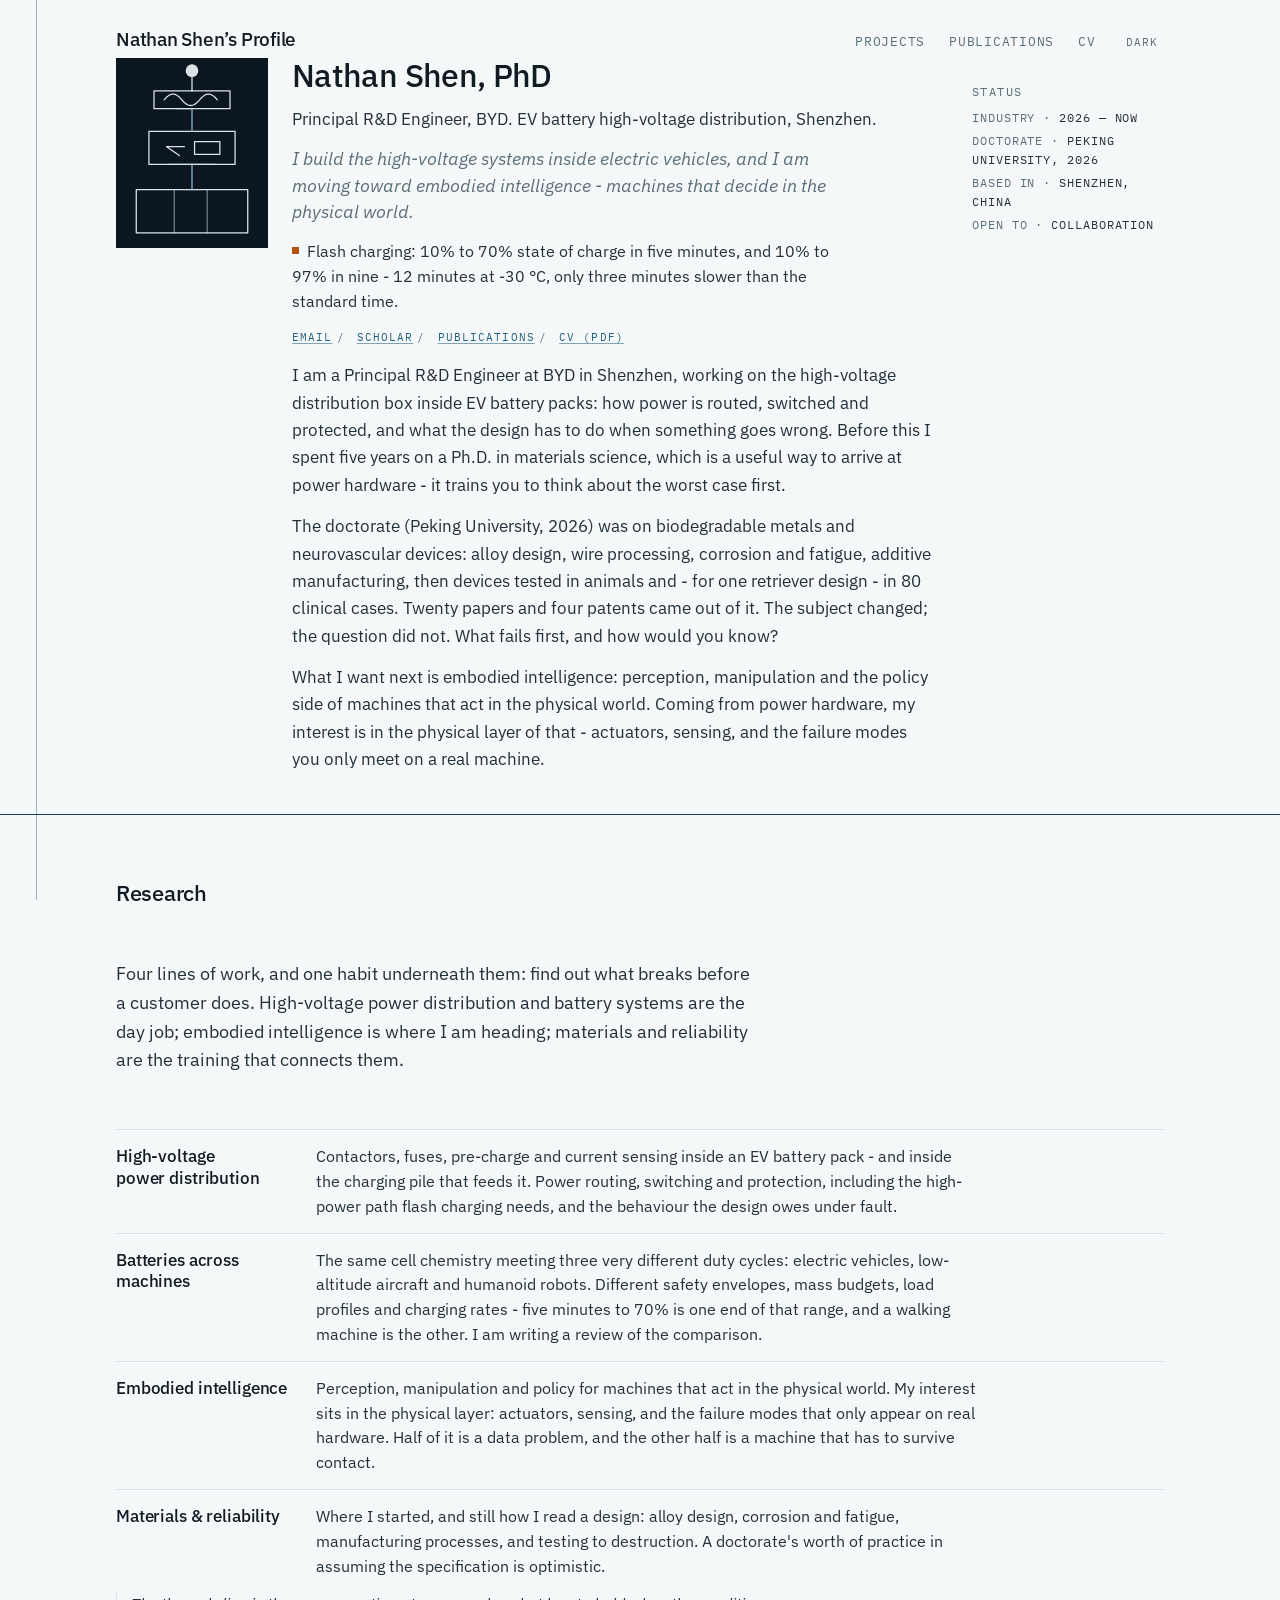
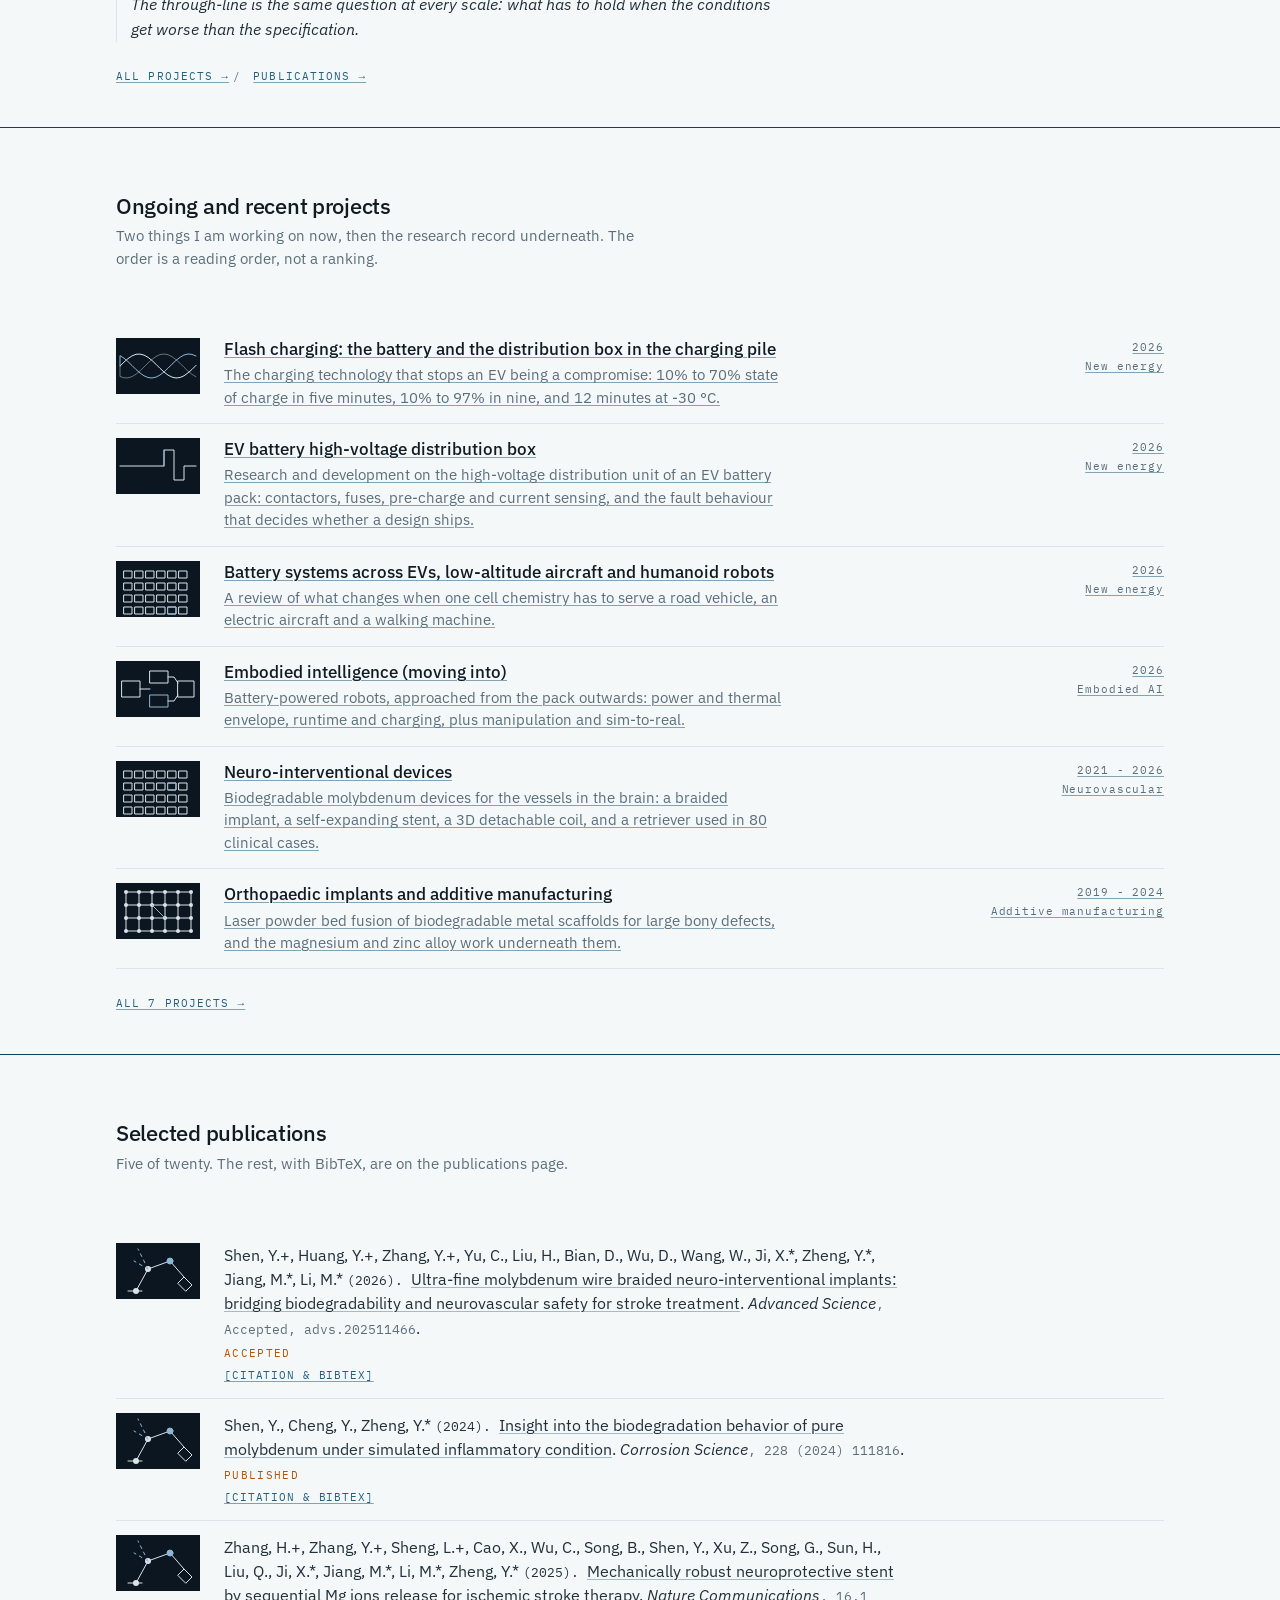
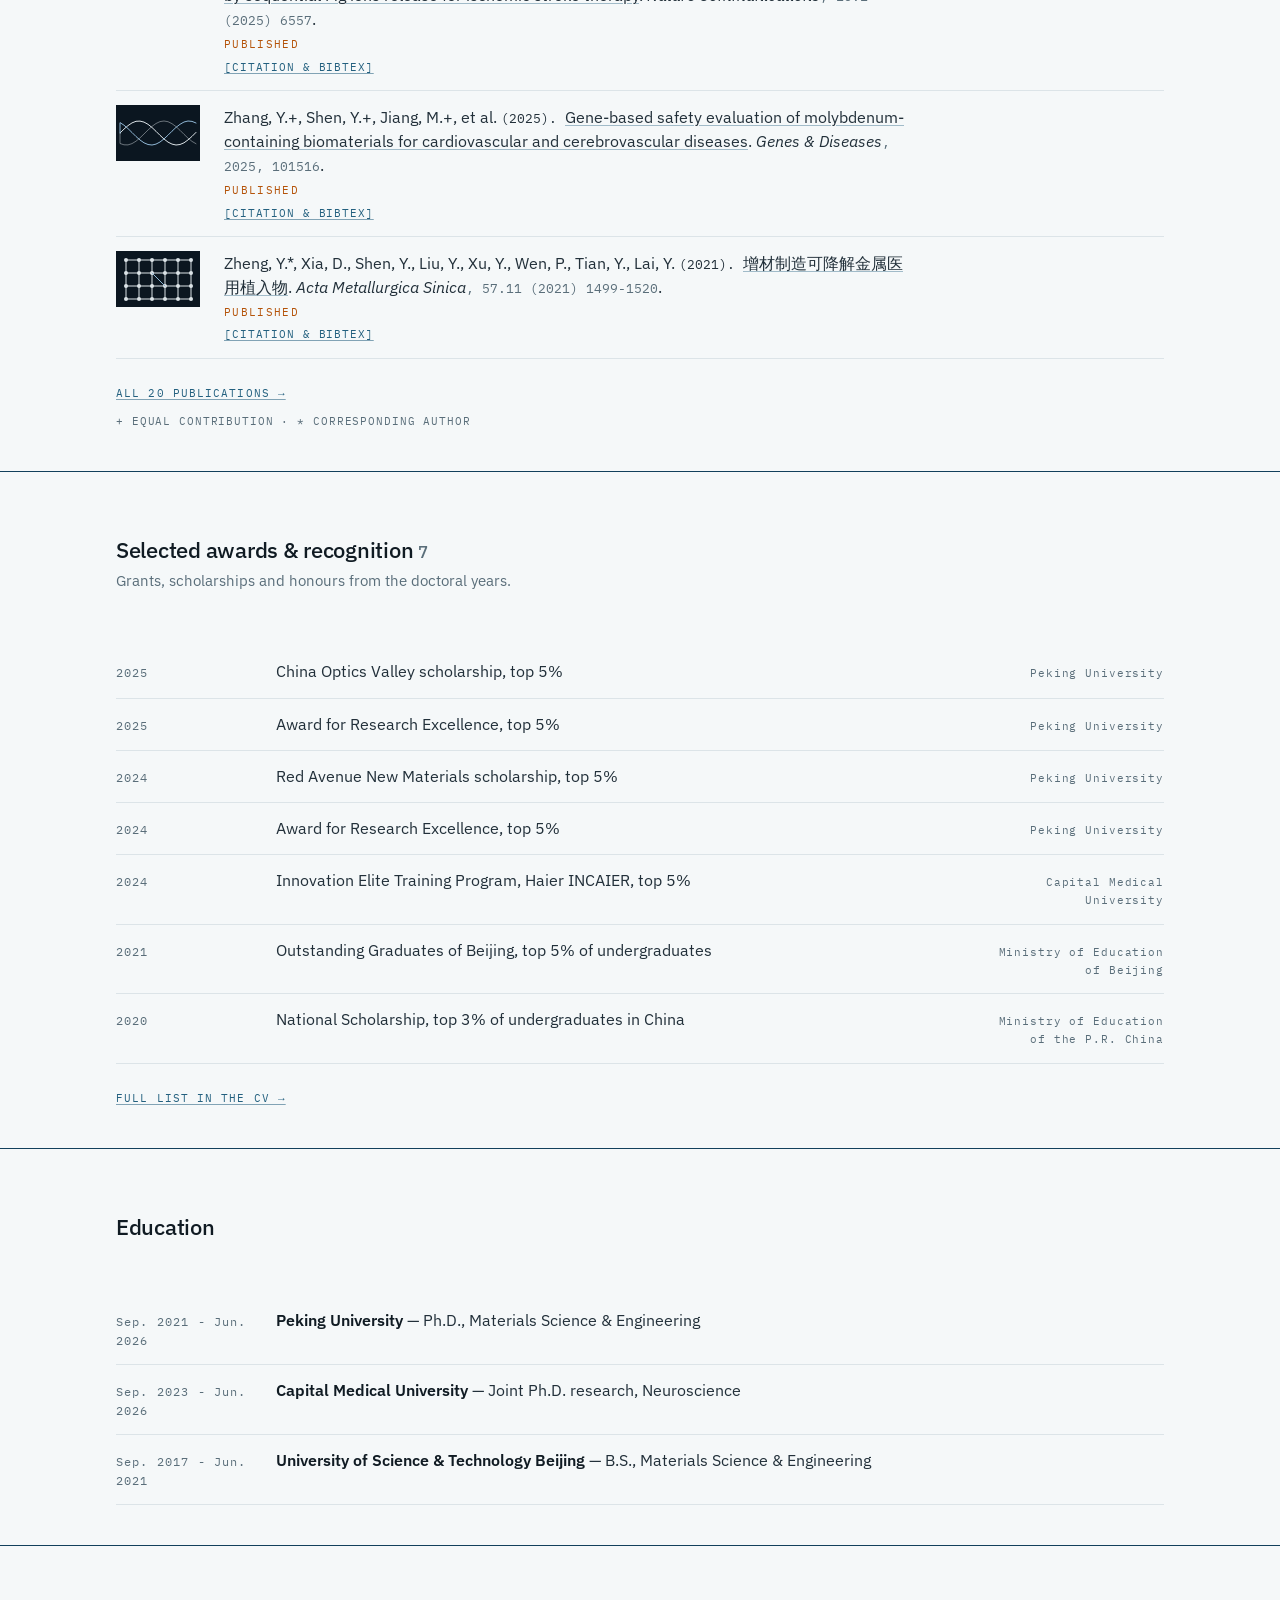
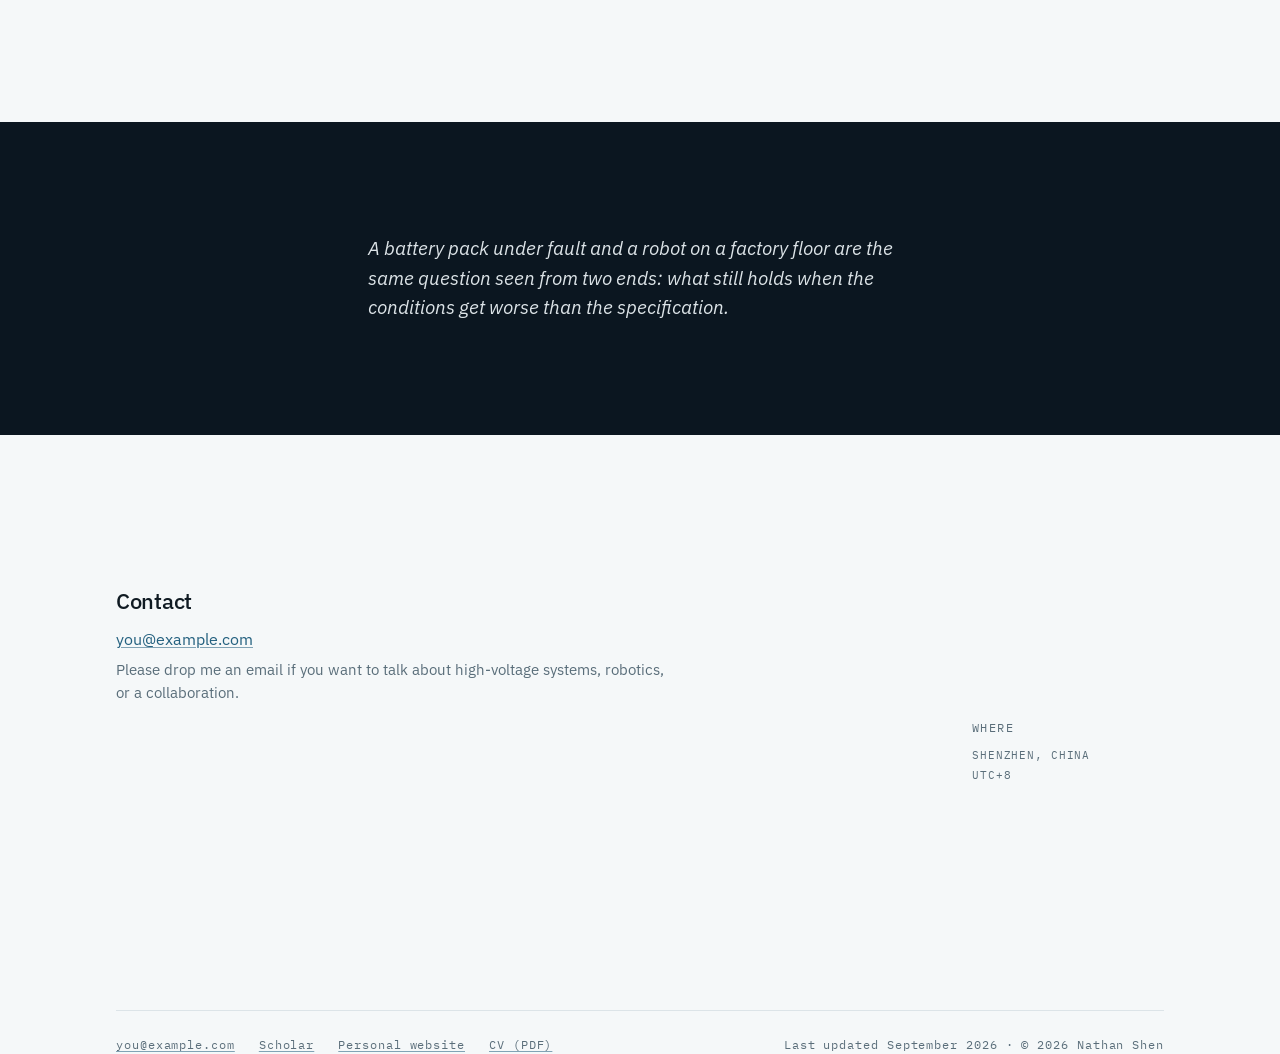
==== index.html @ 8306ab83 "Personal site: home, projects, publications, CV" ====
<!doctype html>
<html lang="en" data-theme="light">
<head>
<meta charset="utf-8">
<meta name="viewport" content="width=device-width, initial-scale=1">
<title>Nathan Shen - EV battery high-voltage systems &amp; embodied intelligence</title>
<meta name="description" content="Nathan Shen is a Principal R&amp;D Engineer at BYD working on EV battery high-voltage distribution, with a Ph.D. in materials science and a move toward embodied intelligence.">
<meta name="color-scheme" content="light dark">
<meta name="theme-color" content="#F5F8F9">
<link rel="icon" href="assets/img/favicon.svg" type="image/svg+xml">
<meta property="og:type" content="website">
<meta property="og:title" content="Nathan Shen - EV battery high-voltage systems &amp; embodied intelligence">
<meta property="og:description" content="Nathan Shen is a Principal R&amp;D Engineer at BYD working on EV battery high-voltage distribution, with a Ph.D. in materials science and a move toward embodied intelligence.">
<link rel="stylesheet" href="assets/css/style.css">
<script src="assets/js/boot.js"></script>
</head>
<body>
<a class="skip" href="#content">Skip to content</a>
<div class="spine" aria-hidden="true"></div>

<header class="bay">
  <nav class="nav wide" id="nav" aria-label="Primary">
    <a class="mark" href="index.html">Nathan Shen&rsquo;s Profile</a>
    <a href="projects.html">Projects</a>
    <a href="publications.html">Publications</a>
    <a href="cv.html">CV</a>
    <span class="tools">
      <button class="fchip" id="themeToggle" type="button" aria-label="Switch theme" aria-pressed="false"><span class="t-light">Dark</span><span class="t-dark">Light</span></button>
    </span>
  </nav>
</header>

<main id="content">
  <section class="bay id-block">
    <div class="rail"><span class="plate plate-portrait" aria-hidden="true">
    <svg viewBox="0 0 120 150">
      <rect x="16" y="104" width="88" height="34"/>
      <path d="M46 104v34M72 104v34" stroke-opacity=".5"/>
      <path class="em" d="M60 104V84h-18M60 84h18" />
      <rect x="26" y="58" width="68" height="26"/>
      <path d="M40 70h14M40 70l10 7"/>
      <rect x="62" y="66" width="20" height="10"/>
      <path class="em" d="M60 58V40h-12"/>
      <rect x="30" y="26" width="60" height="14"/>
      <path d="M38 33c5-6 9-6 14 0s9 6 14 0 9-6 14 0"/>
      <path d="M60 26V14"/>
      <circle cx="60" cy="10" r="5"/>
    </svg>
  </span></div>
    <div class="main">
      <h1 class="wordmark">Nathan Shen, PhD</h1>
      <p class="position">Principal R&amp;D Engineer, BYD. EV battery high-voltage distribution, Shenzhen.</p>
      <p class="identity">I build the high-voltage systems inside electric vehicles, and I am moving toward embodied intelligence - machines that decide in the physical world.</p>
      <p class="highlight"><span class="seal-inline" aria-hidden="true"></span>Flash charging: 10% to 70% state of charge in five minutes, and 10% to 97% in nine - 12 minutes at -30 °C, only three minutes slower than the standard time.</p>
      <p class="linkrow">
        <a href="mailto:you@example.com">Email</a><span class="sl" aria-hidden="true">/</span>
        <a href="https://scholar.google.com/citations?user=g3-b-3UAAAAJ&hl=zh-CN" target="_blank" rel="noopener">Scholar</a><span class="sl" aria-hidden="true">/</span>
        <a href="publications.html">Publications</a><span class="sl" aria-hidden="true">/</span>
        <a href="assets/cv.pdf">CV (PDF)</a>
      </p>
      <div class="prose bio">
        <p>I am a Principal R&amp;D Engineer at BYD in Shenzhen, working on the high-voltage distribution box inside EV battery packs: how power is routed, switched and protected, and what the design has to do when something goes wrong. Before this I spent five years on a Ph.D. in materials science, which is a useful way to arrive at power hardware - it trains you to think about the worst case first.</p>
        <p>The doctorate (Peking University, 2026) was on biodegradable metals and neurovascular devices: alloy design, wire processing, corrosion and fatigue, additive manufacturing, then devices tested in animals and - for one retriever design - in 80 clinical cases. Twenty papers and four patents came out of it. The subject changed; the question did not. What fails first, and how would you know?</p>
        <p>What I want next is embodied intelligence: perception, manipulation and the policy side of machines that act in the physical world. Coming from power hardware, my interest is in the physical layer of that - actuators, sensing, and the failure modes you only meet on a real machine.</p>
      </div>
    </div>
    <div class="note">
      <p class="lbl" style="margin-bottom:var(--ma-2)">Status</p>
      <ul class="statuslist">
        <li>Industry &middot; <b>2026 — now</b></li>
        <li>Doctorate &middot; <b>Peking University, 2026</b></li>
        <li>Based in &middot; <b>Shenzhen, China</b></li>
        <li>Open to &middot; <b>collaboration</b></li>
      </ul>
    </div>
    <div class="horizon" aria-hidden="true"></div>
  </section>

  <section class="bay">
    <div class="wide">
      <h2 class="lbl">Research</h2>
    </div>
  </section>

  <section class="bay">
    <div class="wide prose lead">
      <p>Four lines of work, and one habit underneath them: find out what breaks before a customer does. High-voltage power distribution and battery systems are the day job; embodied intelligence is where I am heading; materials and reliability are the training that connects them.</p>
    </div>
  </section>

  <section class="bay">
    <div class="wide triad">
      <div>
        <h3>High-voltage power distribution</h3>
        <p>Contactors, fuses, pre-charge and current sensing inside an EV battery pack - and inside the charging pile that feeds it. Power routing, switching and protection, including the high-power path flash charging needs, and the behaviour the design owes under fault.</p>
      </div>
      <div>
        <h3>Batteries across machines</h3>
        <p>The same cell chemistry meeting three very different duty cycles: electric vehicles, low-altitude aircraft and humanoid robots. Different safety envelopes, mass budgets, load profiles and charging rates - five minutes to 70% is one end of that range, and a walking machine is the other. I am writing a review of the comparison.</p>
      </div>
      <div>
        <h3>Embodied intelligence</h3>
        <p>Perception, manipulation and policy for machines that act in the physical world. My interest sits in the physical layer: actuators, sensing, and the failure modes that only appear on real hardware. Half of it is a data problem, and the other half is a machine that has to survive contact.</p>
      </div>
      <div>
        <h3>Materials &amp; reliability</h3>
        <p>Where I started, and still how I read a design: alloy design, corrosion and fatigue, manufacturing processes, and testing to destruction. A doctorate's worth of practice in assuming the specification is optimistic.</p>
      </div>
      <p class="undernote">The through-line is the same question at every scale: what has to hold when the conditions get worse than the specification.</p>
    </div>
    <div class="wide">
      <p class="linkrow" style="margin-top:var(--ma-4)">
        <a href="projects.html">All projects &rarr;</a><span class="sl" aria-hidden="true">/</span>
        <a href="publications.html">Publications &rarr;</a>
      </p>
    </div>
    <div class="horizon" aria-hidden="true"></div>
  </section>

  <section class="bay">
    <div class="wide">
      <h2 class="lbl">Ongoing and recent projects</h2>
      <p class="subhead">Two things I am working on now, then the research record underneath. The order is a reading order, not a ranking.</p>
    </div>
  </section>

  <section class="bay">
    <div class="wide">
      <a class="row" href="projects.html#flash-charging">
        <span class="plate" aria-hidden="true"><svg viewBox="0 0 84 56"><path d="M4 28 L4 28.0 L8 24.1 L12 20.6 L16 17.9 L20 16.3 L24 16.1 L28 17.1 L32 19.3 L36 22.5 L40 26.3 L44 30.3 L48 34.0 L52 37.1 L56 39.1 L60 40.0 L64 39.5 L68 37.8 L72 34.9 L76 31.4 L80 27.4"/><path class="em" d="M4 28 L4 17.6 L8 20.2 L12 23.6 L16 27.5 L20 31.5 L24 35.0 L28 37.8 L32 39.5 L36 40.0 L40 39.1 L44 37.0 L48 33.9 L52 30.2 L56 26.2 L60 22.4 L64 19.3 L68 17.0 L72 16.0 L76 16.4 L80 18.0"/><path d="M4 28 L4 38.5 L8 39.8 L12 39.9 L16 38.6 L20 36.2 L24 32.9 L28 29.0 L32 25.0 L36 21.4 L40 18.5 L44 16.6 L48 16.0 L52 16.7 L56 18.7 L60 21.6 L64 25.3 L68 29.3 L72 33.1 L76 36.4 L80 38.7" stroke-opacity=".45"/></svg></span>
        <div>
          <p class="row-t">Flash charging: the battery and the distribution box in the charging pile</p>
          <p class="row-a">The charging technology that stops an EV being a compromise: 10% to 70% state of charge in five minutes, 10% to 97% in nine, and 12 minutes at -30 °C.</p>
        </div>
        <p class="row-m">2026<br>New energy</p>
      </a>
      <a class="row" href="projects.html#hvbox">
        <span class="plate" aria-hidden="true"><svg viewBox="0 0 84 56"><path d="M4 28 H48 V12 H58 V42 H68 V28 H80"/><path class="em" d="M48 28 V12"/></svg></span>
        <div>
          <p class="row-t">EV battery high-voltage distribution box</p>
          <p class="row-a">Research and development on the high-voltage distribution unit of an EV battery pack: contactors, fuses, pre-charge and current sensing, and the fault behaviour that decides whether a design ships.</p>
        </div>
        <p class="row-m">2026<br>New energy</p>
      </a>
      <a class="row" href="projects.html#battery-review">
        <span class="plate" aria-hidden="true"><svg viewBox="0 0 84 56"><rect x="8" y="10" width="8" height="7"/><rect x="19" y="10" width="8" height="7"/><rect x="30" y="10" width="8" height="7"/><rect x="41" y="10" width="8" height="7"/><rect x="52" y="10" width="8" height="7"/><rect x="63" y="10" width="8" height="7"/><rect x="8" y="22" width="8" height="7"/><rect x="19" y="22" width="8" height="7"/><rect x="30" y="22" width="8" height="7"/><rect x="41" y="22" width="8" height="7"/><rect x="52" y="22" width="8" height="7"/><rect x="63" y="22" width="8" height="7"/><rect x="8" y="34" width="8" height="7"/><rect x="19" y="34" width="8" height="7"/><rect x="30" y="34" width="8" height="7"/><rect x="41" y="34" width="8" height="7"/><rect x="52" y="34" width="8" height="7"/><rect x="63" y="34" width="8" height="7"/><rect x="8" y="46" width="8" height="7"/><rect x="19" y="46" width="8" height="7"/><rect x="30" y="46" width="8" height="7"/><rect x="41" y="46" width="8" height="7"/><rect x="52" y="46" width="8" height="7"/><rect x="63" y="46" width="8" height="7"/><rect class="em" x="52" y="46" width="8" height="7"/></svg></span>
        <div>
          <p class="row-t">Battery systems across EVs, low-altitude aircraft and humanoid robots</p>
          <p class="row-a">A review of what changes when one cell chemistry has to serve a road vehicle, an electric aircraft and a walking machine.</p>
        </div>
        <p class="row-m">2026<br>New energy</p>
      </a>
      <a class="row" href="projects.html#embodied">
        <span class="plate" aria-hidden="true"><svg viewBox="0 0 84 56"><rect x="6" y="20" width="18" height="16"/>
            <rect x="34" y="10" width="18" height="12"/>
            <rect class="em" x="34" y="34" width="18" height="12"/>
            <rect x="62" y="20" width="16" height="16"/>
            <path d="M24 28h10M52 16h6l4 6M52 40h6l4-6"/></svg></span>
        <div>
          <p class="row-t">Embodied intelligence (moving into)</p>
          <p class="row-a">Battery-powered robots, approached from the pack outwards: power and thermal envelope, runtime and charging, plus manipulation and sim-to-real.</p>
        </div>
        <p class="row-m">2026<br>Embodied AI</p>
      </a>
      <a class="row" href="projects.html#neuro-devices">
        <span class="plate" aria-hidden="true"><svg viewBox="0 0 84 56"><rect x="8" y="10" width="8" height="7"/><rect x="19" y="10" width="8" height="7"/><rect x="30" y="10" width="8" height="7"/><rect x="41" y="10" width="8" height="7"/><rect x="52" y="10" width="8" height="7"/><rect x="63" y="10" width="8" height="7"/><rect x="8" y="22" width="8" height="7"/><rect x="19" y="22" width="8" height="7"/><rect x="30" y="22" width="8" height="7"/><rect x="41" y="22" width="8" height="7"/><rect x="52" y="22" width="8" height="7"/><rect x="63" y="22" width="8" height="7"/><rect x="8" y="34" width="8" height="7"/><rect x="19" y="34" width="8" height="7"/><rect x="30" y="34" width="8" height="7"/><rect x="41" y="34" width="8" height="7"/><rect x="52" y="34" width="8" height="7"/><rect x="63" y="34" width="8" height="7"/><rect x="8" y="46" width="8" height="7"/><rect x="19" y="46" width="8" height="7"/><rect x="30" y="46" width="8" height="7"/><rect x="41" y="46" width="8" height="7"/><rect x="52" y="46" width="8" height="7"/><rect x="63" y="46" width="8" height="7"/><rect class="em" x="52" y="22" width="8" height="7"/></svg></span>
        <div>
          <p class="row-t">Neuro-interventional devices</p>
          <p class="row-a">Biodegradable molybdenum devices for the vessels in the brain: a braided implant, a self-expanding stent, a 3D detachable coil, and a retriever used in 80 clinical cases.</p>
        </div>
        <p class="row-m">2021 - 2026<br>Neurovascular</p>
      </a>
      <a class="row" href="projects.html#ortho-am">
        <span class="plate" aria-hidden="true"><svg viewBox="0 0 84 56"><circle cx="10" cy="9" r="2"/><path d="M10 9h13"/><path d="M10 9v13"/><circle cx="23" cy="9" r="2"/><path d="M23 9h13"/><path d="M23 9v13"/><circle cx="36" cy="9" r="2"/><path d="M36 9h13"/><path d="M36 9v13"/><circle cx="49" cy="9" r="2"/><path d="M49 9h13"/><path d="M49 9v13"/><circle cx="62" cy="9" r="2"/><path d="M62 9h13"/><path d="M62 9v13"/><circle cx="75" cy="9" r="2"/><path d="M75 9v13"/><circle cx="10" cy="22" r="2"/><path d="M10 22h13"/><path d="M10 22v13"/><circle cx="23" cy="22" r="2"/><path d="M23 22h13"/><path d="M23 22v13"/><circle cx="36" cy="22" r="2"/><path d="M36 22h13"/><path d="M36 22v13"/><circle cx="49" cy="22" r="2"/><path d="M49 22h13"/><path d="M49 22v13"/><circle cx="62" cy="22" r="2"/><path d="M62 22h13"/><path d="M62 22v13"/><circle cx="75" cy="22" r="2"/><path d="M75 22v13"/><circle cx="10" cy="35" r="2"/><path d="M10 35h13"/><path d="M10 35v13"/><circle cx="23" cy="35" r="2"/><path d="M23 35h13"/><path d="M23 35v13"/><circle cx="36" cy="35" r="2"/><path d="M36 35h13"/><path d="M36 35v13"/><circle cx="49" cy="35" r="2"/><path d="M49 35h13"/><path d="M49 35v13"/><circle cx="62" cy="35" r="2"/><path d="M62 35h13"/><path d="M62 35v13"/><circle cx="75" cy="35" r="2"/><path d="M75 35v13"/><circle cx="10" cy="48" r="2"/><path d="M10 48h13"/><circle cx="23" cy="48" r="2"/><path d="M23 48h13"/><circle cx="36" cy="48" r="2"/><path d="M36 48h13"/><circle cx="49" cy="48" r="2"/><path d="M49 48h13"/><circle cx="62" cy="48" r="2"/><path d="M62 48h13"/><circle cx="75" cy="48" r="2"/><path class="em" d="M36 22l13 13"/></svg></span>
        <div>
          <p class="row-t">Orthopaedic implants and additive manufacturing</p>
          <p class="row-a">Laser powder bed fusion of biodegradable metal scaffolds for large bony defects, and the magnesium and zinc alloy work underneath them.</p>
        </div>
        <p class="row-m">2019 - 2024<br>Additive manufacturing</p>
      </a>
      <p class="linkrow" style="margin-top:var(--ma-4)"><a href="projects.html">All 7 projects &rarr;</a></p>
    </div>
    <div class="horizon" aria-hidden="true"></div>
  </section>

  <section class="bay">
    <div class="wide">
      <h2 class="lbl">Selected publications</h2>
      <p class="subhead">Five of twenty. The rest, with BibTeX, are on the publications page.</p>
    </div>
  </section>

  <section class="bay">
    <div class="wide">
      <article class="pub">
        <span class="plate" aria-hidden="true"><svg viewBox="0 0 84 56"><path d="M12 48h14"/><path d="M20 48 32 26 54 18 68 34"/>
            <circle cx="20" cy="48" r="3"/><circle cx="32" cy="26" r="3"/>
            <circle class="em" cx="54" cy="18" r="3"/>
            <path d="M62 40l6-6 8 8-6 6z"/>
            <path d="M32 26 22 6M32 26l-14-8" class="em" stroke-dasharray="3 4"/></svg></span>
        <div>
          <p class="cite-line"><span class="pub__me">Shen, Y.</span>+, Huang, Y.+, Zhang, Y.+, Yu, C., Liu, H., Bian, D., Wu, D., Wang, W., Ji, X.*, Zheng, Y.*, Jiang, M.*, Li, M.* <span class="yr">(2026). </span><a class="ttl" href="publications.html#p1">Ultra-fine molybdenum wire braided neuro-interventional implants: bridging biodegradability and neurovascular safety for stroke treatment</a>. <em class="ven">Advanced Science</em><span class="vol">, Accepted, advs.202511466</span>.</p>
          <p class="desig">Accepted</p>
          <p class="lnks"><a href="publications.html#p1">[Citation &amp; BibTeX]</a></p>
        </div>
      </article>
      <article class="pub">
        <span class="plate" aria-hidden="true"><svg viewBox="0 0 84 56"><path d="M12 48h14"/><path d="M20 48 32 26 54 18 68 34"/>
            <circle cx="20" cy="48" r="3"/><circle cx="32" cy="26" r="3"/>
            <circle class="em" cx="54" cy="18" r="3"/>
            <path d="M62 40l6-6 8 8-6 6z"/>
            <path d="M32 26 22 6M32 26l-14-8" class="em" stroke-dasharray="3 4"/></svg></span>
        <div>
          <p class="cite-line"><span class="pub__me">Shen, Y.</span>, Cheng, Y., Zheng, Y.* <span class="yr">(2024). </span><a class="ttl" href="publications.html#p4">Insight into the biodegradation behavior of pure molybdenum under simulated inflammatory condition</a>. <em class="ven">Corrosion Science</em><span class="vol">, 228 (2024) 111816</span>.</p>
          <p class="desig">Published</p>
          <p class="lnks"><a href="publications.html#p4">[Citation &amp; BibTeX]</a></p>
        </div>
      </article>
      <article class="pub">
        <span class="plate" aria-hidden="true"><svg viewBox="0 0 84 56"><path d="M12 48h14"/><path d="M20 48 32 26 54 18 68 34"/>
            <circle cx="20" cy="48" r="3"/><circle cx="32" cy="26" r="3"/>
            <circle class="em" cx="54" cy="18" r="3"/>
            <path d="M62 40l6-6 8 8-6 6z"/>
            <path d="M32 26 22 6M32 26l-14-8" class="em" stroke-dasharray="3 4"/></svg></span>
        <div>
          <p class="cite-line">Zhang, H.+, Zhang, Y.+, Sheng, L.+, Cao, X., Wu, C., Song, B., <span class="pub__me">Shen, Y.</span>, Xu, Z., Song, G., Sun, H., Liu, Q., Ji, X.*, Jiang, M.*, Li, M.*, Zheng, Y.* <span class="yr">(2025). </span><a class="ttl" href="publications.html#p10">Mechanically robust neuroprotective stent by sequential Mg ions release for ischemic stroke therapy</a>. <em class="ven">Nature Communications</em><span class="vol">, 16.1 (2025) 6557</span>.</p>
          <p class="desig">Published</p>
          <p class="lnks"><a href="publications.html#p10">[Citation &amp; BibTeX]</a></p>
        </div>
      </article>
      <article class="pub">
        <span class="plate" aria-hidden="true"><svg viewBox="0 0 84 56"><path d="M4 28 L4 28.0 L8 24.1 L12 20.6 L16 17.9 L20 16.3 L24 16.1 L28 17.1 L32 19.3 L36 22.5 L40 26.3 L44 30.3 L48 34.0 L52 37.1 L56 39.1 L60 40.0 L64 39.5 L68 37.8 L72 34.9 L76 31.4 L80 27.4"/><path class="em" d="M4 28 L4 17.6 L8 20.2 L12 23.6 L16 27.5 L20 31.5 L24 35.0 L28 37.8 L32 39.5 L36 40.0 L40 39.1 L44 37.0 L48 33.9 L52 30.2 L56 26.2 L60 22.4 L64 19.3 L68 17.0 L72 16.0 L76 16.4 L80 18.0"/><path d="M4 28 L4 38.5 L8 39.8 L12 39.9 L16 38.6 L20 36.2 L24 32.9 L28 29.0 L32 25.0 L36 21.4 L40 18.5 L44 16.6 L48 16.0 L52 16.7 L56 18.7 L60 21.6 L64 25.3 L68 29.3 L72 33.1 L76 36.4 L80 38.7" stroke-opacity=".45"/></svg></span>
        <div>
          <p class="cite-line">Zhang, Y.+, <span class="pub__me">Shen, Y.</span>+, Jiang, M.+, et al. <span class="yr">(2025). </span><a class="ttl" href="publications.html#p2">Gene-based safety evaluation of molybdenum-containing biomaterials for cardiovascular and cerebrovascular diseases</a>. <em class="ven">Genes &amp; Diseases</em><span class="vol">, 2025, 101516</span>.</p>
          <p class="desig">Published</p>
          <p class="lnks"><a href="publications.html#p2">[Citation &amp; BibTeX]</a></p>
        </div>
      </article>
      <article class="pub">
        <span class="plate" aria-hidden="true"><svg viewBox="0 0 84 56"><circle cx="10" cy="9" r="2"/><path d="M10 9h13"/><path d="M10 9v13"/><circle cx="23" cy="9" r="2"/><path d="M23 9h13"/><path d="M23 9v13"/><circle cx="36" cy="9" r="2"/><path d="M36 9h13"/><path d="M36 9v13"/><circle cx="49" cy="9" r="2"/><path d="M49 9h13"/><path d="M49 9v13"/><circle cx="62" cy="9" r="2"/><path d="M62 9h13"/><path d="M62 9v13"/><circle cx="75" cy="9" r="2"/><path d="M75 9v13"/><circle cx="10" cy="22" r="2"/><path d="M10 22h13"/><path d="M10 22v13"/><circle cx="23" cy="22" r="2"/><path d="M23 22h13"/><path d="M23 22v13"/><circle cx="36" cy="22" r="2"/><path d="M36 22h13"/><path d="M36 22v13"/><circle cx="49" cy="22" r="2"/><path d="M49 22h13"/><path d="M49 22v13"/><circle cx="62" cy="22" r="2"/><path d="M62 22h13"/><path d="M62 22v13"/><circle cx="75" cy="22" r="2"/><path d="M75 22v13"/><circle cx="10" cy="35" r="2"/><path d="M10 35h13"/><path d="M10 35v13"/><circle cx="23" cy="35" r="2"/><path d="M23 35h13"/><path d="M23 35v13"/><circle cx="36" cy="35" r="2"/><path d="M36 35h13"/><path d="M36 35v13"/><circle cx="49" cy="35" r="2"/><path d="M49 35h13"/><path d="M49 35v13"/><circle cx="62" cy="35" r="2"/><path d="M62 35h13"/><path d="M62 35v13"/><circle cx="75" cy="35" r="2"/><path d="M75 35v13"/><circle cx="10" cy="48" r="2"/><path d="M10 48h13"/><circle cx="23" cy="48" r="2"/><path d="M23 48h13"/><circle cx="36" cy="48" r="2"/><path d="M36 48h13"/><circle cx="49" cy="48" r="2"/><path d="M49 48h13"/><circle cx="62" cy="48" r="2"/><path d="M62 48h13"/><circle cx="75" cy="48" r="2"/><path class="em" d="M36 22l13 13"/></svg></span>
        <div>
          <p class="cite-line">Zheng, Y.*, Xia, D., <span class="pub__me">Shen, Y.</span>, Liu, Y., Xu, Y., Wen, P., Tian, Y., Lai, Y. <span class="yr">(2021). </span><a class="ttl" href="publications.html#p15">增材制造可降解金属医用植入物</a>. <em class="ven">Acta Metallurgica Sinica</em><span class="vol">, 57.11 (2021) 1499-1520</span>.</p>
          <p class="desig">Published</p>
          <p class="lnks"><a href="publications.html#p15">[Citation &amp; BibTeX]</a></p>
        </div>
      </article>
      <p class="linkrow" style="margin-top:var(--ma-4)"><a href="publications.html">All 20 publications &rarr;</a></p>
      <p class="legend" style="margin-top:var(--ma-2)">+ equal contribution &middot; * corresponding author</p>
    </div>
    <div class="horizon" aria-hidden="true"></div>
  </section>

  <section class="bay">
    <div class="wide">
      <h2 class="lbl">Selected awards &amp; recognition <span class="cnt">7</span></h2>
      <p class="subhead">Grants, scholarships and honours from the doctoral years.</p>
    </div>
  </section>

  <section class="bay">
    <div class="wide">
      <div class="dated">
        <div class="dated-when">2025</div>
        <div><p class="dated-what">China Optics Valley scholarship, top 5%</p></div>
        <div class="dated-where">Peking University</div>
      </div>
      <div class="dated">
        <div class="dated-when">2025</div>
        <div><p class="dated-what">Award for Research Excellence, top 5%</p></div>
        <div class="dated-where">Peking University</div>
      </div>
      <div class="dated">
        <div class="dated-when">2024</div>
        <div><p class="dated-what">Red Avenue New Materials scholarship, top 5%</p></div>
        <div class="dated-where">Peking University</div>
      </div>
      <div class="dated">
        <div class="dated-when">2024</div>
        <div><p class="dated-what">Award for Research Excellence, top 5%</p></div>
        <div class="dated-where">Peking University</div>
      </div>
      <div class="dated">
        <div class="dated-when">2024</div>
        <div><p class="dated-what">Innovation Elite Training Program, Haier INCAIER, top 5%</p></div>
        <div class="dated-where">Capital Medical University</div>
      </div>
      <div class="dated">
        <div class="dated-when">2021</div>
        <div><p class="dated-what">Outstanding Graduates of Beijing, top 5% of undergraduates</p></div>
        <div class="dated-where">Ministry of Education of Beijing</div>
      </div>
      <div class="dated">
        <div class="dated-when">2020</div>
        <div><p class="dated-what">National Scholarship, top 3% of undergraduates in China</p></div>
        <div class="dated-where">Ministry of Education of the P.R. China</div>
      </div>
      <p class="linkrow" style="margin-top:var(--ma-4)"><a href="assets/cv.pdf">Full list in the CV &rarr;</a></p>
    </div>
    <div class="horizon" aria-hidden="true"></div>
  </section>

  <section class="bay">
    <div class="wide">
      <h2 class="lbl">Education</h2>
    </div>
  </section>

  <section class="bay">
    <div class="wide">
      <div class="dated dated--edu">
        <div class="dated-when">Sep. 2021 - Jun. 2026</div>
        <div>
          <p class="dated-what"><span class="school">Peking University</span> &mdash; Ph.D., Materials Science &amp; Engineering</p>
        </div>
      </div>
      <div class="dated dated--edu">
        <div class="dated-when">Sep. 2023 - Jun. 2026</div>
        <div>
          <p class="dated-what"><span class="school">Capital Medical University</span> &mdash; Joint Ph.D. research, Neuroscience</p>
        </div>
      </div>
      <div class="dated dated--edu">
        <div class="dated-when">Sep. 2017 - Jun. 2021</div>
        <div>
          <p class="dated-what"><span class="school">University of Science &amp; Technology Beijing</span> &mdash; B.S., Materials Science &amp; Engineering</p>
        </div>
      </div>
      <div class="horizon" aria-hidden="true"></div>
    </div>
  </section>

  <section class="bay">
    <div class="monolith">
      <p>A battery pack under fault and a robot on a factory floor are the same question seen from two ends: what still holds when the conditions get worse than the specification.</p>
    </div>
  </section>

  <section class="bay">
    <div class="wide">
      <h2 class="lbl">Contact</h2>
      <p class="dated-what"><a href="mailto:you@example.com">you@example.com</a></p>
      <p class="subhead" style="margin-top:var(--ma-2)">Please drop me an email if you want to talk about high-voltage systems, robotics, or a collaboration.</p>
    </div>
    <div class="note">
      <p class="lbl" style="margin-bottom:var(--ma-2)">Where</p>
      <p class="strip">Shenzhen, China<br>UTC+8</p>
    </div>
  </section>
</main>

<footer class="bay">
  <div class="foot wide">
    <a href="mailto:you@example.com">you@example.com</a>
    <a href="https://scholar.google.com/citations?user=g3-b-3UAAAAJ&hl=zh-CN" rel="me noopener" target="_blank">Scholar</a>
    <a href="https://yunongshen.wixsite.com/yunong-shen" rel="me noopener" target="_blank">Personal website</a>
    <a href="assets/cv.pdf">CV (PDF)</a>
    <span class="colophon">Last updated September 2026 &middot; &copy; <span id="year">2026</span> Nathan Shen</span>
  </div>
</footer>

<script src="assets/js/site.js" defer></script>
</body>
</html>
---- assets/css/style.css ----
/* ============================================================
   Nathan Shen — one stylesheet, no framework.
   Type: IBM Plex Sans for text, IBM Plex Mono for structure (no serif).
   Structure: hairlines and whitespace only — no radius, no shadow.
   ============================================================ */

@font-face { font-family: "IBM Plex Sans"; font-style: normal; font-weight: 100 700; font-display: swap; src: url(../fonts/plexsans-400.woff2) format("woff2"); }
@font-face { font-family: "IBM Plex Sans"; font-style: italic; font-weight: 400; font-display: swap; src: url(../fonts/plexsans-400-italic.woff2) format("woff2"); }
@font-face { font-family: "IBM Plex Mono"; font-style: normal; font-weight: 400; font-display: swap; src: url(../fonts/plexmono-400.woff2) format("woff2"); }

:root {
  --paper:   #F5F8F9;   /* cool, one step lighter than before */
  --shoal:   #EBF0F2;   /* row hover */
  --kei:     #DCE4E8;   /* hairline */
  --sea:     #5A6E7A;   /* secondary text — 5.0:1 on paper */
  --contour: #22303A;   /* body */
  --sumi:    #101B23;   /* headings */
  --line:    #12405C;   /* horizon, spine, current nav */
  --wave:    #23607F;   /* links */
  --oxide:   #B45309;   /* the single accent: 7px seal, focus ring, status */
  --plate-bg:  #0B1620;
  --plate-ink: #DCE3E7;
  --plate-ice: #8FB6D4;

  --ma-1: 4px;  --ma-2: 8px;  --ma-3: 14px; --ma-4: 24px;
  --ma-5: 40px; --ma-6: 68px; --ma-7: 112px; --ma-8: 184px;

  --settle: cubic-bezier(.16, 1, .3, 1);
  --dur-in: .22s;
  --dur-out: .8s;

  --sans: "IBM Plex Sans", system-ui, -apple-system, "Segoe UI", Roboto, "Helvetica Neue", Arial, sans-serif;
  --mono: "IBM Plex Mono", ui-monospace, "SF Mono", Consolas, monospace;

  color-scheme: light dark;
}

html[data-theme="dark"] {
  --paper:   #0E1720;
  --shoal:   #141F29;
  --kei:     #22303B;
  --sea:     #8B9AA6;
  --contour: #DCE3E7;
  --sumi:    #EDF0F2;
  --line:    #2F5A78;
  --wave:    #8FB6D4;
  --oxide:   #D2603A;
  --plate-bg:  #D9E1E6;
  --plate-ink: #1C2A34;
  --plate-ice: #2E5F86;
}

/* ---------- reset ---------- */
*, *::before, *::after { box-sizing: border-box; border-radius: 0; box-shadow: none; }
html { -webkit-text-size-adjust: 100%; scroll-behavior: smooth; scroll-padding-top: var(--ma-5); }
body {
  margin: 0; background: var(--paper); color: var(--contour);
  font-family: var(--sans); font-size: 16.5px; line-height: 1.66;
  -webkit-font-smoothing: antialiased; -moz-osx-font-smoothing: grayscale;
  overflow-x: hidden;
}
img, svg, canvas, object { display: block; max-width: 100%; }
h1, h2, h3, h4 { font-weight: 400; margin: 0; text-wrap: balance; }
p { margin: 0 0 var(--ma-3); }
ul, ol { margin: 0; padding: 0; list-style: none; }
/* author display rules (.row, .pub) would otherwise beat the UA rule for [hidden],
   which is what the project/publication filters rely on */
[hidden] { display: none !important; }
button { font: inherit; color: inherit; background: none; border: 0; cursor: pointer; }
::selection { background: var(--line); color: var(--paper); }

a {
  color: var(--wave); text-decoration: underline; text-decoration-thickness: 1px;
  text-underline-offset: 2px;
  text-decoration-color: color-mix(in srgb, var(--wave) 55%, transparent);
  transition: text-decoration-color .18s var(--settle), color .18s var(--settle);
}
a:hover { text-decoration-color: var(--wave); color: var(--contour); }
a:focus-visible, button:focus-visible, input:focus-visible { outline: 2px solid var(--oxide); outline-offset: 3px; }

/* ---------- page grid ---------- */
.bay {
  display: grid;
  grid-template-columns:
    minmax(1.25rem, 1fr) [rail] minmax(0, 9.5rem) [main] minmax(0, 41rem)
    [note] minmax(0, 12rem) minmax(1.25rem, 1fr);
  column-gap: var(--ma-4);
}
.rail { grid-column: rail; min-width: 0; }
.main { grid-column: main; min-width: 0; }
.note { grid-column: note; min-width: 0; }
.wide { grid-column: rail / -2; min-width: 0; }
.horizon {
  grid-column: 1 / -1; height: 1px; background: var(--line);
  margin-inline: calc(50% - 50vw); margin-block: var(--ma-5) var(--ma-4);
}
.spine {
  position: fixed; top: 0; bottom: 0; left: 36px; width: 1px;
  background: var(--line); opacity: .38; pointer-events: none; z-index: 1;
}

/* ---------- type ---------- */
.lbl {
  font-family: var(--mono); font-size: 12px; letter-spacing: .12em; text-transform: uppercase;
  color: var(--sea); margin: 0 0 var(--ma-3); font-variant-numeric: tabular-nums;
}
h2.lbl {
  font-family: var(--sans); font-size: 22px; font-weight: 500; letter-spacing: -.012em;
  text-transform: none; color: var(--sumi); line-height: 1.25;
}
h2.lbl .cnt { font-size: 17px; color: var(--sea); }
.wordmark { font-size: clamp(1.6rem, 2.5vw, 2.1rem); line-height: 1.1; letter-spacing: -.02em; color: var(--sumi); font-weight: 500; }
.position { font-size: 16.5px; line-height: 1.55; margin: 0 0 var(--ma-2); max-width: 60ch; }
.identity { font-style: italic; font-size: 17.5px; line-height: 1.5; color: var(--sea); margin: 0 0 var(--ma-3); max-width: 52ch; }
.highlight { font-size: 16px; line-height: 1.55; color: var(--contour); margin: 0 0 var(--ma-3); max-width: 56ch; }
.highlight .seal-inline { vertical-align: 3px; }
.prose { max-width: 64ch; }
.prose p { margin-bottom: var(--ma-3); }
.prose strong { font-weight: 600; color: var(--sumi); }
.lead p { font-size: 18px; line-height: 1.6; max-width: 62ch; }
.subhead { font-size: 14.5px; line-height: 1.55; color: var(--sea); max-width: 62ch; margin: calc(var(--ma-2) * -1) 0 var(--ma-3); }
.undernote {
  font-size: 14.5px; font-style: italic; line-height: 1.6; color: var(--sea);
  max-width: 62ch; padding-left: var(--ma-3); border-left: 1px solid var(--kei); margin: var(--ma-4) 0 0;
}
.legend, .strip {
  font-family: var(--mono); font-size: 11px; letter-spacing: .08em; line-height: 1.8;
  text-transform: uppercase; color: var(--sea); margin: 0; font-variant-numeric: tabular-nums;
}
.strip b { color: var(--contour); font-weight: 400; }
.seal, .seal-inline { width: 7px; height: 7px; background: var(--oxide); display: inline-block; }
.seal-inline { margin-right: var(--ma-2); vertical-align: 2px; }
.mail { font-family: var(--mono); font-size: 12.5px; color: var(--sea); margin: var(--ma-2) 0 var(--ma-3); }

/* ---------- nav + footer ---------- */
.nav { display: flex; flex-wrap: wrap; align-items: baseline; gap: var(--ma-3) var(--ma-4); padding: var(--ma-4) 0 0; }
.nav a {
  font-family: var(--mono); font-size: 12.5px; letter-spacing: .06em; text-transform: uppercase;
  color: var(--sea); text-decoration: none; padding-bottom: 2px; border-bottom: 1px solid transparent;
}
.nav a:hover { color: var(--contour); }
.nav a[aria-current="page"] { color: var(--contour); border-bottom-color: var(--line); }
.nav .mark { font-family: var(--sans); font-size: 19px; font-weight: 500; letter-spacing: -.012em; color: var(--sumi); margin-right: auto; text-transform: none; border-bottom: 0; }
.nav .tools { display: flex; gap: var(--ma-2); align-items: baseline; }
.foot {
  margin-top: var(--ma-8); padding-top: var(--ma-4); border-top: 1px solid var(--kei);
  display: flex; flex-wrap: wrap; gap: var(--ma-2) var(--ma-4);
  font-family: var(--mono); font-size: 11.5px; letter-spacing: .08em; color: var(--sea);
}
.foot a { color: var(--sea); }
.foot a:hover { color: var(--contour); }
.foot .colophon { margin-left: auto; }
.skip {
  position: absolute; left: -9999px; top: 0; z-index: 10; background: var(--paper); color: var(--wave);
  border: 1px solid var(--line); padding: var(--ma-2) var(--ma-3);
  font-family: var(--mono); font-size: 12.5px; text-decoration: none;
}
.skip:focus { left: var(--ma-3); top: var(--ma-3); }

/* ---------- identity block ---------- */
.id-block { padding-top: var(--ma-4); }
.id-block .rail { margin-bottom: var(--ma-3); }
.id-block .main > * + * { margin-top: var(--ma-3); }
.id-block .note { margin-top: var(--ma-4); }
.statuslist { display: flex; flex-direction: column; gap: var(--ma-1); }
.statuslist li {
  font-family: var(--mono); font-size: 11.5px; letter-spacing: .08em; text-transform: uppercase;
  color: var(--sea); line-height: 1.65;
}
.statuslist b { color: var(--contour); font-weight: 400; }
.linkrow {
  font-family: var(--mono); font-size: 11px; letter-spacing: .1em; text-transform: uppercase;
  color: var(--sea); margin: 0; line-height: 1.9;
}
.linkrow a { color: var(--wave); }
.linkrow .sl { color: var(--sea); margin: 0 var(--ma-1); }
.contains li { font-size: 13.5px; line-height: 1.5; color: var(--sea); }
.bio p { margin-bottom: var(--ma-3); }
.bio p:last-child { margin-bottom: 0; }
.num { font-family: var(--mono); font-size: 11.5px; letter-spacing: .12em; color: var(--sea); font-variant-numeric: tabular-nums; }
.t-dark { display: none; }
html[data-theme="dark"] .t-light { display: none; }
html[data-theme="dark"] .t-dark { display: inline; }

/* specification list inside a project row */
.specs { margin: var(--ma-2) 0 0; display: grid; gap: 2px; }
.specs > div { display: grid; grid-template-columns: 4.5rem minmax(0, 1fr); column-gap: var(--ma-2); }
.specs dt { font-family: var(--mono); font-size: 10.5px; letter-spacing: .08em; text-transform: uppercase; color: var(--sea); }
.specs dd { margin: 0; font-size: 14.5px; line-height: 1.5; color: var(--sea); }
.lnks .cite {
  font-family: var(--mono); font-size: 11px; letter-spacing: .08em; text-transform: uppercase;
  color: var(--wave); padding: 0; text-decoration: underline; text-underline-offset: 2px;
  text-decoration-color: color-mix(in srgb, var(--wave) 55%, transparent);
}
.lnks .cite:hover { text-decoration-color: var(--wave); }

/* ---------- plates (small generative tiles) ---------- */
.plate { display: block; width: 84px; height: 56px; background: var(--plate-bg); }
.plate svg { width: 100%; height: 100%; stroke: var(--plate-ink); fill: none; stroke-width: 1; stroke-linecap: round; stroke-linejoin: round; }
.plate svg .em { stroke: var(--plate-ice); }
.plate svg circle { fill: var(--plate-ink); stroke: none; }
.plate svg circle.em { fill: var(--plate-ice); }
.plate-portrait { width: 100%; height: auto; aspect-ratio: 4 / 5; }
.slot { background: var(--shoal); border: 1px solid var(--kei); aspect-ratio: 4 / 5; display: grid; place-items: center; }
.slot::after { content: attr(data-slot); font-family: var(--mono); font-size: 10.5px; letter-spacing: .12em; text-transform: uppercase; color: var(--sea); }

/* ---------- rows: projects ---------- */
.row {
  display: grid; grid-template-columns: 84px minmax(0, 1fr) minmax(0, 11rem);
  column-gap: var(--ma-4); padding: var(--ma-3) 0;
  border-bottom: 1px solid var(--kei); align-items: start;
  transition: background var(--dur-out) var(--settle);
}
.row:hover { background: var(--shoal); transition-duration: var(--dur-in); }
.row-t { font-size: 16.5px; font-weight: 500; line-height: 1.4; margin: 0 0 3px; color: var(--sumi); }
.row-a { font-size: 14.5px; line-height: 1.55; color: var(--sea); margin: 0; max-width: 62ch; }
.row-a b { color: var(--contour); font-weight: 600; }
.row-m { font-family: var(--mono); font-size: 11px; letter-spacing: .08em; color: var(--sea); text-align: right; font-variant-numeric: tabular-nums; line-height: 1.7; }
.row-links { font-family: var(--mono); font-size: 11px; letter-spacing: .06em; margin: var(--ma-1) 0 0; text-transform: uppercase; }

/* ---------- publications ---------- */
.pub {
  display: grid; grid-template-columns: 84px minmax(0, 1fr);
  column-gap: var(--ma-4); padding: var(--ma-3) 0;
  border-bottom: 1px solid var(--kei); align-items: start;
  transition: background var(--dur-out) var(--settle);
}
.pub:hover { background: var(--shoal); transition-duration: var(--dur-in); }
.cite-line { font-size: 15.5px; line-height: 1.55; color: var(--contour); margin: 0; max-width: 68ch; }
.cite-line .me { font-weight: 600; color: var(--sumi); }
.cite-line sup { font-size: .68em; line-height: 0; vertical-align: super; }
.yr, .vol { font-family: var(--mono); font-size: 13px; font-variant-numeric: tabular-nums; }
.vol { color: var(--sea); }
.cite-line .ttl { color: var(--contour); text-decoration-color: color-mix(in srgb, var(--wave) 40%, transparent); }
.ven { font-style: italic; }
.desig { font-family: var(--mono); font-size: 11px; letter-spacing: .12em; text-transform: uppercase; color: var(--oxide); margin: var(--ma-1) 0 0; }
.lnks { font-family: var(--mono); font-size: 11px; letter-spacing: .08em; text-transform: uppercase; margin: var(--ma-1) 0 0; }
.lnks .sep { color: var(--sea); }

/* ---------- dated rows: education, awards, news ---------- */
.dated {
  display: grid; grid-template-columns: 8.5rem minmax(0, 1fr) minmax(0, 11rem);
  column-gap: var(--ma-4); padding: var(--ma-3) 0;
  border-bottom: 1px solid var(--kei); align-items: baseline;
}
.dated-when { font-family: var(--mono); font-size: 11.5px; letter-spacing: .1em; color: var(--sea); font-variant-numeric: tabular-nums; }
.dated-what { font-size: 16px; line-height: 1.45; color: var(--contour); margin: 0; }
.dated-detail { font-size: 14px; line-height: 1.55; color: var(--sea); margin: 2px 0 0; max-width: 58ch; }
.dated-where { font-family: var(--mono); font-size: 11px; letter-spacing: .08em; color: var(--sea); text-align: right; }
/* education rows carry school + degree only, so no third column */
.dated--edu { grid-template-columns: 8.5rem minmax(0, 1fr); }
.school { font-weight: 600; color: var(--sumi); }

/* ---------- three-column notes ---------- */
.triad { display: flex; flex-direction: column; }
.triad > div {
  display: grid; grid-template-columns: minmax(0, 11rem) minmax(0, 1fr);
  column-gap: var(--ma-4); padding: var(--ma-3) 0; border-top: 1px solid var(--kei); align-items: baseline;
}
.triad h3 { font-family: var(--sans); font-size: 16.5px; font-weight: 500; letter-spacing: -.008em; color: var(--sumi); line-height: 1.3; }
.triad p { font-size: 15.5px; line-height: 1.6; color: var(--contour); margin: 0; max-width: 66ch; }

/* ---------- monolith quote ---------- */
.monolith {
  grid-column: 1 / -1; margin-inline: calc(50% - 50vw); background: var(--plate-bg); color: var(--plate-ink);
  padding: var(--ma-7) 1.5rem; margin-block: var(--ma-7);
}
.monolith p { max-width: 34rem; margin: 0 auto; font-style: italic; font-size: 19px; line-height: 1.55; color: var(--plate-ink); }

/* ---------- controls: filters + search ---------- */
.toolbar {
  display: flex; flex-wrap: wrap; align-items: baseline; justify-content: space-between;
  gap: var(--ma-3) var(--ma-4); padding-bottom: var(--ma-3); border-bottom: 1px solid var(--kei);
}
.filters { display: flex; flex-wrap: wrap; gap: var(--ma-2) var(--ma-4); }
.fchip {
  font-family: var(--mono); font-size: 11px; letter-spacing: .1em; text-transform: uppercase;
  color: var(--sea); padding-bottom: 2px; border-bottom: 1px solid transparent;
}
.fchip:hover { color: var(--contour); }
.fchip[aria-pressed="true"] { color: var(--contour); border-bottom-color: var(--oxide); }
.search input {
  font-family: var(--mono); font-size: 12px; color: var(--contour);
  background: none; border: 0; border-bottom: 1px solid var(--kei);
  padding: 0 0 var(--ma-1); width: min(18rem, 60vw);
}
.search input::placeholder { color: var(--sea); }
.search input:focus { border-bottom-color: var(--line); }
.count { font-family: var(--mono); font-size: 11px; letter-spacing: .1em; text-transform: uppercase; color: var(--sea); margin: 0; }
.empty { font-family: var(--mono); font-size: 12px; letter-spacing: .06em; color: var(--sea); padding: var(--ma-4) 0; }
.bib-fallback {
  font-family: var(--mono); font-size: 11px; line-height: 1.6; white-space: pre-wrap; word-break: break-word;
  background: var(--shoal); border-left: 2px solid var(--oxide); padding: var(--ma-3); margin-top: var(--ma-2); user-select: all;
}

/* ---------- CV page ---------- */
.cvhead { padding-top: var(--ma-4); display: flex; flex-direction: column; gap: var(--ma-3); }
.cvlink { font-size: 16.5px; margin: 0; }
.embed { width: 100%; height: 78vh; border: 1px solid var(--kei); background: var(--shoal); }
.fallback { padding: var(--ma-4); font-size: 15px; }

/* ---------- section spacing ---------- */
section.bay { padding-block: var(--ma-5) 0; }
section.bay:first-of-type { padding-top: 0; }
main > section.bay:last-of-type { padding-bottom: var(--ma-5); }

/* ---------- motion ---------- */
.js .fade { opacity: 0; transition: opacity .7s var(--settle); }
.js .fade.shown { opacity: 1; }

@media (prefers-reduced-motion: reduce) {
  html { scroll-behavior: auto; }
  *, *::before, *::after { animation-duration: .01ms !important; transition-duration: .01ms !important; }
  .js .fade { opacity: 1 !important; }
}

/* ---------- responsive ---------- */
@media (max-width: 1100px) {
  .spine { display: none; }
}
@media (max-width: 1000px) {
  .bay { display: block; max-width: 44rem; margin-inline: auto; padding-inline: 1.25rem; }
  .plate-portrait { max-width: 9.5rem; }
  .horizon { margin-block: var(--ma-5) var(--ma-4); }
  .id-block .note { margin-top: var(--ma-4); }
  .note { margin-top: var(--ma-3); }
  .row { grid-template-columns: 84px minmax(0, 1fr); }
  .row-m { grid-column: 2; text-align: left; margin-top: var(--ma-1); }
  .dated { grid-template-columns: 7rem minmax(0, 1fr); }
  .dated-where { grid-column: 2; text-align: left; margin-top: 2px; }
  .triad > div { grid-template-columns: minmax(0, 1fr); row-gap: var(--ma-1); }
  .embed { display: none; }
  .monolith { padding: var(--ma-6) 1.25rem; }
}
@media (max-width: 560px) {
  body { font-size: 16px; }
  .nav { gap: var(--ma-2) var(--ma-3); }
  .nav .mark { flex: 1 0 100%; margin-bottom: var(--ma-1); }
  .nav .tools { margin-left: auto; }
  .pub, .row { grid-template-columns: minmax(0, 1fr); row-gap: var(--ma-2); }
  .pub .plate, .row .plate { width: 84px; }
  .row-m, .lnks { grid-column: 1; }
  h2.lbl { font-size: 20px; }
  .wordmark { font-size: 1.8rem; }
}

/* ---------- print ---------- */
@media print {
  :root { --paper: #fff; --contour: #000; --sumi: #000; --sea: #444; --kei: #bbb; --line: #000; }
  body { font-size: 10.5pt; line-height: 1.45; }
  .spine, .nav, .foot, .horizon, .toolbar, .skip, .search, .filters, .monolith, .embed { display: none !important; }
  .bay { display: block; max-width: none; padding: 0; }
  .row, .pub, .dated, .triad > div { page-break-inside: avoid; }
  .plate { display: none; }
  .row { grid-template-columns: minmax(0, 1fr) 8rem; }
  .pub { grid-template-columns: minmax(0, 1fr); }
  a { color: #000; text-decoration: none; }
  h2.lbl { font-size: 14pt; margin-bottom: 4pt; }
  section.bay { padding-top: 10pt; }
}
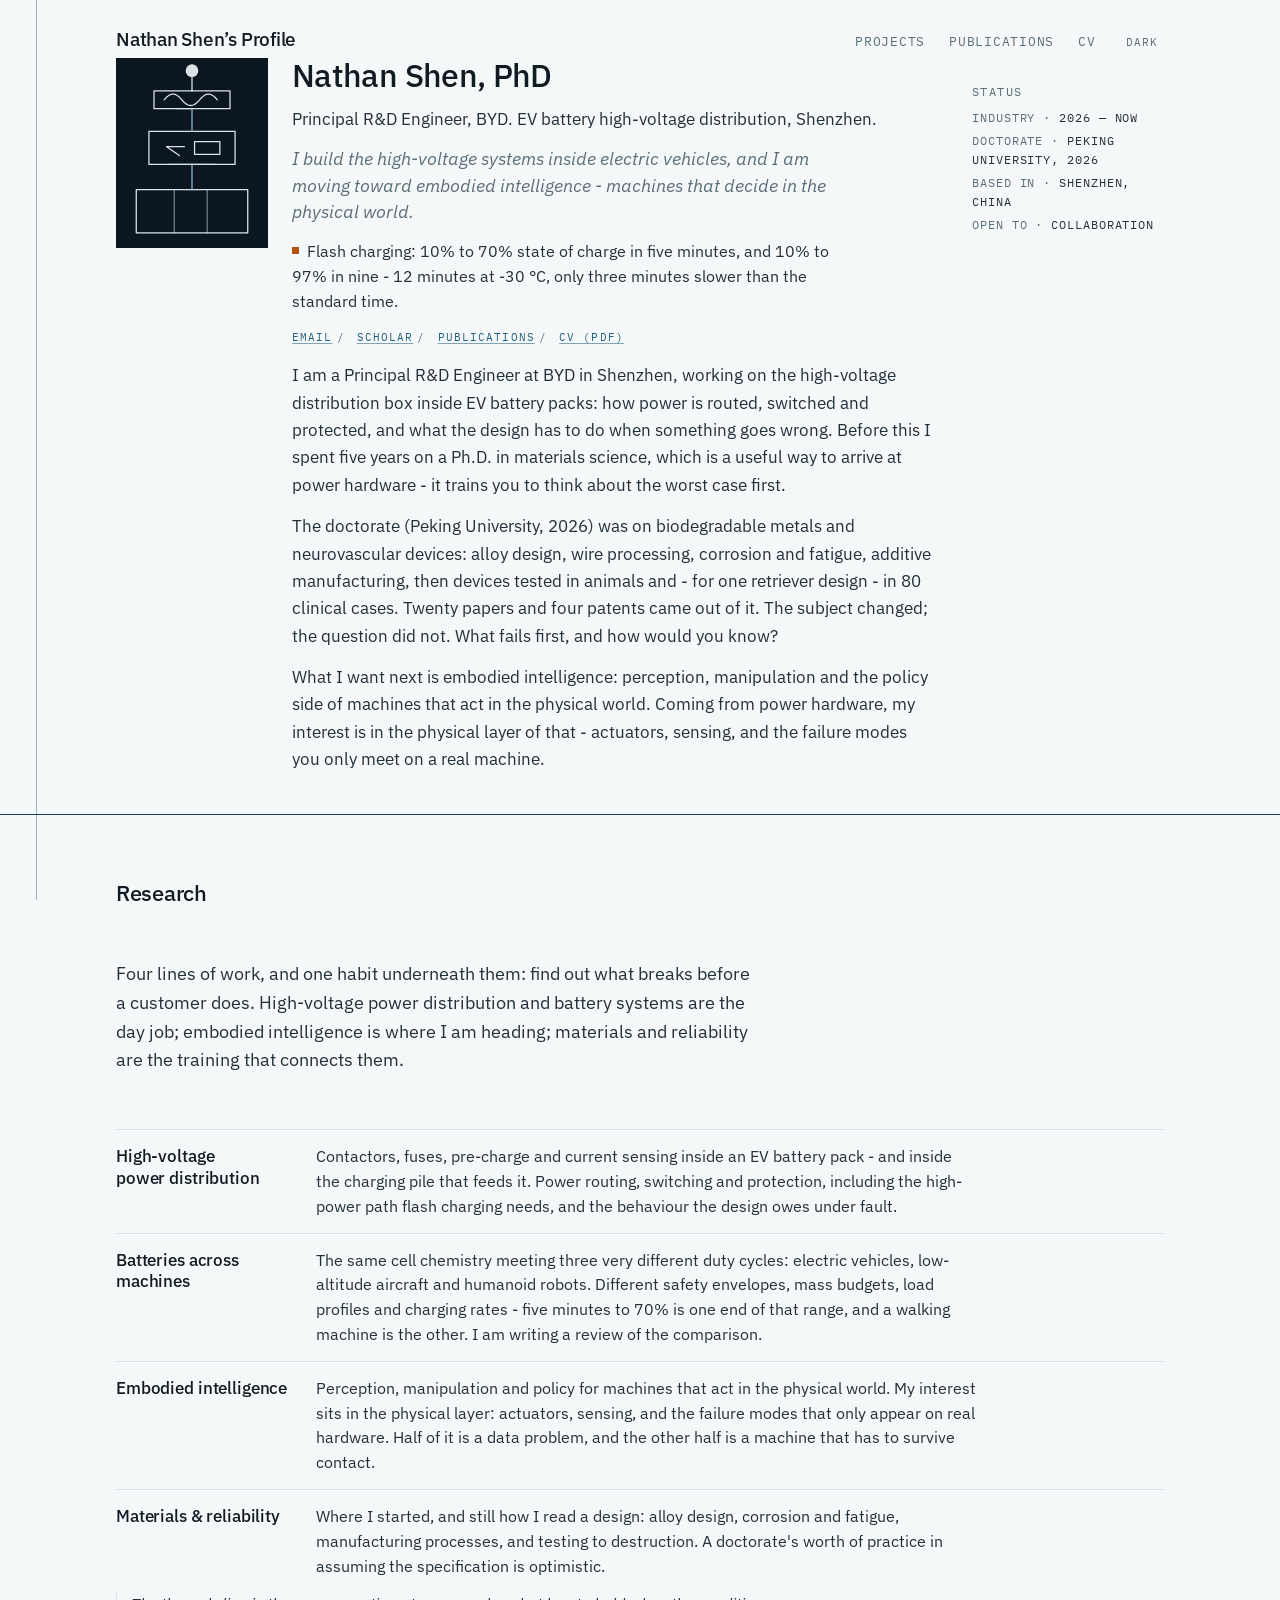
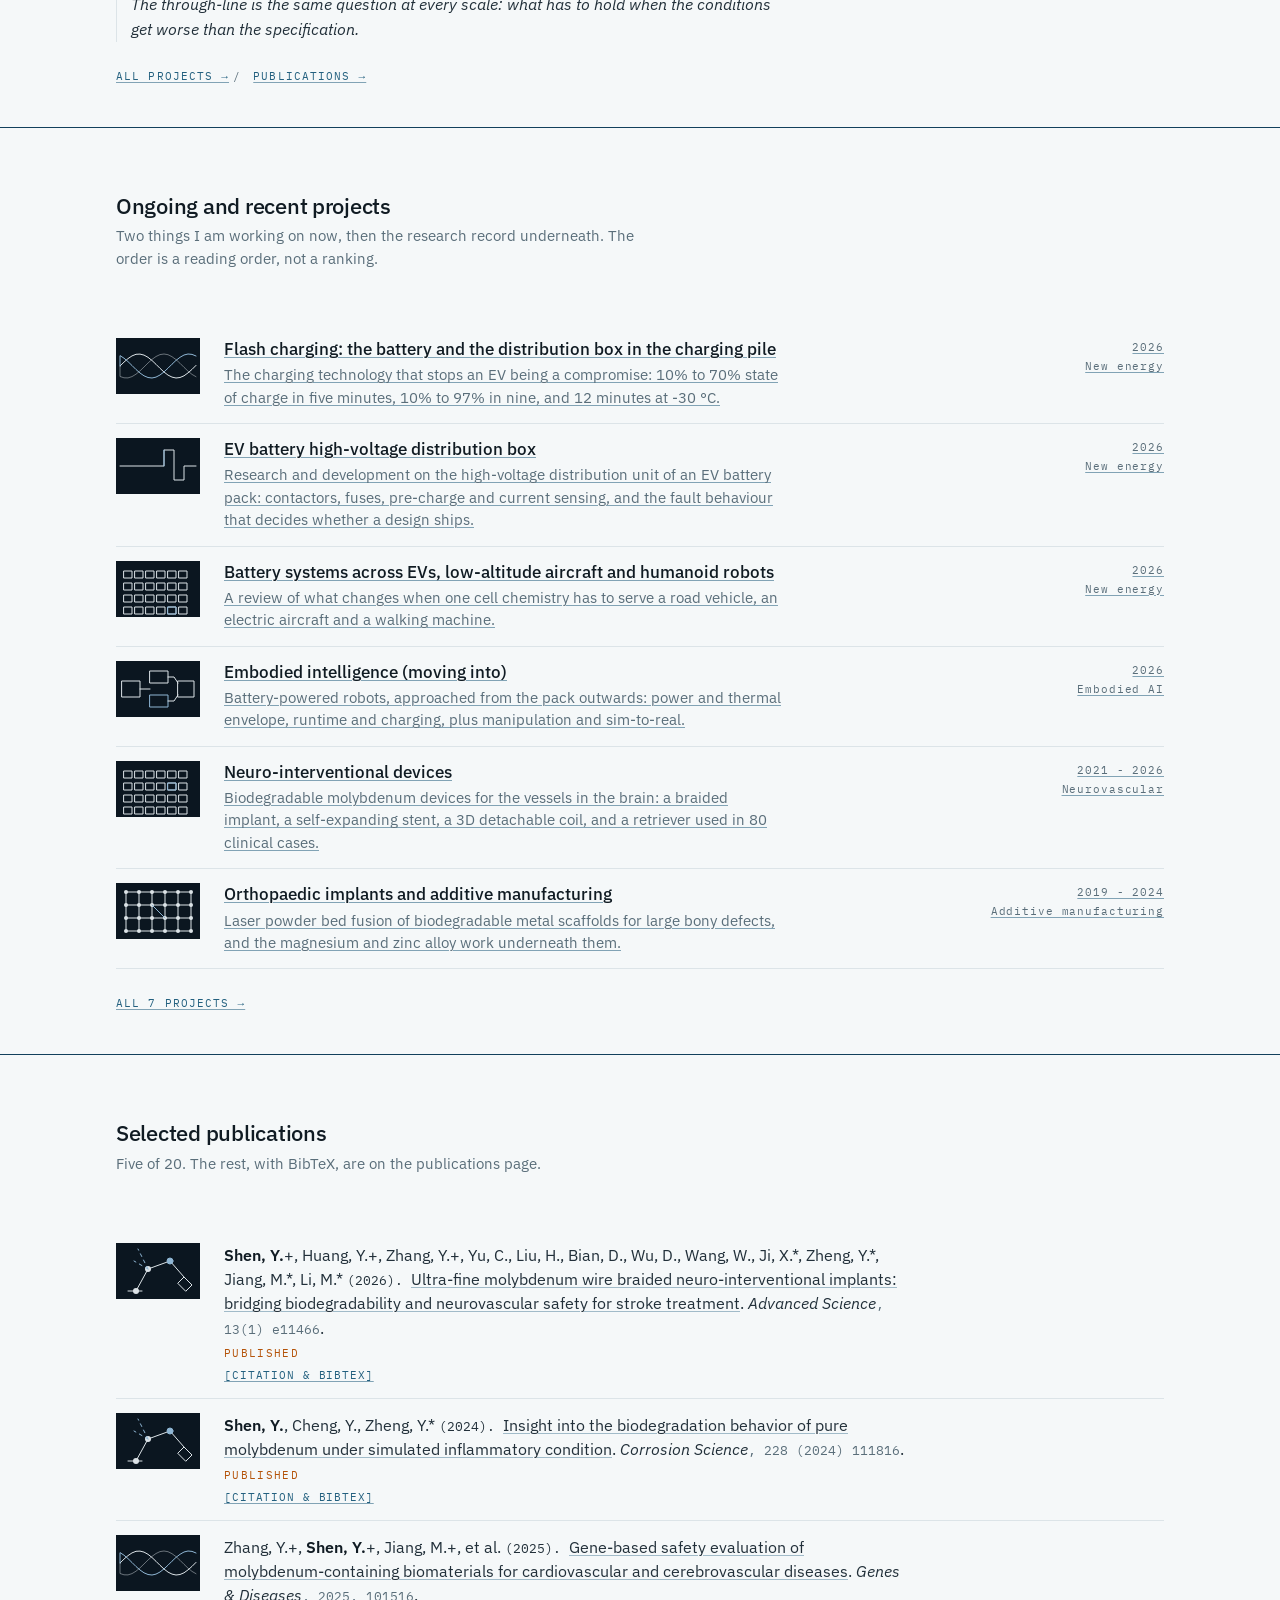
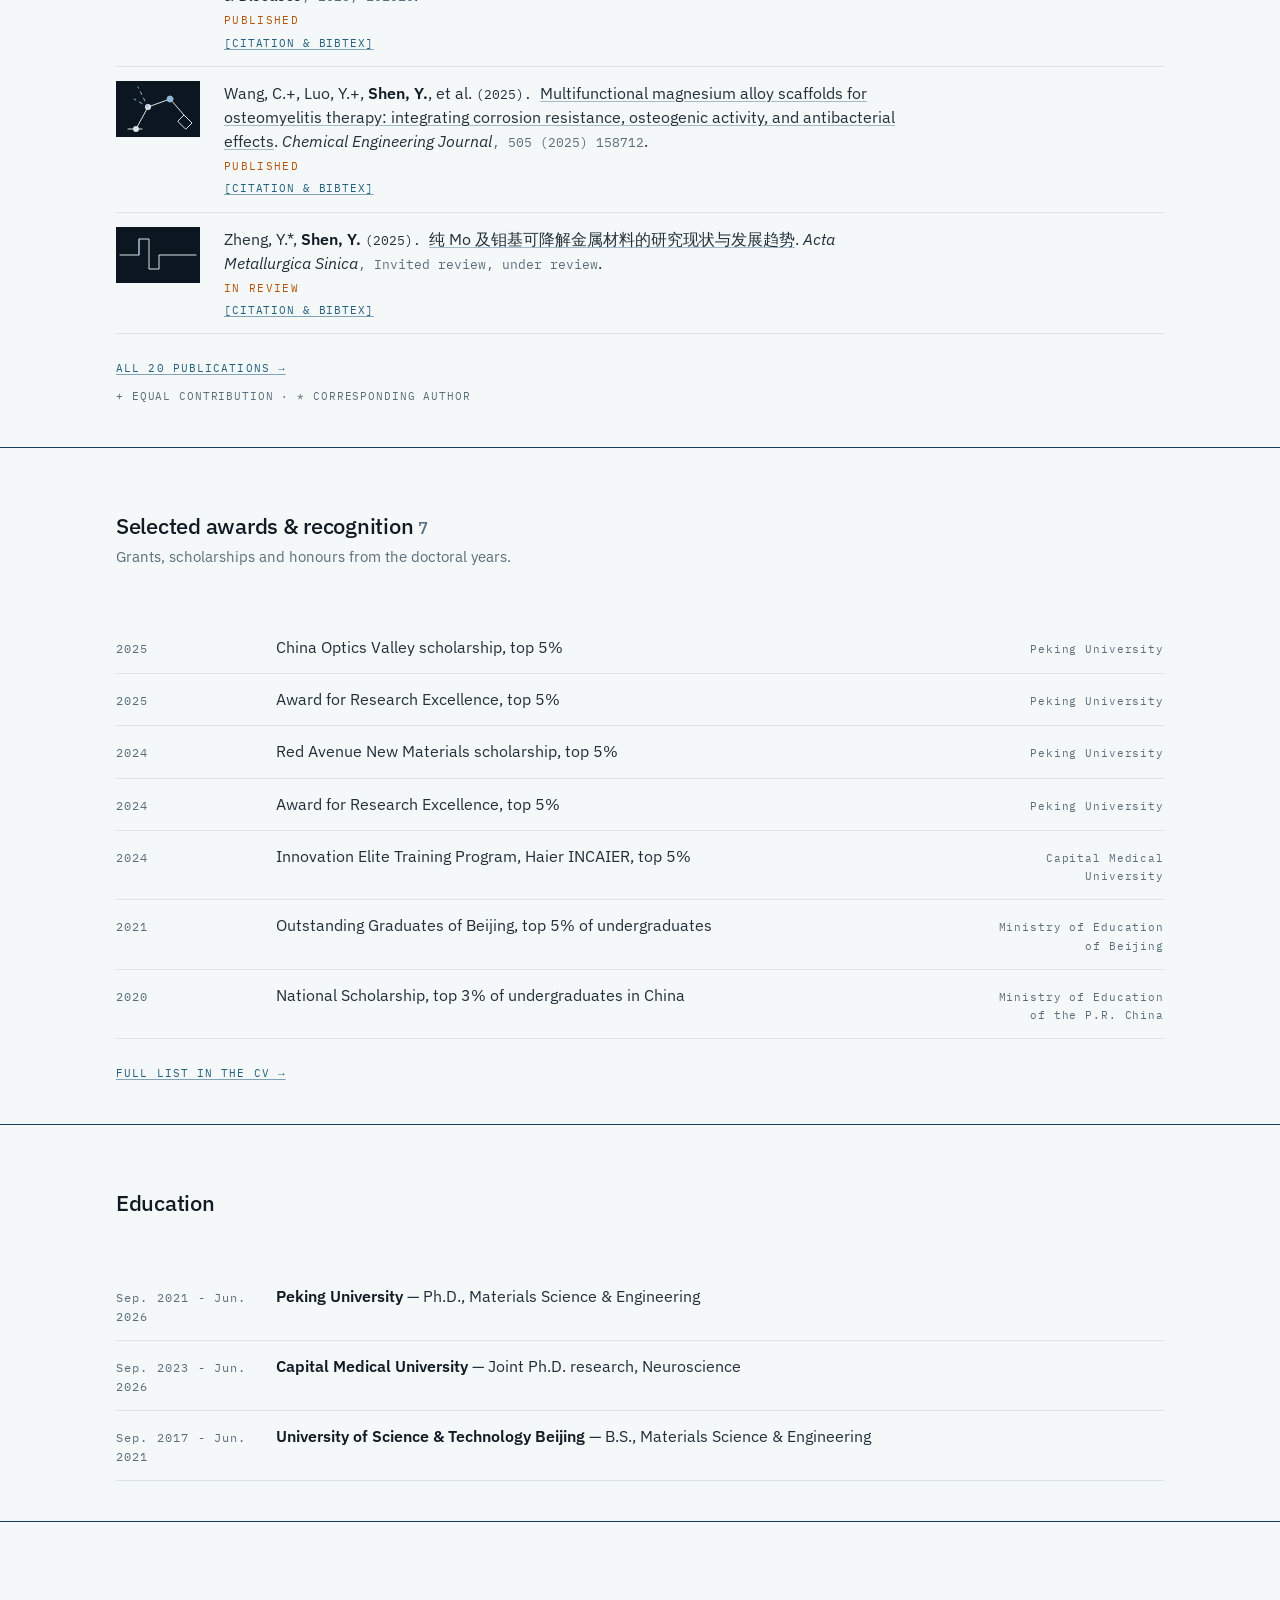
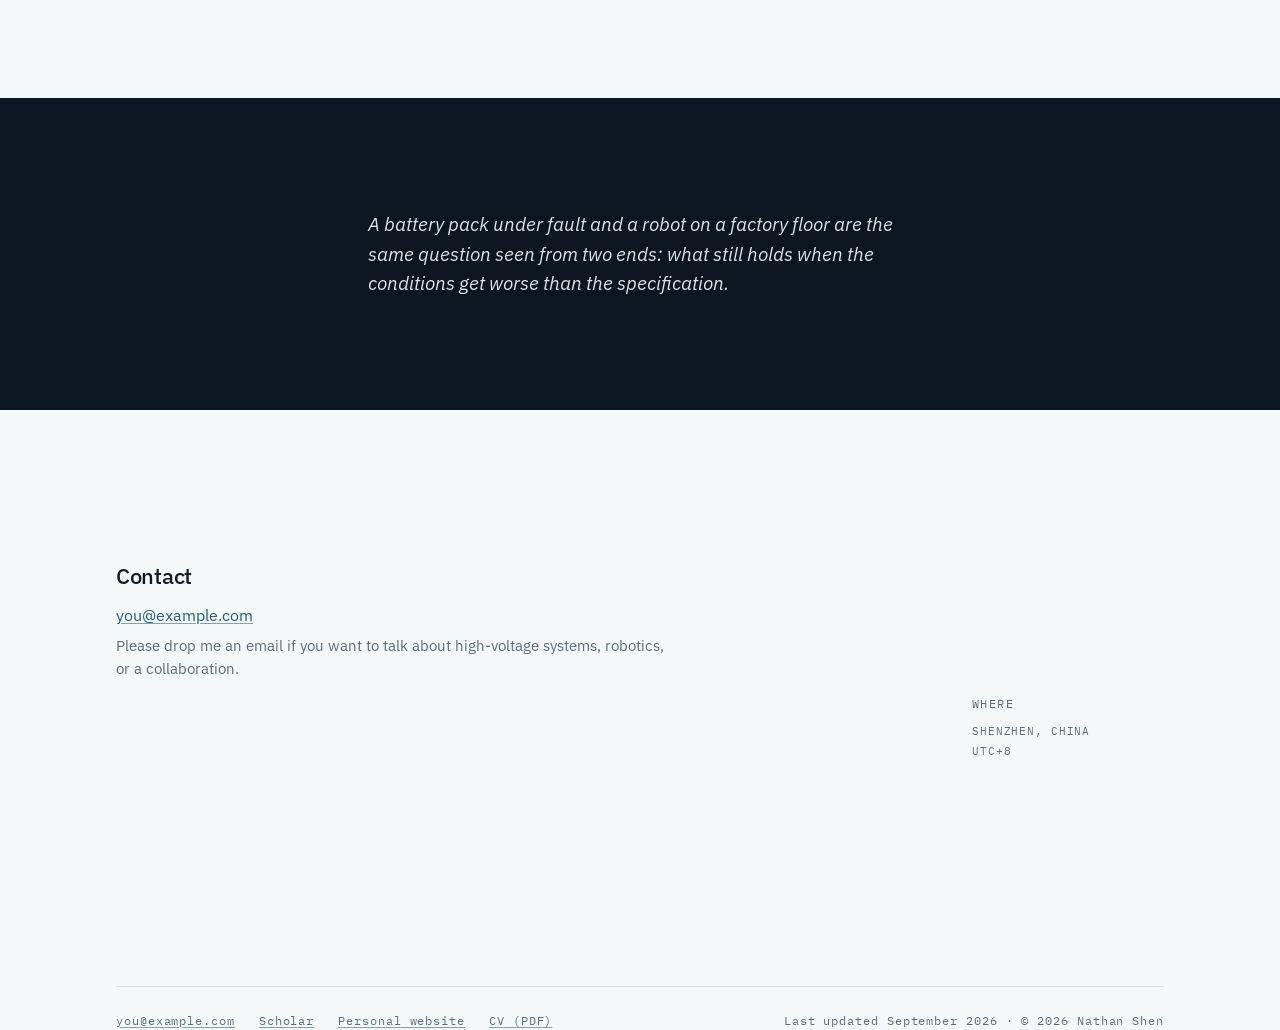
==== commit 13bb9463: "Publications: Advanced Science now published, DOI links, selected list, bold name" ====
--- a/index.html
+++ b/index.html
@@ -186,7 +186,7 @@
   <section class="bay">
     <div class="wide">
       <h2 class="lbl">Selected publications</h2>
-      <p class="subhead">Five of twenty. The rest, with BibTeX, are on the publications page.</p>
+      <p class="subhead">Five of 20. The rest, with BibTeX, are on the publications page.</p>
     </div>
   </section>
 
@@ -199,8 +199,8 @@
             <path d="M62 40l6-6 8 8-6 6z"/>
             <path d="M32 26 22 6M32 26l-14-8" class="em" stroke-dasharray="3 4"/></svg></span>
         <div>
-          <p class="cite-line"><span class="pub__me">Shen, Y.</span>+, Huang, Y.+, Zhang, Y.+, Yu, C., Liu, H., Bian, D., Wu, D., Wang, W., Ji, X.*, Zheng, Y.*, Jiang, M.*, Li, M.* <span class="yr">(2026). </span><a class="ttl" href="publications.html#p1">Ultra-fine molybdenum wire braided neuro-interventional implants: bridging biodegradability and neurovascular safety for stroke treatment</a>. <em class="ven">Advanced Science</em><span class="vol">, Accepted, advs.202511466</span>.</p>
-          <p class="desig">Accepted</p>
+          <p class="cite-line"><span class="pub__me">Shen, Y.</span>+, Huang, Y.+, Zhang, Y.+, Yu, C., Liu, H., Bian, D., Wu, D., Wang, W., Ji, X.*, Zheng, Y.*, Jiang, M.*, Li, M.* <span class="yr">(2026). </span><a class="ttl" href="publications.html#p1">Ultra-fine molybdenum wire braided neuro-interventional implants: bridging biodegradability and neurovascular safety for stroke treatment</a>. <em class="ven">Advanced Science</em><span class="vol">, 13(1) e11466</span>.</p>
+          <p class="desig">Published</p>
           <p class="lnks"><a href="publications.html#p1">[Citation &amp; BibTeX]</a></p>
         </div>
       </article>
@@ -217,31 +217,31 @@
         </div>
       </article>
       <article class="pub">
+        <span class="plate" aria-hidden="true"><svg viewBox="0 0 84 56"><path d="M4 28 L4 28.0 L8 24.1 L12 20.6 L16 17.9 L20 16.3 L24 16.1 L28 17.1 L32 19.3 L36 22.5 L40 26.3 L44 30.3 L48 34.0 L52 37.1 L56 39.1 L60 40.0 L64 39.5 L68 37.8 L72 34.9 L76 31.4 L80 27.4"/><path class="em" d="M4 28 L4 17.6 L8 20.2 L12 23.6 L16 27.5 L20 31.5 L24 35.0 L28 37.8 L32 39.5 L36 40.0 L40 39.1 L44 37.0 L48 33.9 L52 30.2 L56 26.2 L60 22.4 L64 19.3 L68 17.0 L72 16.0 L76 16.4 L80 18.0"/><path d="M4 28 L4 38.5 L8 39.8 L12 39.9 L16 38.6 L20 36.2 L24 32.9 L28 29.0 L32 25.0 L36 21.4 L40 18.5 L44 16.6 L48 16.0 L52 16.7 L56 18.7 L60 21.6 L64 25.3 L68 29.3 L72 33.1 L76 36.4 L80 38.7" stroke-opacity=".45"/></svg></span>
+        <div>
+          <p class="cite-line">Zhang, Y.+, <span class="pub__me">Shen, Y.</span>+, Jiang, M.+, et al. <span class="yr">(2025). </span><a class="ttl" href="publications.html#p2">Gene-based safety evaluation of molybdenum-containing biomaterials for cardiovascular and cerebrovascular diseases</a>. <em class="ven">Genes &amp; Diseases</em><span class="vol">, 2025, 101516</span>.</p>
+          <p class="desig">Published</p>
+          <p class="lnks"><a href="publications.html#p2">[Citation &amp; BibTeX]</a></p>
+        </div>
+      </article>
+      <article class="pub">
         <span class="plate" aria-hidden="true"><svg viewBox="0 0 84 56"><path d="M12 48h14"/><path d="M20 48 32 26 54 18 68 34"/>
             <circle cx="20" cy="48" r="3"/><circle cx="32" cy="26" r="3"/>
             <circle class="em" cx="54" cy="18" r="3"/>
             <path d="M62 40l6-6 8 8-6 6z"/>
             <path d="M32 26 22 6M32 26l-14-8" class="em" stroke-dasharray="3 4"/></svg></span>
         <div>
-          <p class="cite-line">Zhang, H.+, Zhang, Y.+, Sheng, L.+, Cao, X., Wu, C., Song, B., <span class="pub__me">Shen, Y.</span>, Xu, Z., Song, G., Sun, H., Liu, Q., Ji, X.*, Jiang, M.*, Li, M.*, Zheng, Y.* <span class="yr">(2025). </span><a class="ttl" href="publications.html#p10">Mechanically robust neuroprotective stent by sequential Mg ions release for ischemic stroke therapy</a>. <em class="ven">Nature Communications</em><span class="vol">, 16.1 (2025) 6557</span>.</p>
+          <p class="cite-line">Wang, C.+, Luo, Y.+, <span class="pub__me">Shen, Y.</span>, et al. <span class="yr">(2025). </span><a class="ttl" href="publications.html#p3">Multifunctional magnesium alloy scaffolds for osteomyelitis therapy: integrating corrosion resistance, osteogenic activity, and antibacterial effects</a>. <em class="ven">Chemical Engineering Journal</em><span class="vol">, 505 (2025) 158712</span>.</p>
           <p class="desig">Published</p>
-          <p class="lnks"><a href="publications.html#p10">[Citation &amp; BibTeX]</a></p>
-        </div>
-      </article>
-      <article class="pub">
-        <span class="plate" aria-hidden="true"><svg viewBox="0 0 84 56"><path d="M4 28 L4 28.0 L8 24.1 L12 20.6 L16 17.9 L20 16.3 L24 16.1 L28 17.1 L32 19.3 L36 22.5 L40 26.3 L44 30.3 L48 34.0 L52 37.1 L56 39.1 L60 40.0 L64 39.5 L68 37.8 L72 34.9 L76 31.4 L80 27.4"/><path class="em" d="M4 28 L4 17.6 L8 20.2 L12 23.6 L16 27.5 L20 31.5 L24 35.0 L28 37.8 L32 39.5 L36 40.0 L40 39.1 L44 37.0 L48 33.9 L52 30.2 L56 26.2 L60 22.4 L64 19.3 L68 17.0 L72 16.0 L76 16.4 L80 18.0"/><path d="M4 28 L4 38.5 L8 39.8 L12 39.9 L16 38.6 L20 36.2 L24 32.9 L28 29.0 L32 25.0 L36 21.4 L40 18.5 L44 16.6 L48 16.0 L52 16.7 L56 18.7 L60 21.6 L64 25.3 L68 29.3 L72 33.1 L76 36.4 L80 38.7" stroke-opacity=".45"/></svg></span>
-        <div>
-          <p class="cite-line">Zhang, Y.+, <span class="pub__me">Shen, Y.</span>+, Jiang, M.+, et al. <span class="yr">(2025). </span><a class="ttl" href="publications.html#p2">Gene-based safety evaluation of molybdenum-containing biomaterials for cardiovascular and cerebrovascular diseases</a>. <em class="ven">Genes &amp; Diseases</em><span class="vol">, 2025, 101516</span>.</p>
-          <p class="desig">Published</p>
-          <p class="lnks"><a href="publications.html#p2">[Citation &amp; BibTeX]</a></p>
-        </div>
-      </article>
-      <article class="pub">
-        <span class="plate" aria-hidden="true"><svg viewBox="0 0 84 56"><circle cx="10" cy="9" r="2"/><path d="M10 9h13"/><path d="M10 9v13"/><circle cx="23" cy="9" r="2"/><path d="M23 9h13"/><path d="M23 9v13"/><circle cx="36" cy="9" r="2"/><path d="M36 9h13"/><path d="M36 9v13"/><circle cx="49" cy="9" r="2"/><path d="M49 9h13"/><path d="M49 9v13"/><circle cx="62" cy="9" r="2"/><path d="M62 9h13"/><path d="M62 9v13"/><circle cx="75" cy="9" r="2"/><path d="M75 9v13"/><circle cx="10" cy="22" r="2"/><path d="M10 22h13"/><path d="M10 22v13"/><circle cx="23" cy="22" r="2"/><path d="M23 22h13"/><path d="M23 22v13"/><circle cx="36" cy="22" r="2"/><path d="M36 22h13"/><path d="M36 22v13"/><circle cx="49" cy="22" r="2"/><path d="M49 22h13"/><path d="M49 22v13"/><circle cx="62" cy="22" r="2"/><path d="M62 22h13"/><path d="M62 22v13"/><circle cx="75" cy="22" r="2"/><path d="M75 22v13"/><circle cx="10" cy="35" r="2"/><path d="M10 35h13"/><path d="M10 35v13"/><circle cx="23" cy="35" r="2"/><path d="M23 35h13"/><path d="M23 35v13"/><circle cx="36" cy="35" r="2"/><path d="M36 35h13"/><path d="M36 35v13"/><circle cx="49" cy="35" r="2"/><path d="M49 35h13"/><path d="M49 35v13"/><circle cx="62" cy="35" r="2"/><path d="M62 35h13"/><path d="M62 35v13"/><circle cx="75" cy="35" r="2"/><path d="M75 35v13"/><circle cx="10" cy="48" r="2"/><path d="M10 48h13"/><circle cx="23" cy="48" r="2"/><path d="M23 48h13"/><circle cx="36" cy="48" r="2"/><path d="M36 48h13"/><circle cx="49" cy="48" r="2"/><path d="M49 48h13"/><circle cx="62" cy="48" r="2"/><path d="M62 48h13"/><circle cx="75" cy="48" r="2"/><path class="em" d="M36 22l13 13"/></svg></span>
-        <div>
-          <p class="cite-line">Zheng, Y.*, Xia, D., <span class="pub__me">Shen, Y.</span>, Liu, Y., Xu, Y., Wen, P., Tian, Y., Lai, Y. <span class="yr">(2021). </span><a class="ttl" href="publications.html#p15">增材制造可降解金属医用植入物</a>. <em class="ven">Acta Metallurgica Sinica</em><span class="vol">, 57.11 (2021) 1499-1520</span>.</p>
-          <p class="desig">Published</p>
-          <p class="lnks"><a href="publications.html#p15">[Citation &amp; BibTeX]</a></p>
+          <p class="lnks"><a href="publications.html#p3">[Citation &amp; BibTeX]</a></p>
+        </div>
+      </article>
+      <article class="pub">
+        <span class="plate" aria-hidden="true"><svg viewBox="0 0 84 56"><path d="M4 28 H23 V12 H33 V42 H43 V28 H80"/><path class="em" d="M23 28 V12"/></svg></span>
+        <div>
+          <p class="cite-line">Zheng, Y.*, <span class="pub__me">Shen, Y.</span> <span class="yr">(2025). </span><a class="ttl" href="publications.html#p17">纯 Mo 及钼基可降解金属材料的研究现状与发展趋势</a>. <em class="ven">Acta Metallurgica Sinica</em><span class="vol">, Invited review, under review</span>.</p>
+          <p class="desig">In review</p>
+          <p class="lnks"><a href="publications.html#p17">[Citation &amp; BibTeX]</a></p>
         </div>
       </article>
       <p class="linkrow" style="margin-top:var(--ma-4)"><a href="publications.html">All 20 publications &rarr;</a></p>
--- a/assets/css/style.css
+++ b/assets/css/style.css
@@ -227,7 +227,7 @@
 }
 .pub:hover { background: var(--shoal); transition-duration: var(--dur-in); }
 .cite-line { font-size: 15.5px; line-height: 1.55; color: var(--contour); margin: 0; max-width: 68ch; }
-.cite-line .me { font-weight: 600; color: var(--sumi); }
+.cite-line .me, .pub__me { font-weight: 600; color: var(--sumi); }
 .cite-line sup { font-size: .68em; line-height: 0; vertical-align: super; }
 .yr, .vol { font-family: var(--mono); font-size: 13px; font-variant-numeric: tabular-nums; }
 .vol { color: var(--sea); }
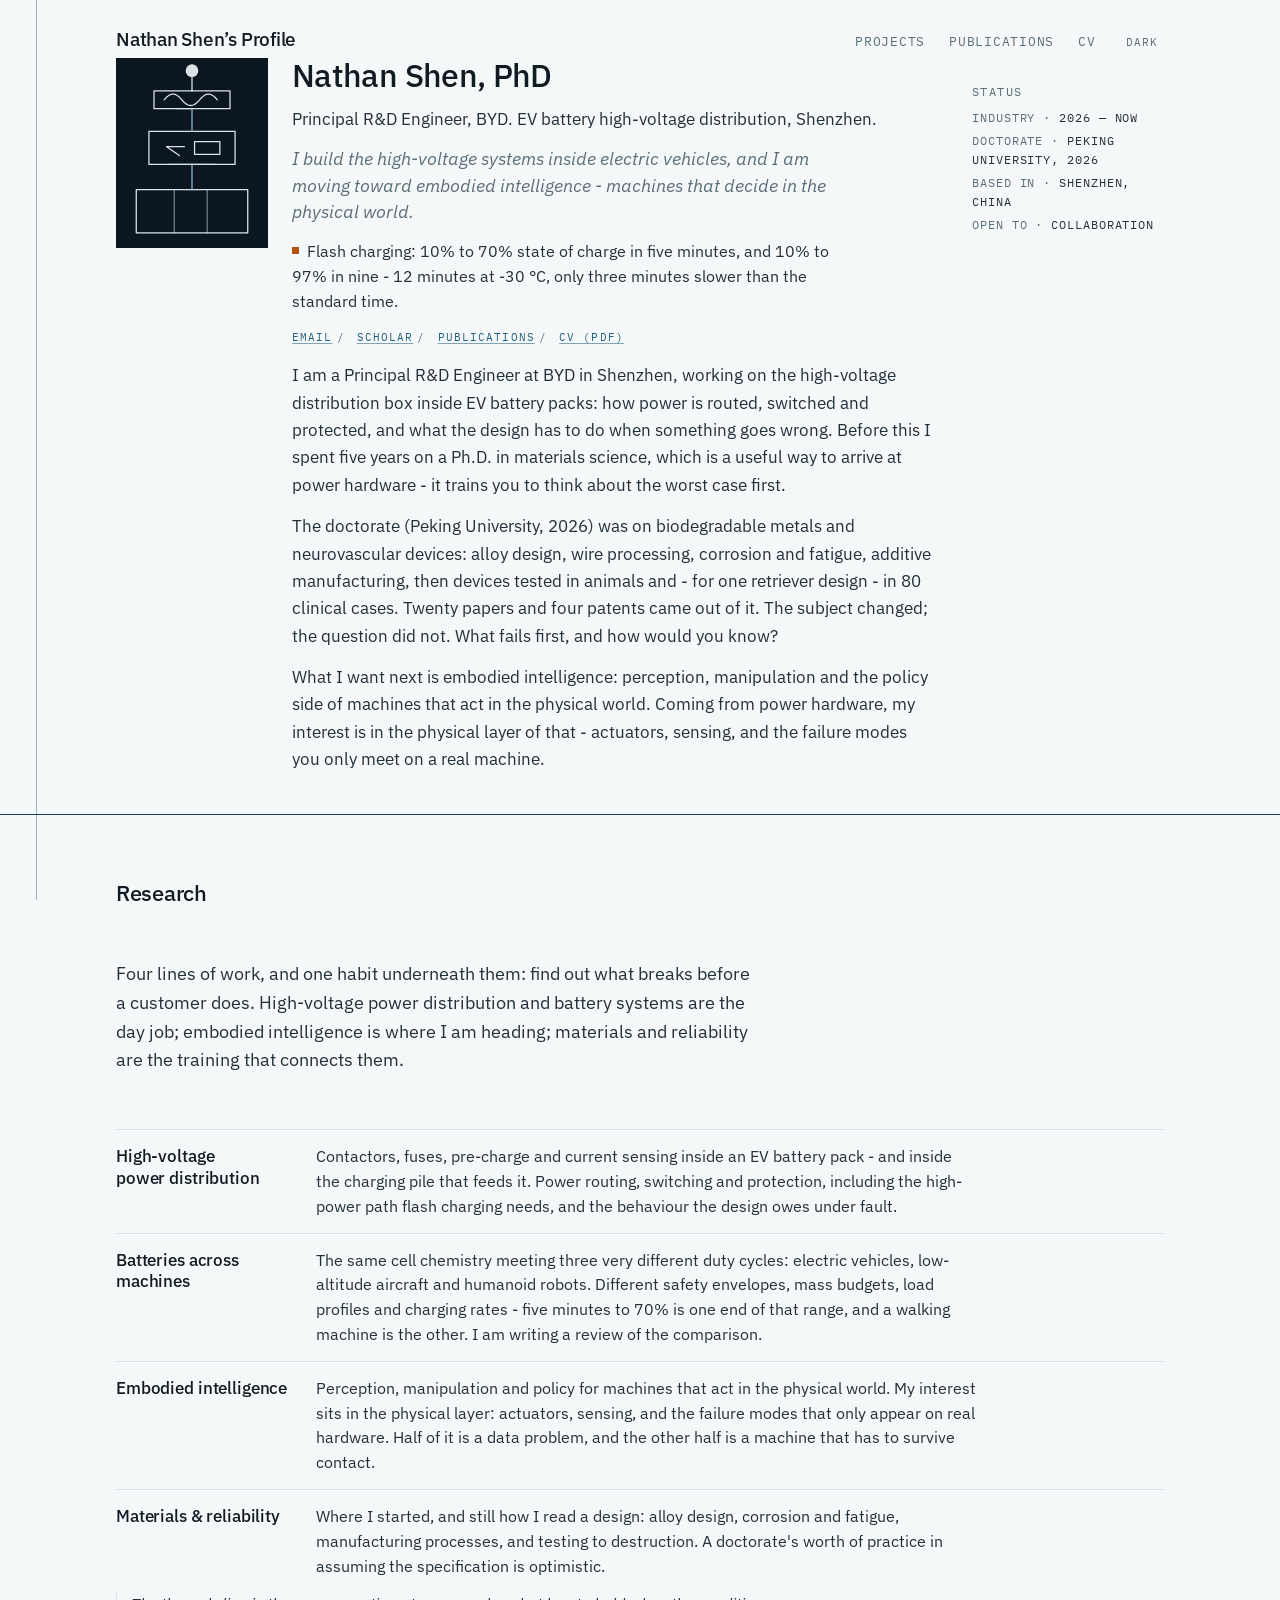
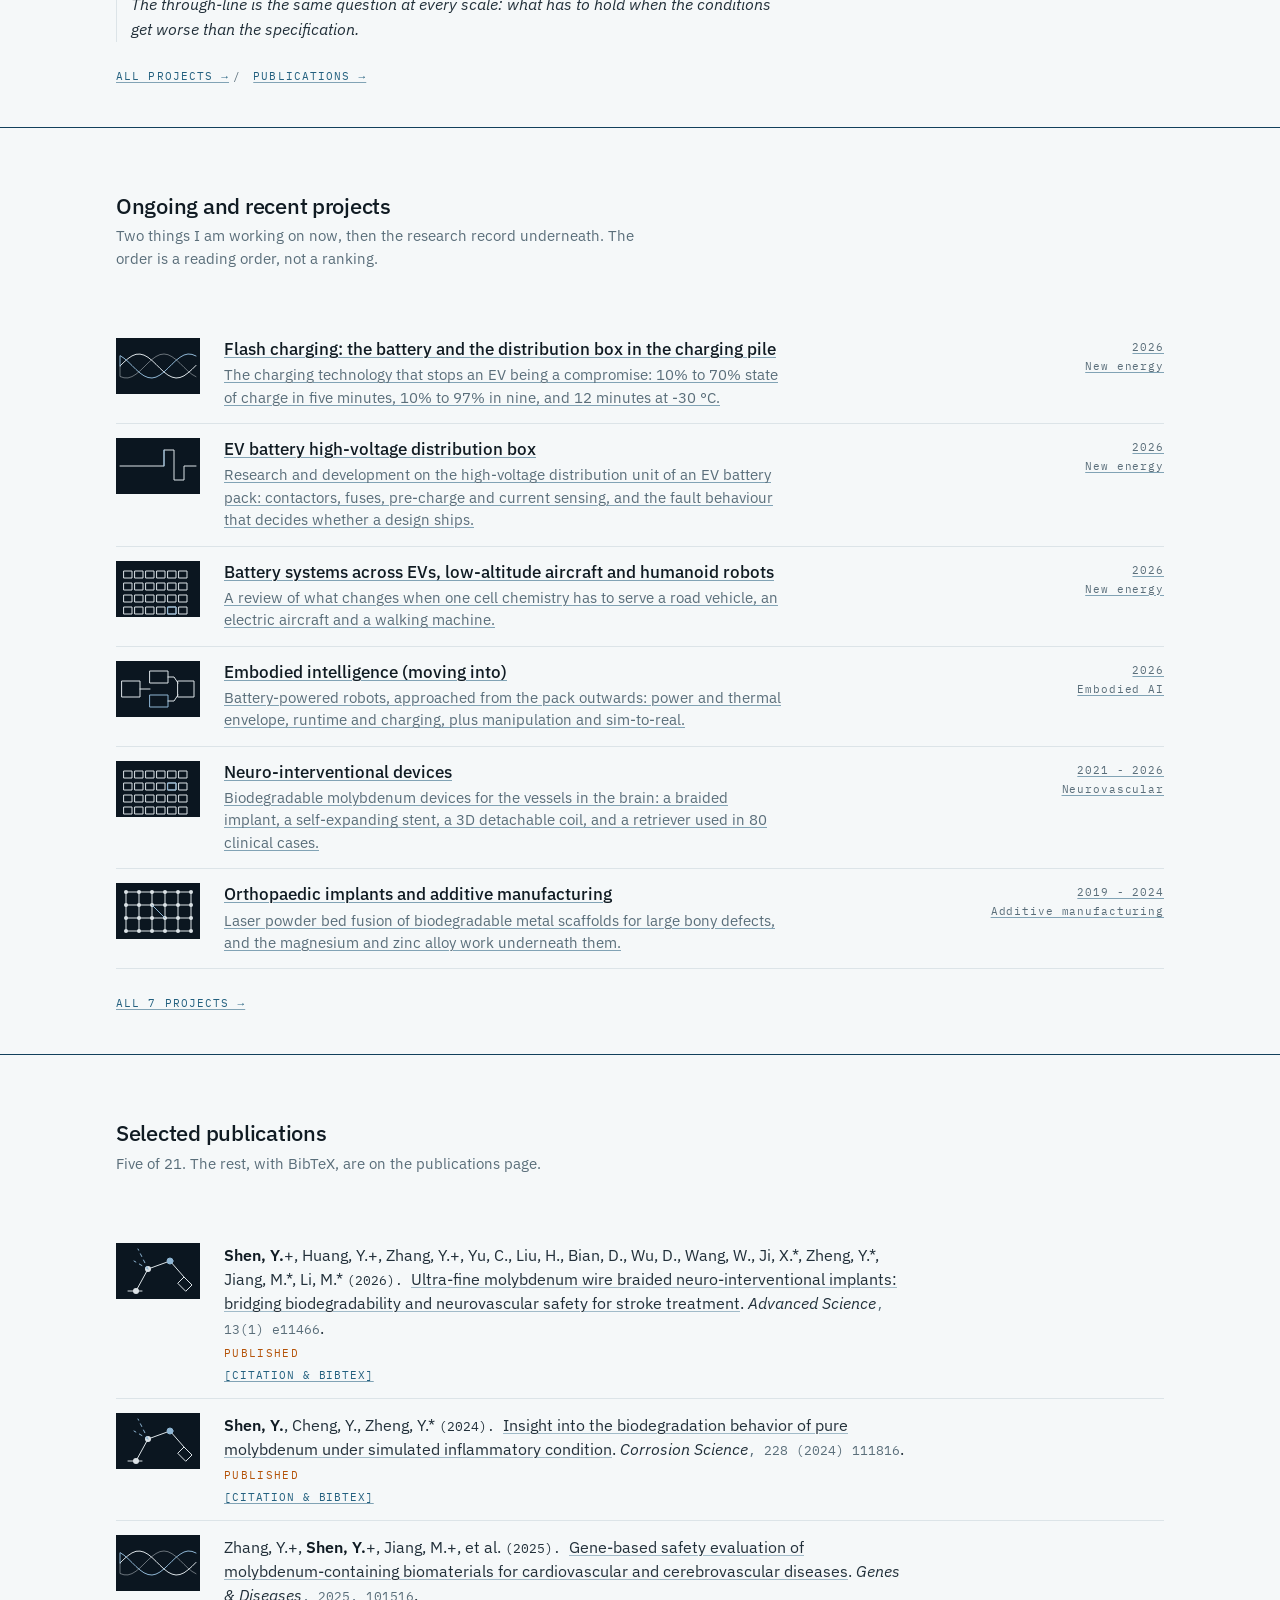
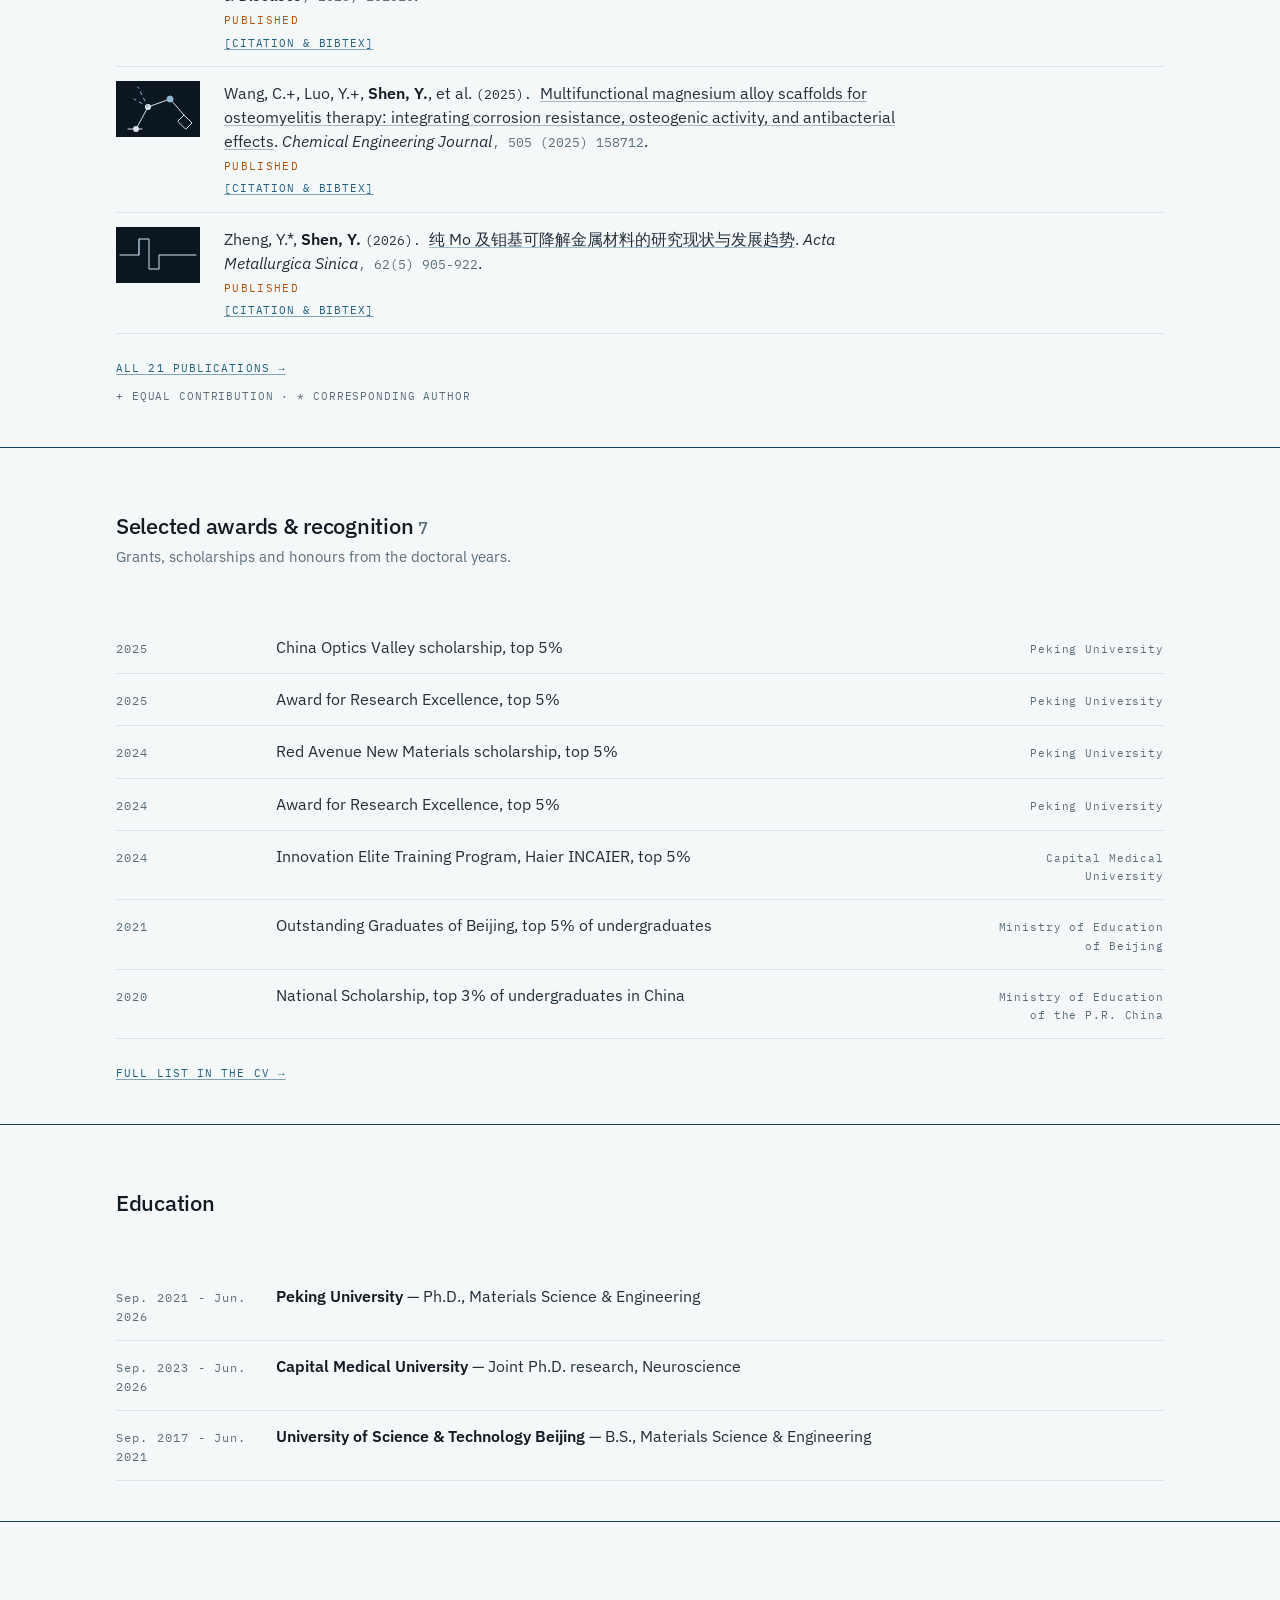
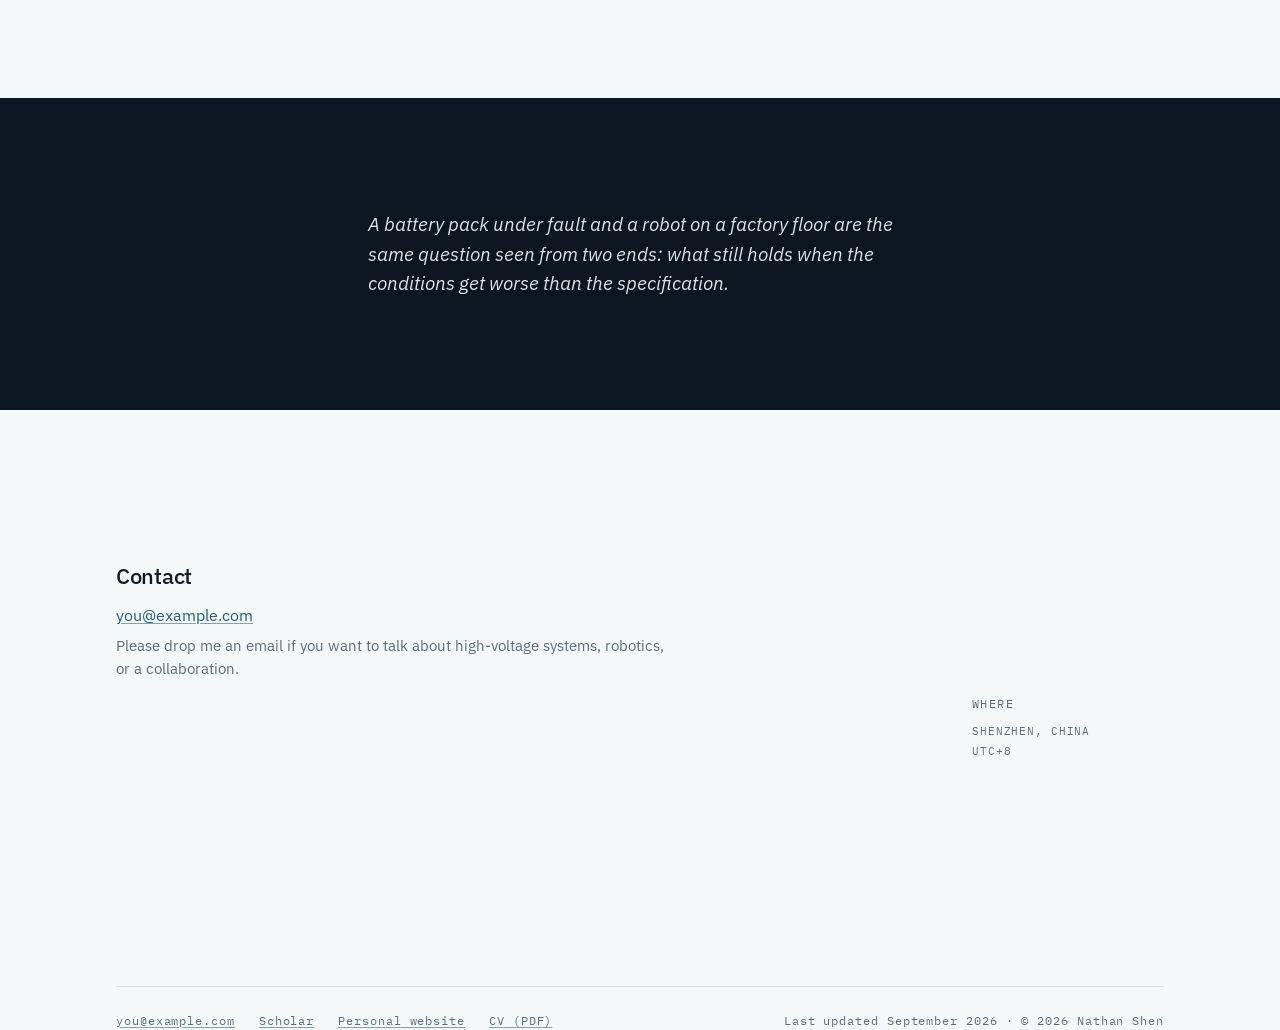
==== commit 20309c6b: "Publications: add venous sinus review, publish Mo review and Regenerative Biomaterials paper" ====
--- a/index.html
+++ b/index.html
@@ -186,7 +186,7 @@
   <section class="bay">
     <div class="wide">
       <h2 class="lbl">Selected publications</h2>
-      <p class="subhead">Five of 20. The rest, with BibTeX, are on the publications page.</p>
+      <p class="subhead">Five of 21. The rest, with BibTeX, are on the publications page.</p>
     </div>
   </section>
 
@@ -239,12 +239,12 @@
       <article class="pub">
         <span class="plate" aria-hidden="true"><svg viewBox="0 0 84 56"><path d="M4 28 H23 V12 H33 V42 H43 V28 H80"/><path class="em" d="M23 28 V12"/></svg></span>
         <div>
-          <p class="cite-line">Zheng, Y.*, <span class="pub__me">Shen, Y.</span> <span class="yr">(2025). </span><a class="ttl" href="publications.html#p17">纯 Mo 及钼基可降解金属材料的研究现状与发展趋势</a>. <em class="ven">Acta Metallurgica Sinica</em><span class="vol">, Invited review, under review</span>.</p>
-          <p class="desig">In review</p>
+          <p class="cite-line">Zheng, Y.*, <span class="pub__me">Shen, Y.</span> <span class="yr">(2026). </span><a class="ttl" href="publications.html#p17">纯 Mo 及钼基可降解金属材料的研究现状与发展趋势</a>. <em class="ven">Acta Metallurgica Sinica</em><span class="vol">, 62(5) 905-922</span>.</p>
+          <p class="desig">Published</p>
           <p class="lnks"><a href="publications.html#p17">[Citation &amp; BibTeX]</a></p>
         </div>
       </article>
-      <p class="linkrow" style="margin-top:var(--ma-4)"><a href="publications.html">All 20 publications &rarr;</a></p>
+      <p class="linkrow" style="margin-top:var(--ma-4)"><a href="publications.html">All 21 publications &rarr;</a></p>
       <p class="legend" style="margin-top:var(--ma-2)">+ equal contribution &middot; * corresponding author</p>
     </div>
     <div class="horizon" aria-hidden="true"></div>
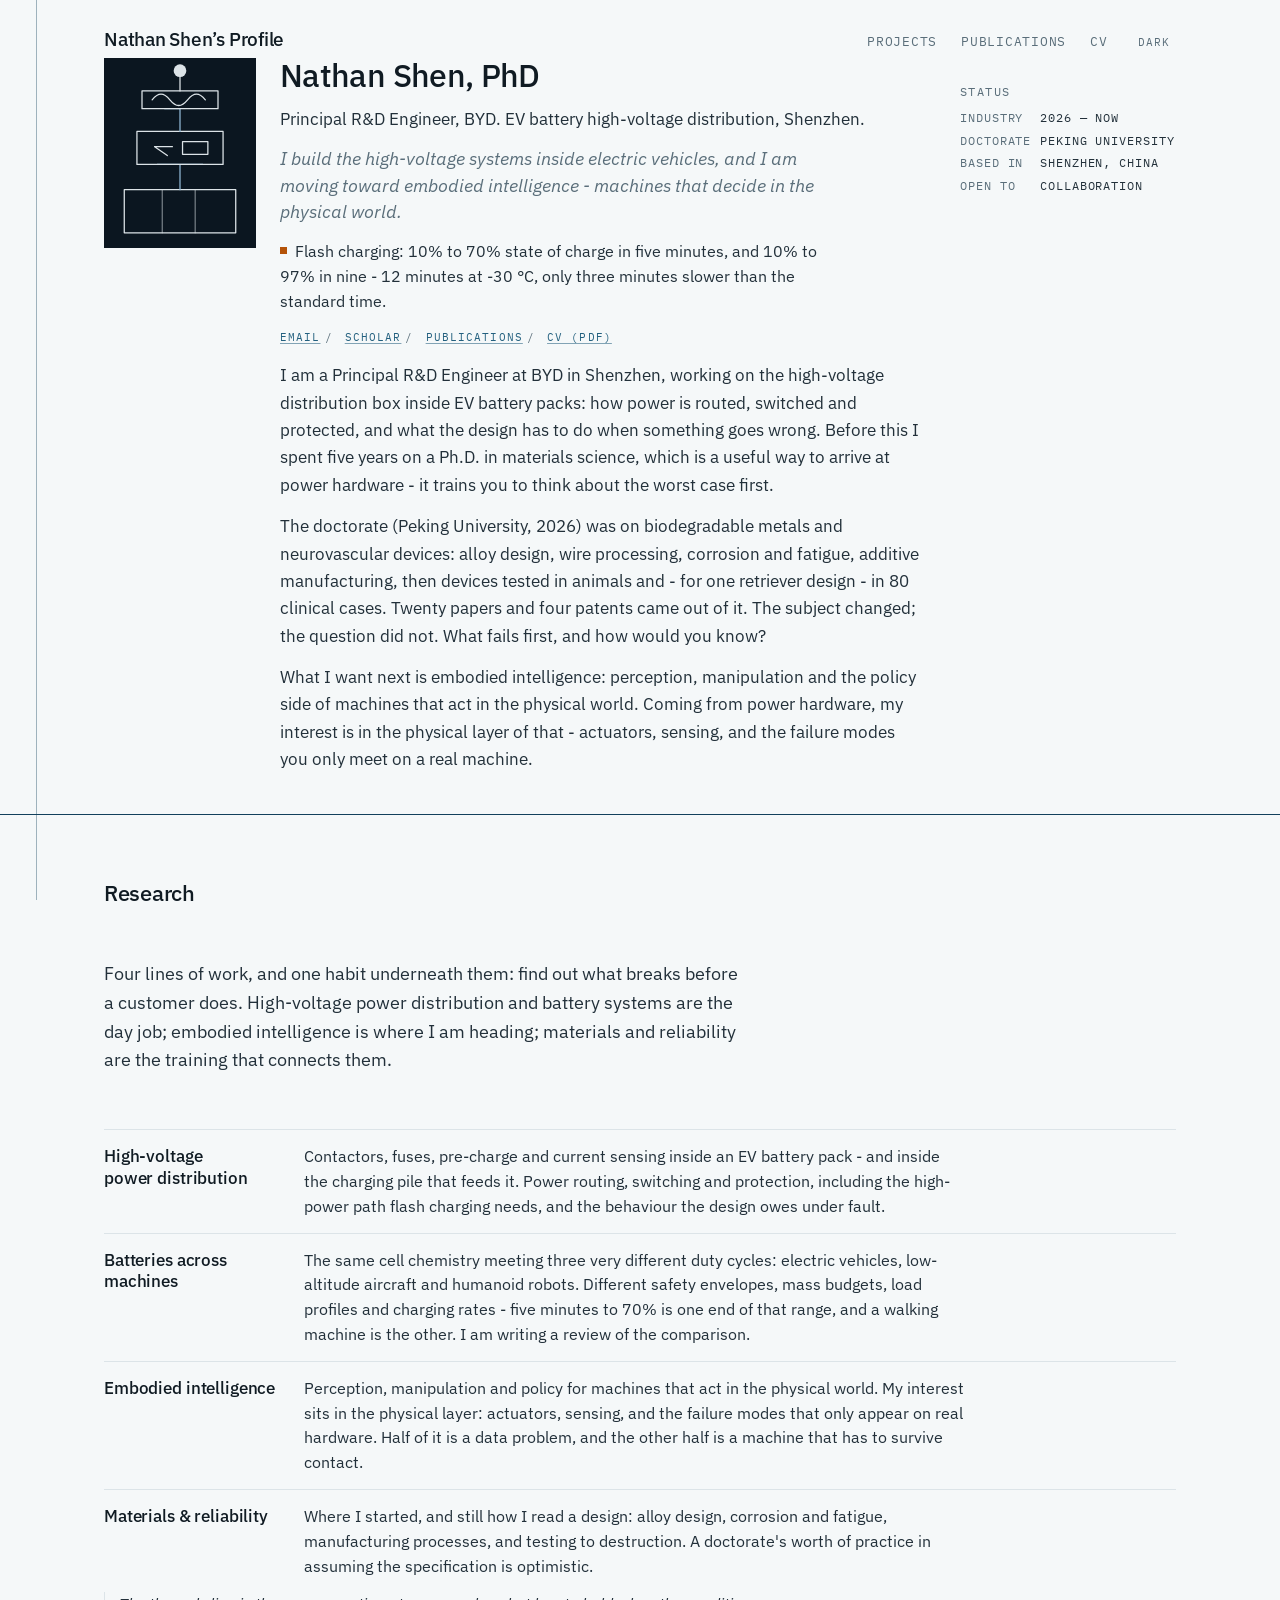
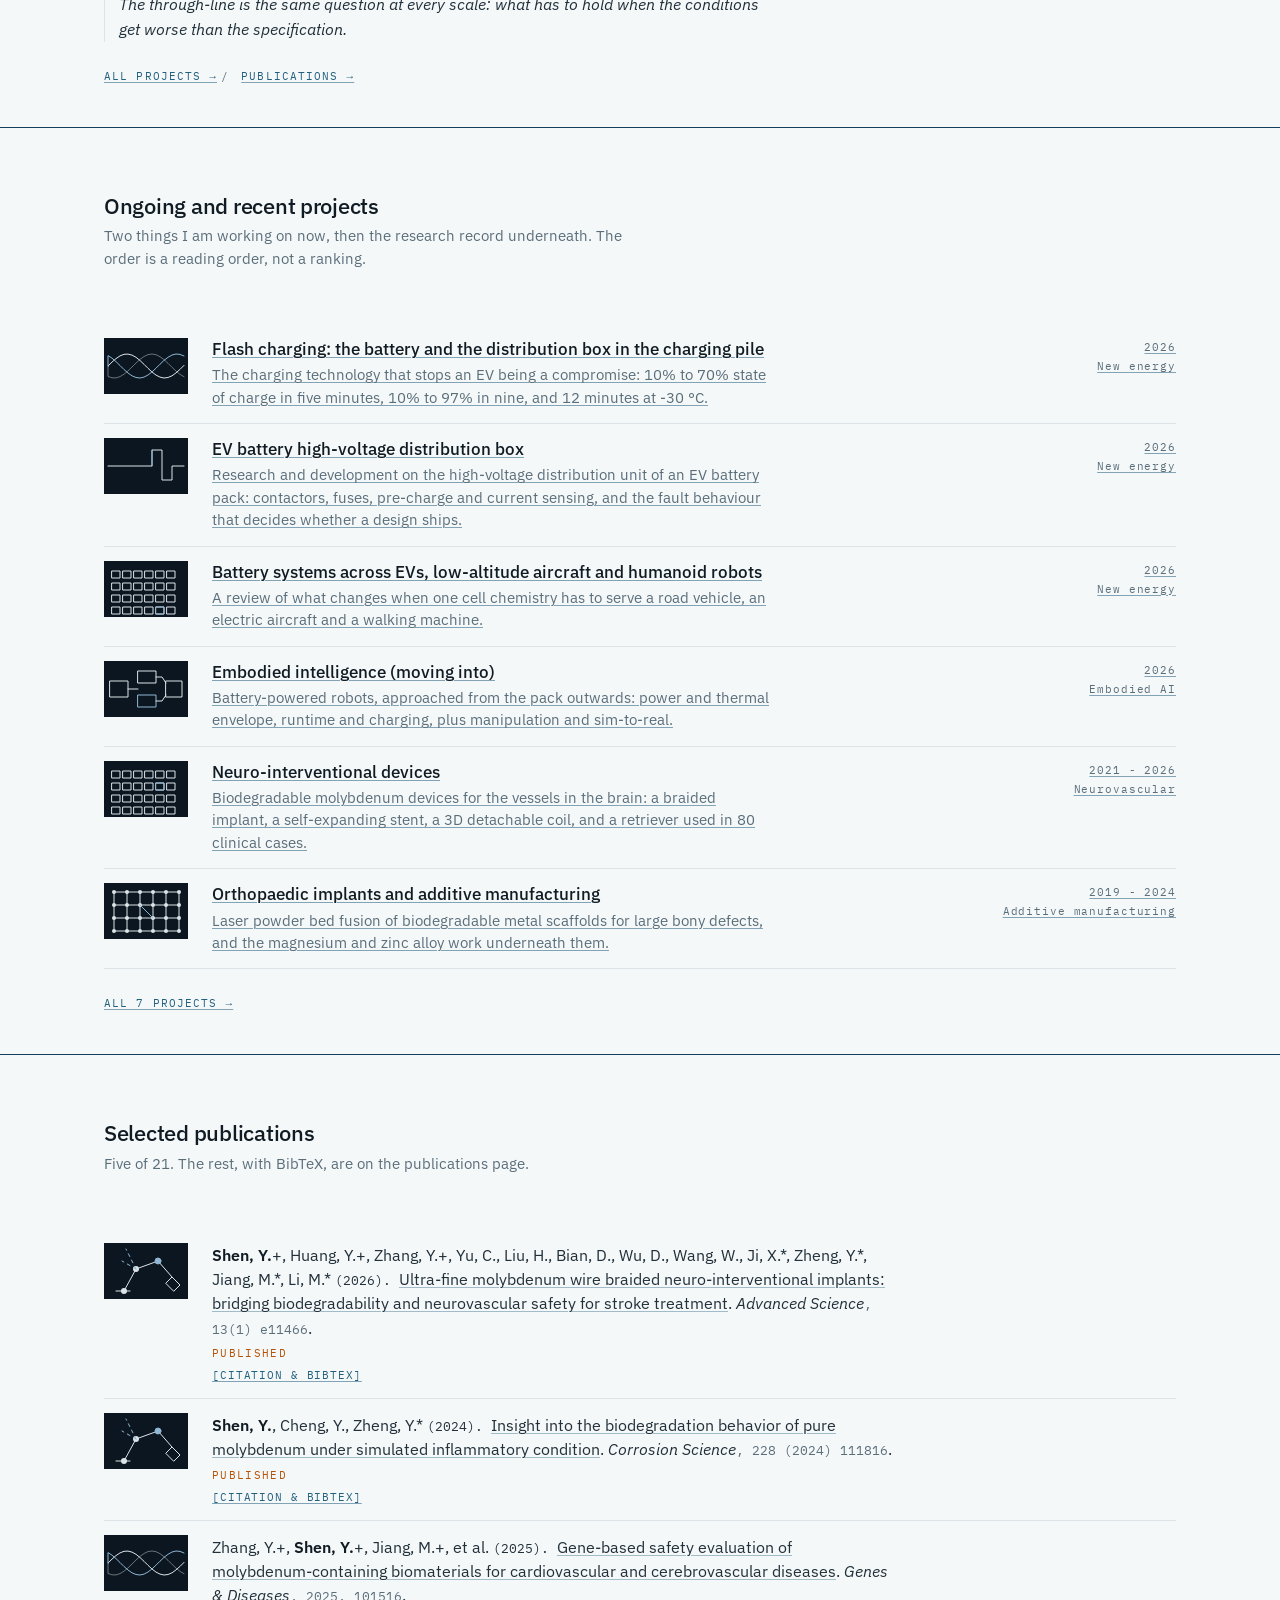
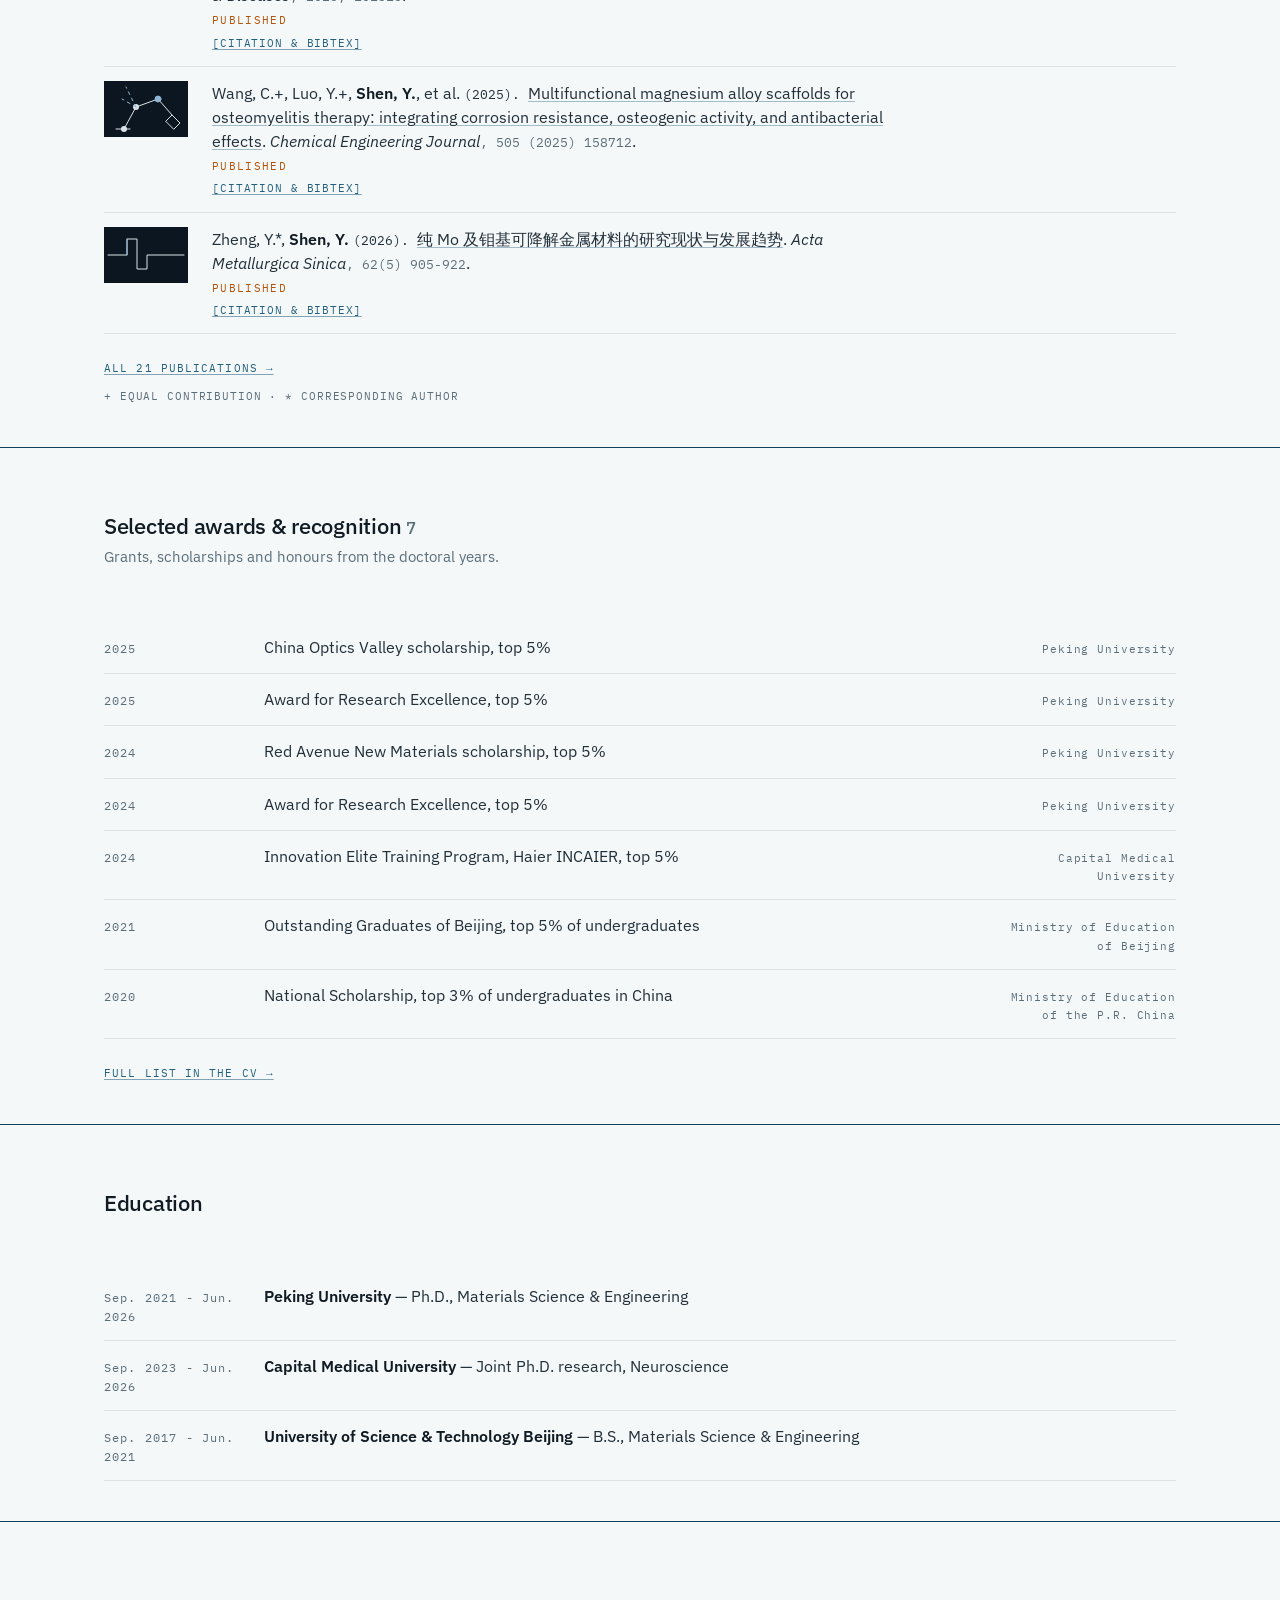
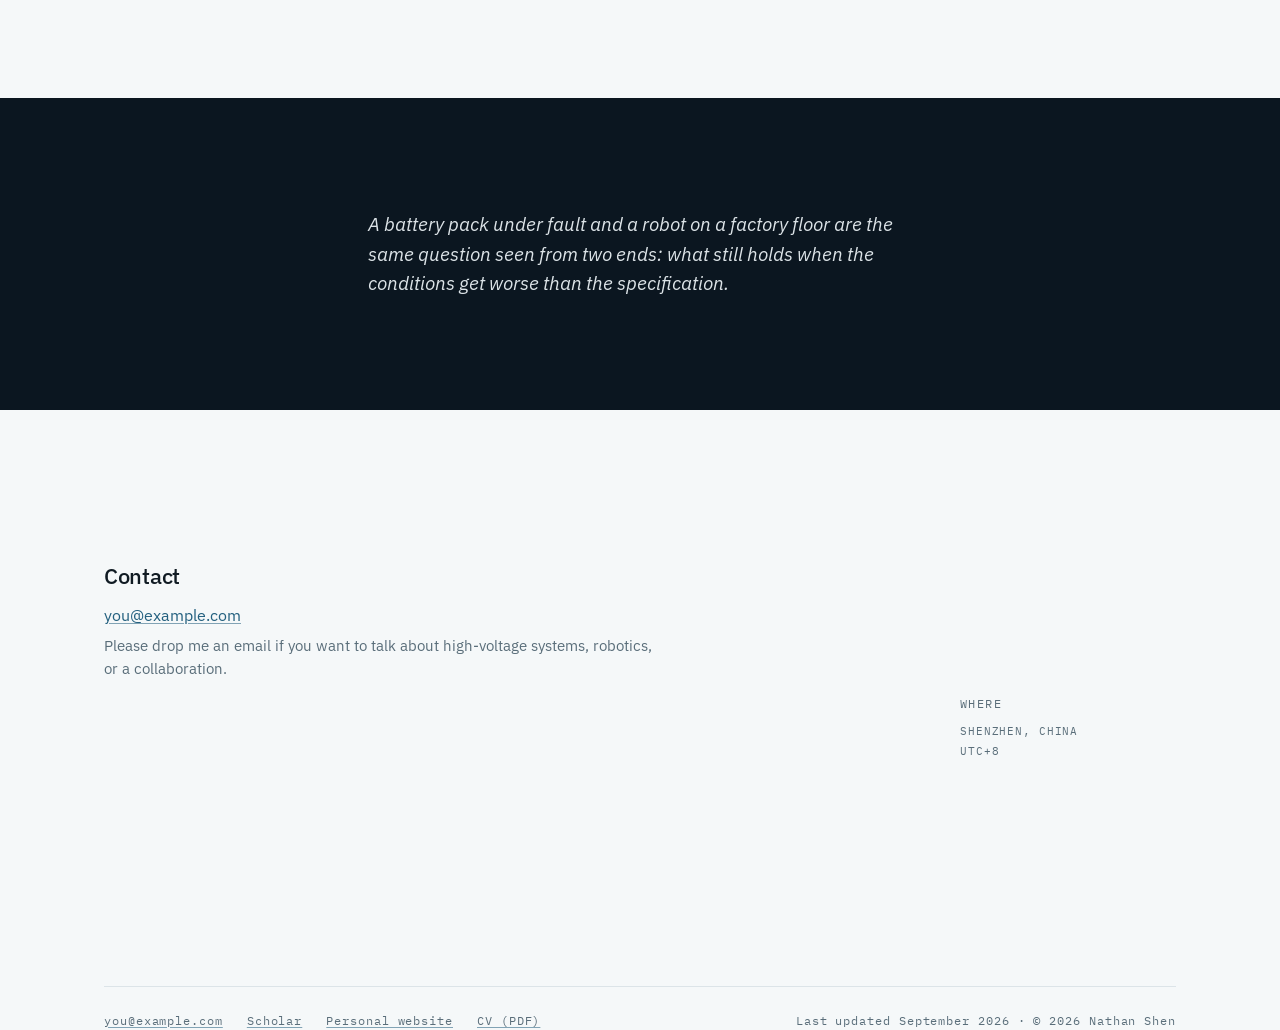
==== commit 4dbd35d5: "Status block: align label/value columns, keep every line on one line" ====
--- a/index.html
+++ b/index.html
@@ -66,11 +66,11 @@
     </div>
     <div class="note">
       <p class="lbl" style="margin-bottom:var(--ma-2)">Status</p>
-      <ul class="statuslist">
-        <li>Industry &middot; <b>2026 — now</b></li>
-        <li>Doctorate &middot; <b>Peking University, 2026</b></li>
-        <li>Based in &middot; <b>Shenzhen, China</b></li>
-        <li>Open to &middot; <b>collaboration</b></li>
+      <ul class="statuslist statuslist--kv">
+        <li><span class="k">Industry</span><span class="v">2026 &mdash; now</span></li>
+        <li><span class="k">Doctorate</span><span class="v">Peking University</span></li>
+        <li><span class="k">Based in</span><span class="v">Shenzhen, China</span></li>
+        <li><span class="k">Open to</span><span class="v">Collaboration</span></li>
       </ul>
     </div>
     <div class="horizon" aria-hidden="true"></div>
--- a/assets/css/style.css
+++ b/assets/css/style.css
@@ -29,8 +29,8 @@
   --dur-in: .22s;
   --dur-out: .8s;
 
-  --sans: "IBM Plex Sans", system-ui, -apple-system, "Segoe UI", Roboto, "Helvetica Neue", Arial, sans-serif;
-  --mono: "IBM Plex Mono", ui-monospace, "SF Mono", Consolas, monospace;
+  --sans: "IBM Plex Sans", system-ui, -apple-system, "Segoe UI", Roboto, "Helvetica Neue", Arial, "PingFang SC", "Microsoft YaHei", sans-serif;
+  --mono: "IBM Plex Mono", ui-monospace, "SF Mono", Consolas, "PingFang SC", "Microsoft YaHei", monospace;
 
   color-scheme: light dark;
 }
@@ -83,7 +83,7 @@
   display: grid;
   grid-template-columns:
     minmax(1.25rem, 1fr) [rail] minmax(0, 9.5rem) [main] minmax(0, 41rem)
-    [note] minmax(0, 12rem) minmax(1.25rem, 1fr);
+    [note] minmax(0, 13.5rem) minmax(1.25rem, 1fr);
   column-gap: var(--ma-4);
 }
 .rail { grid-column: rail; min-width: 0; }
@@ -165,9 +165,17 @@
 .statuslist { display: flex; flex-direction: column; gap: var(--ma-1); }
 .statuslist li {
   font-family: var(--mono); font-size: 11.5px; letter-spacing: .08em; text-transform: uppercase;
-  color: var(--sea); line-height: 1.65;
+  color: var(--sea); line-height: 1.6;
 }
 .statuslist b { color: var(--contour); font-weight: 400; }
+/* label + value pairs: the label sits in a fixed column, so a wrapped value
+   stays aligned under itself instead of running back to the left edge */
+.statuslist--kv li {
+  display: grid; grid-template-columns: 4.5rem minmax(0, 1fr);
+  column-gap: var(--ma-2); align-items: baseline;
+}
+.statuslist--kv .k { color: var(--sea); }
+.statuslist--kv .v { color: var(--contour); }
 .linkrow {
   font-family: var(--mono); font-size: 11px; letter-spacing: .1em; text-transform: uppercase;
   color: var(--sea); margin: 0; line-height: 1.9;
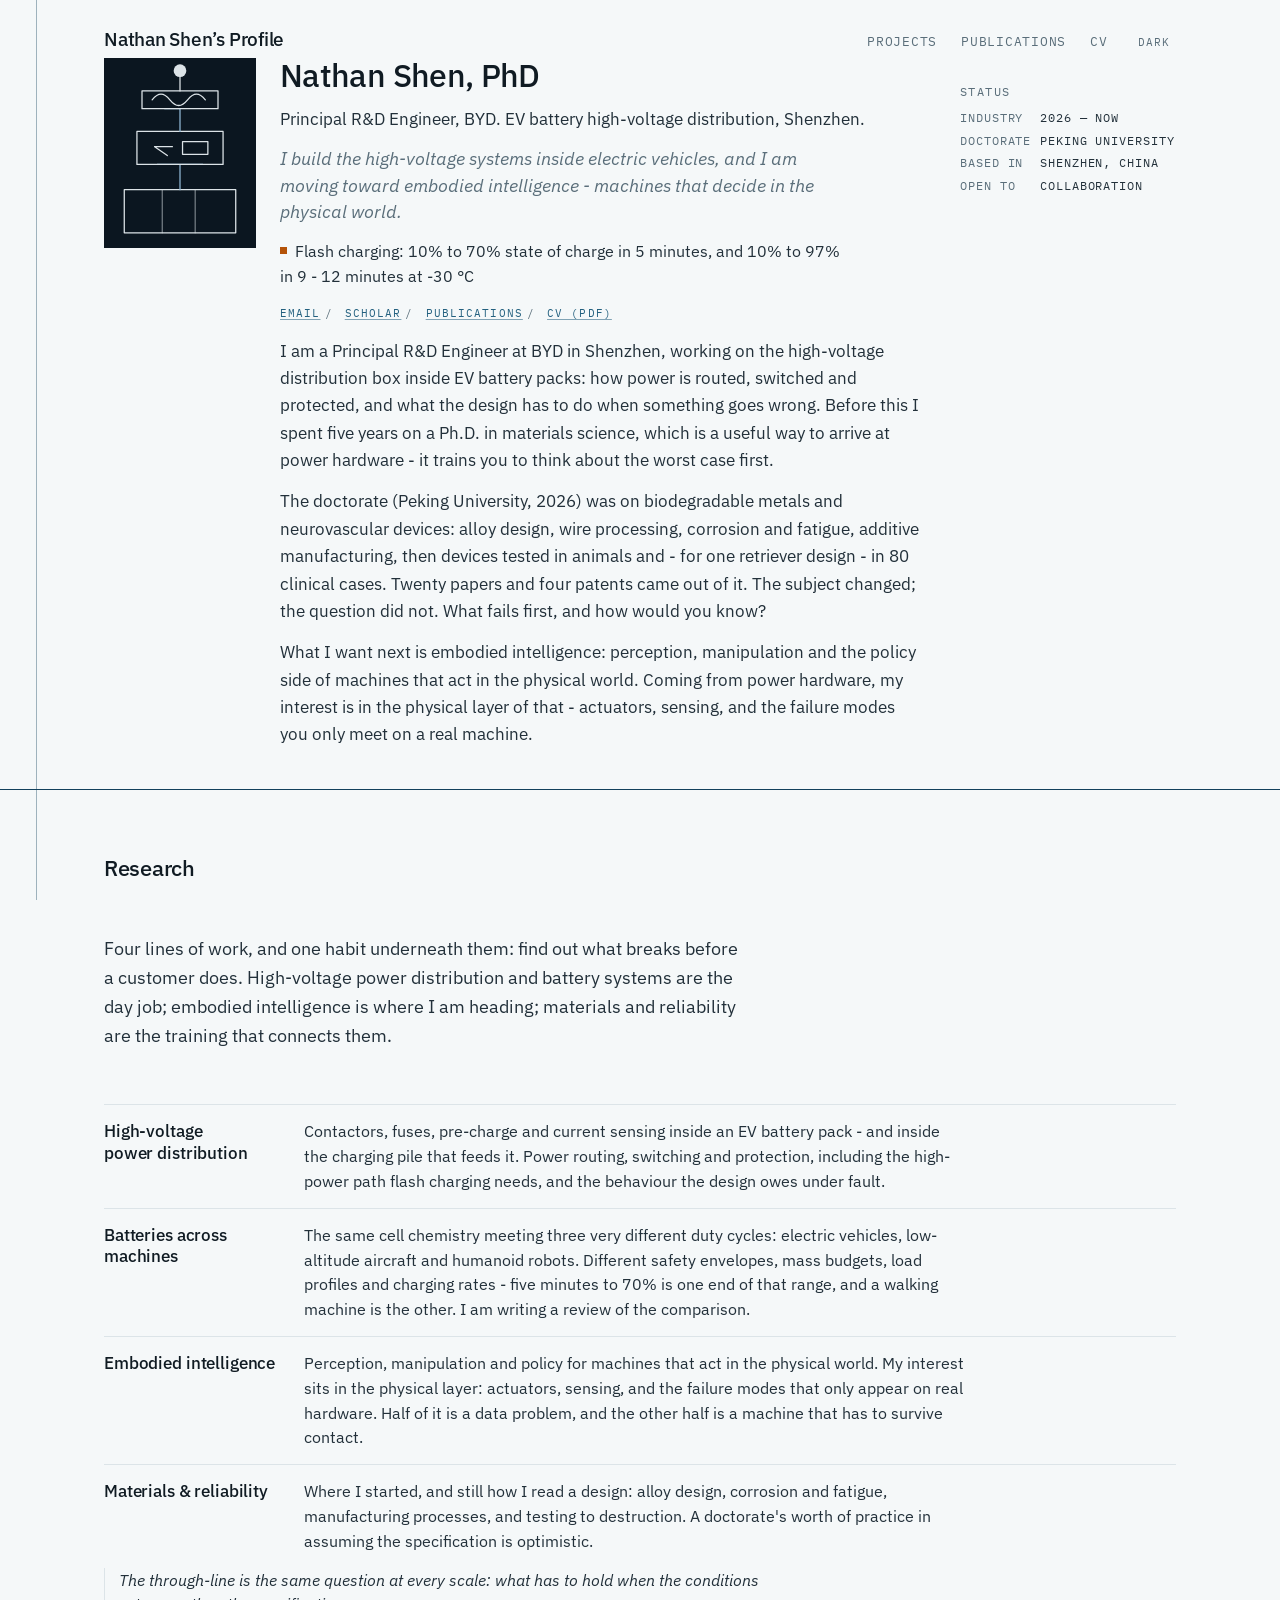
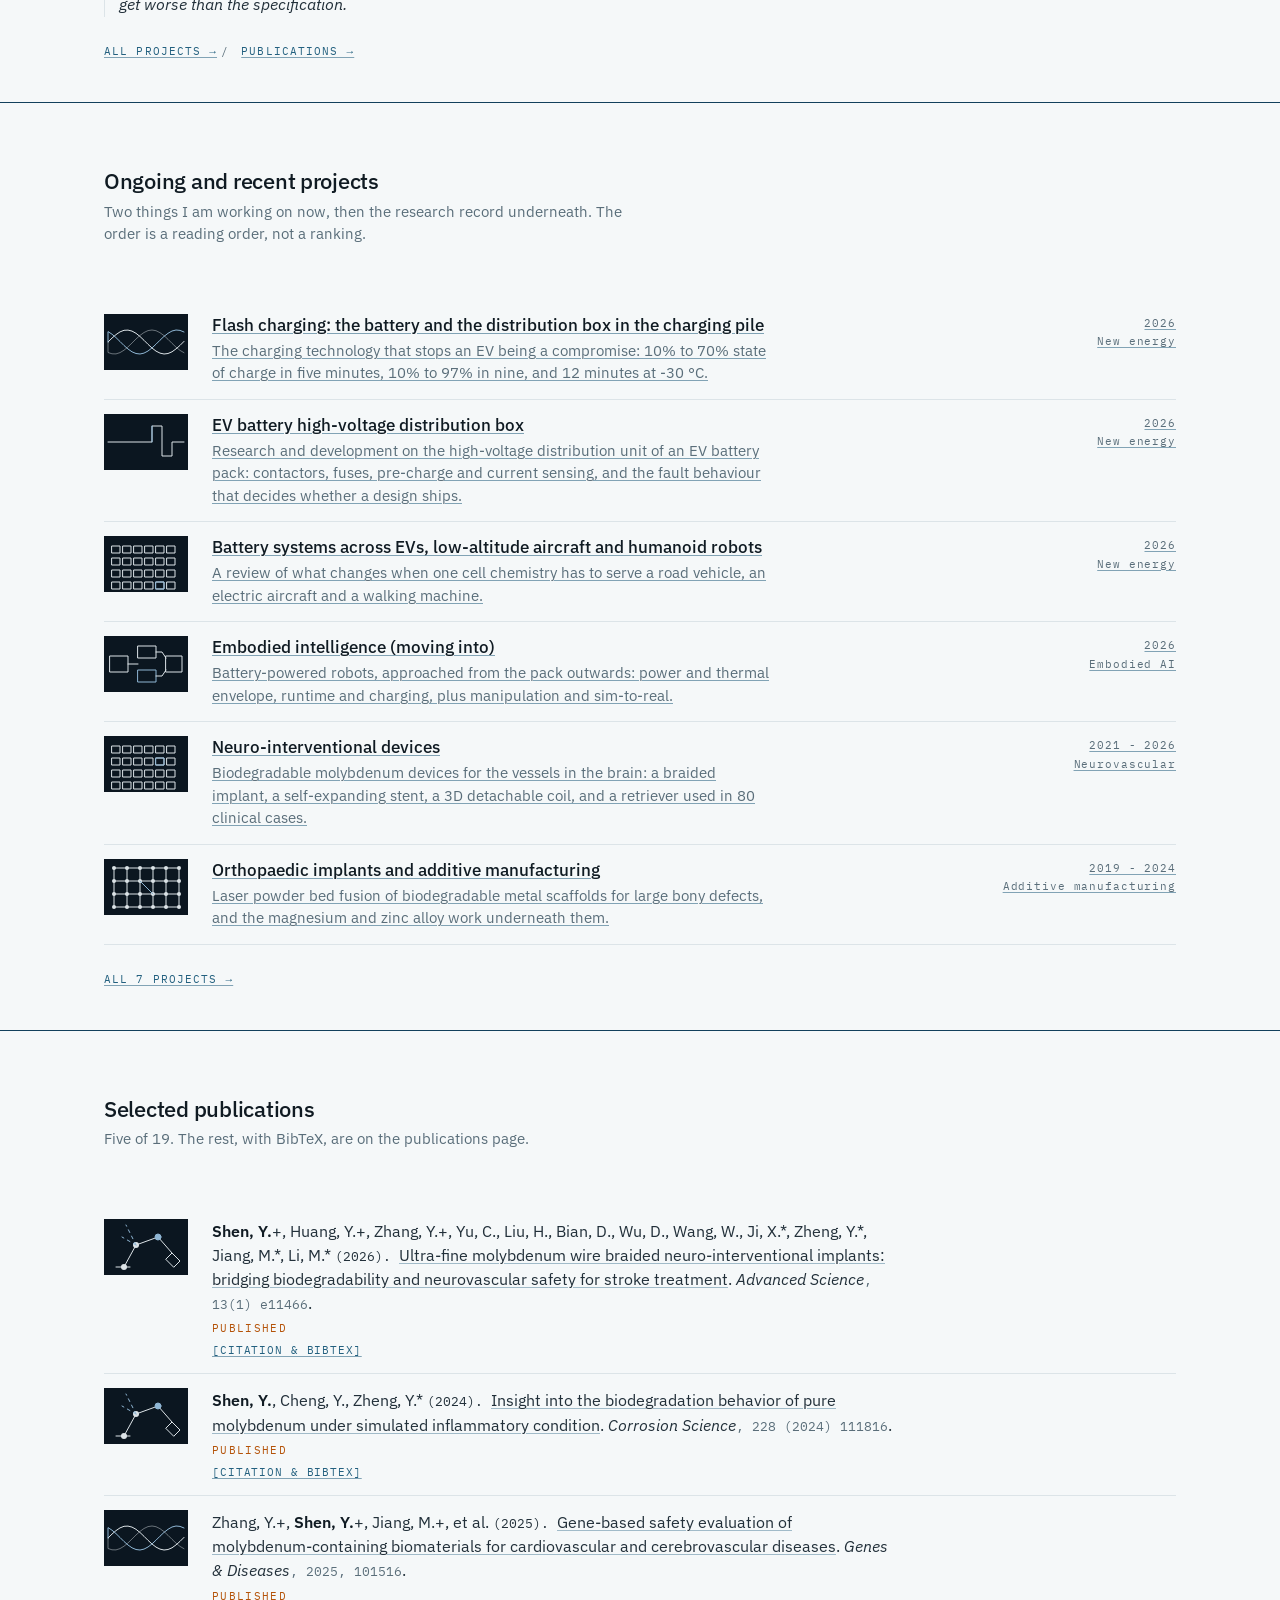
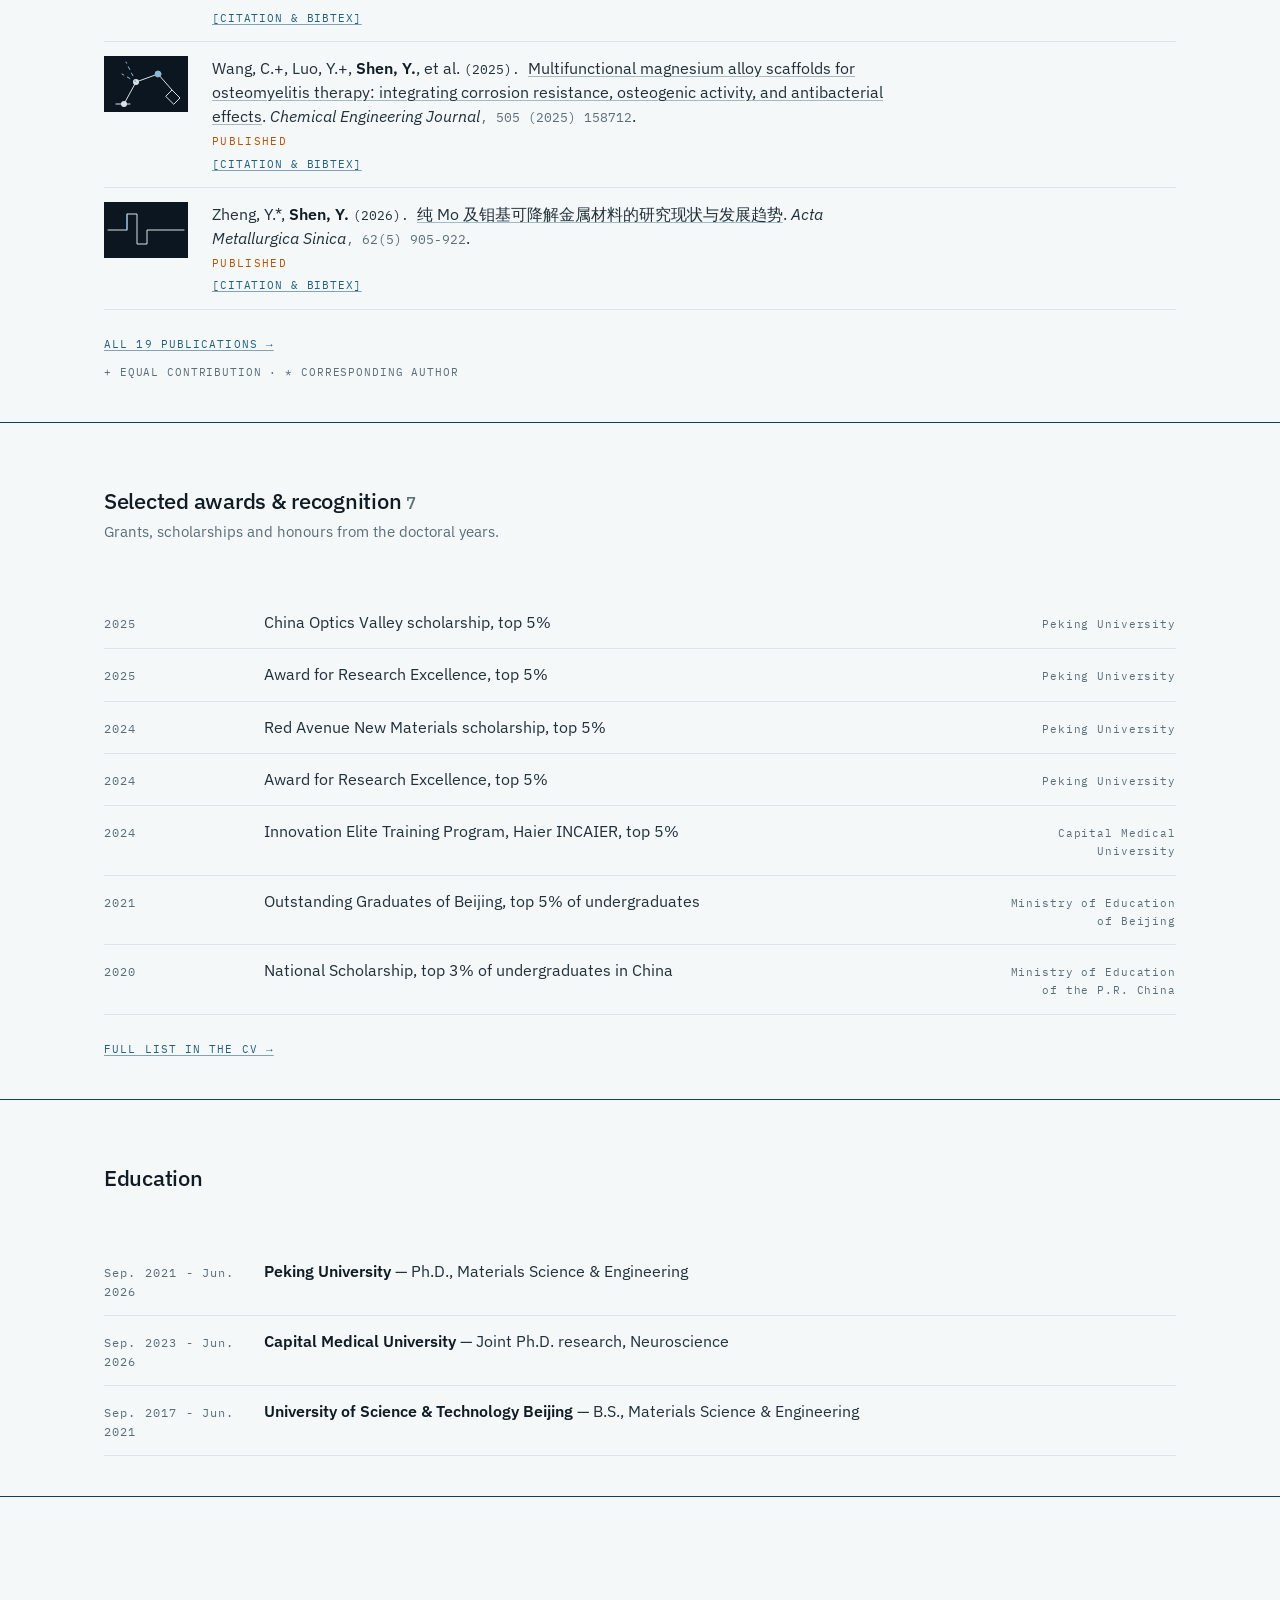
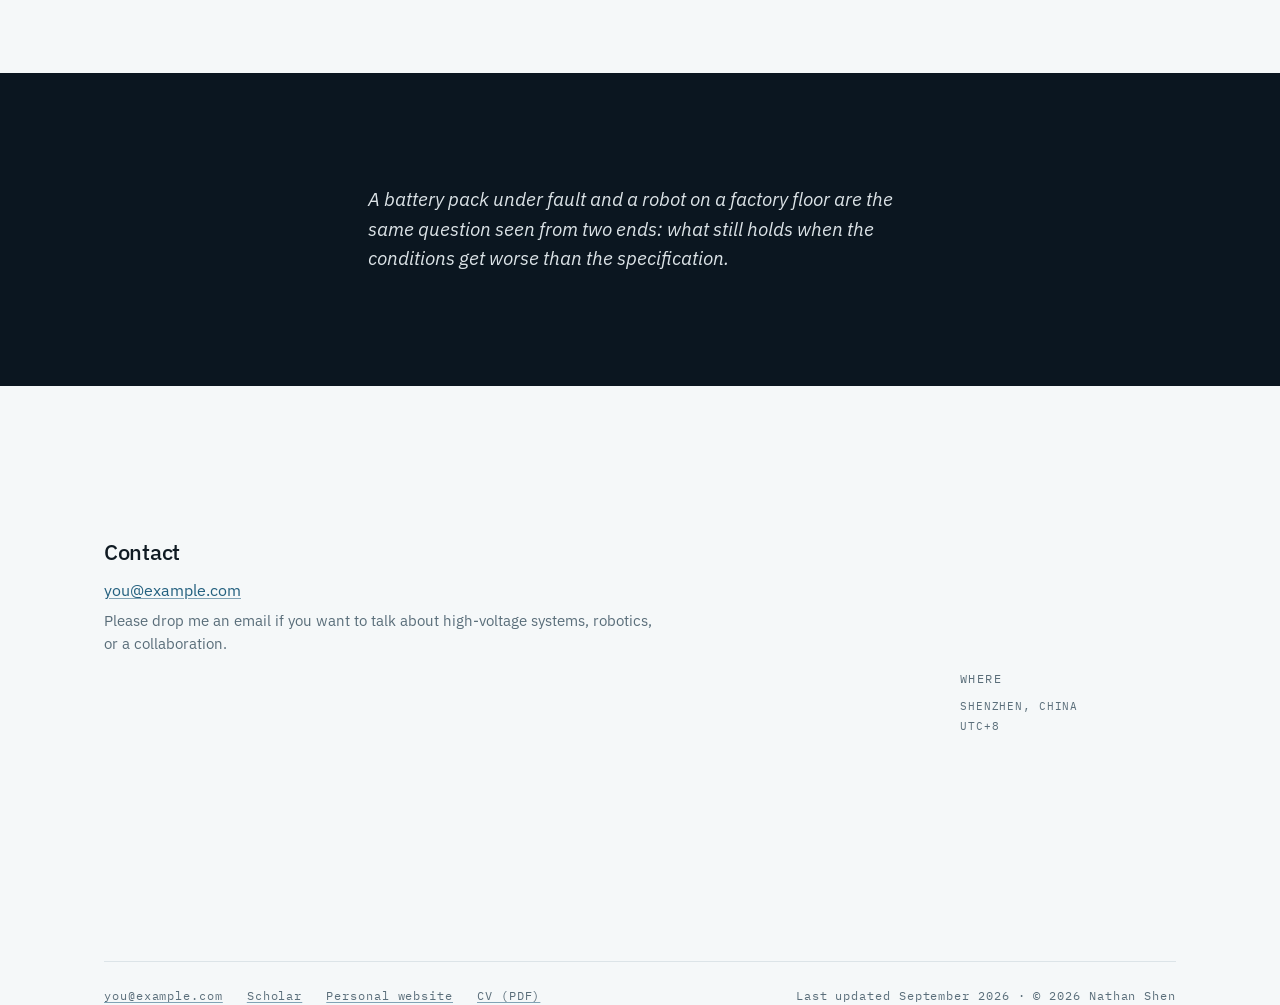
==== commit 5be6f588: "Publications: publish WE43 paper, drop two in-review entries and the patents section; shorten flash-" ====
--- a/index.html
+++ b/index.html
@@ -51,7 +51,7 @@
       <h1 class="wordmark">Nathan Shen, PhD</h1>
       <p class="position">Principal R&amp;D Engineer, BYD. EV battery high-voltage distribution, Shenzhen.</p>
       <p class="identity">I build the high-voltage systems inside electric vehicles, and I am moving toward embodied intelligence - machines that decide in the physical world.</p>
-      <p class="highlight"><span class="seal-inline" aria-hidden="true"></span>Flash charging: 10% to 70% state of charge in five minutes, and 10% to 97% in nine - 12 minutes at -30 °C, only three minutes slower than the standard time.</p>
+      <p class="highlight"><span class="seal-inline" aria-hidden="true"></span>Flash charging: 10% to 70% state of charge in 5 minutes, and 10% to 97% in 9 - 12 minutes at -30 °C</p>
       <p class="linkrow">
         <a href="mailto:you@example.com">Email</a><span class="sl" aria-hidden="true">/</span>
         <a href="https://scholar.google.com/citations?user=g3-b-3UAAAAJ&hl=zh-CN" target="_blank" rel="noopener">Scholar</a><span class="sl" aria-hidden="true">/</span>
@@ -186,7 +186,7 @@
   <section class="bay">
     <div class="wide">
       <h2 class="lbl">Selected publications</h2>
-      <p class="subhead">Five of 21. The rest, with BibTeX, are on the publications page.</p>
+      <p class="subhead">Five of 19. The rest, with BibTeX, are on the publications page.</p>
     </div>
   </section>
 
@@ -244,7 +244,7 @@
           <p class="lnks"><a href="publications.html#p17">[Citation &amp; BibTeX]</a></p>
         </div>
       </article>
-      <p class="linkrow" style="margin-top:var(--ma-4)"><a href="publications.html">All 21 publications &rarr;</a></p>
+      <p class="linkrow" style="margin-top:var(--ma-4)"><a href="publications.html">All 19 publications &rarr;</a></p>
       <p class="legend" style="margin-top:var(--ma-2)">+ equal contribution &middot; * corresponding author</p>
     </div>
     <div class="horizon" aria-hidden="true"></div>
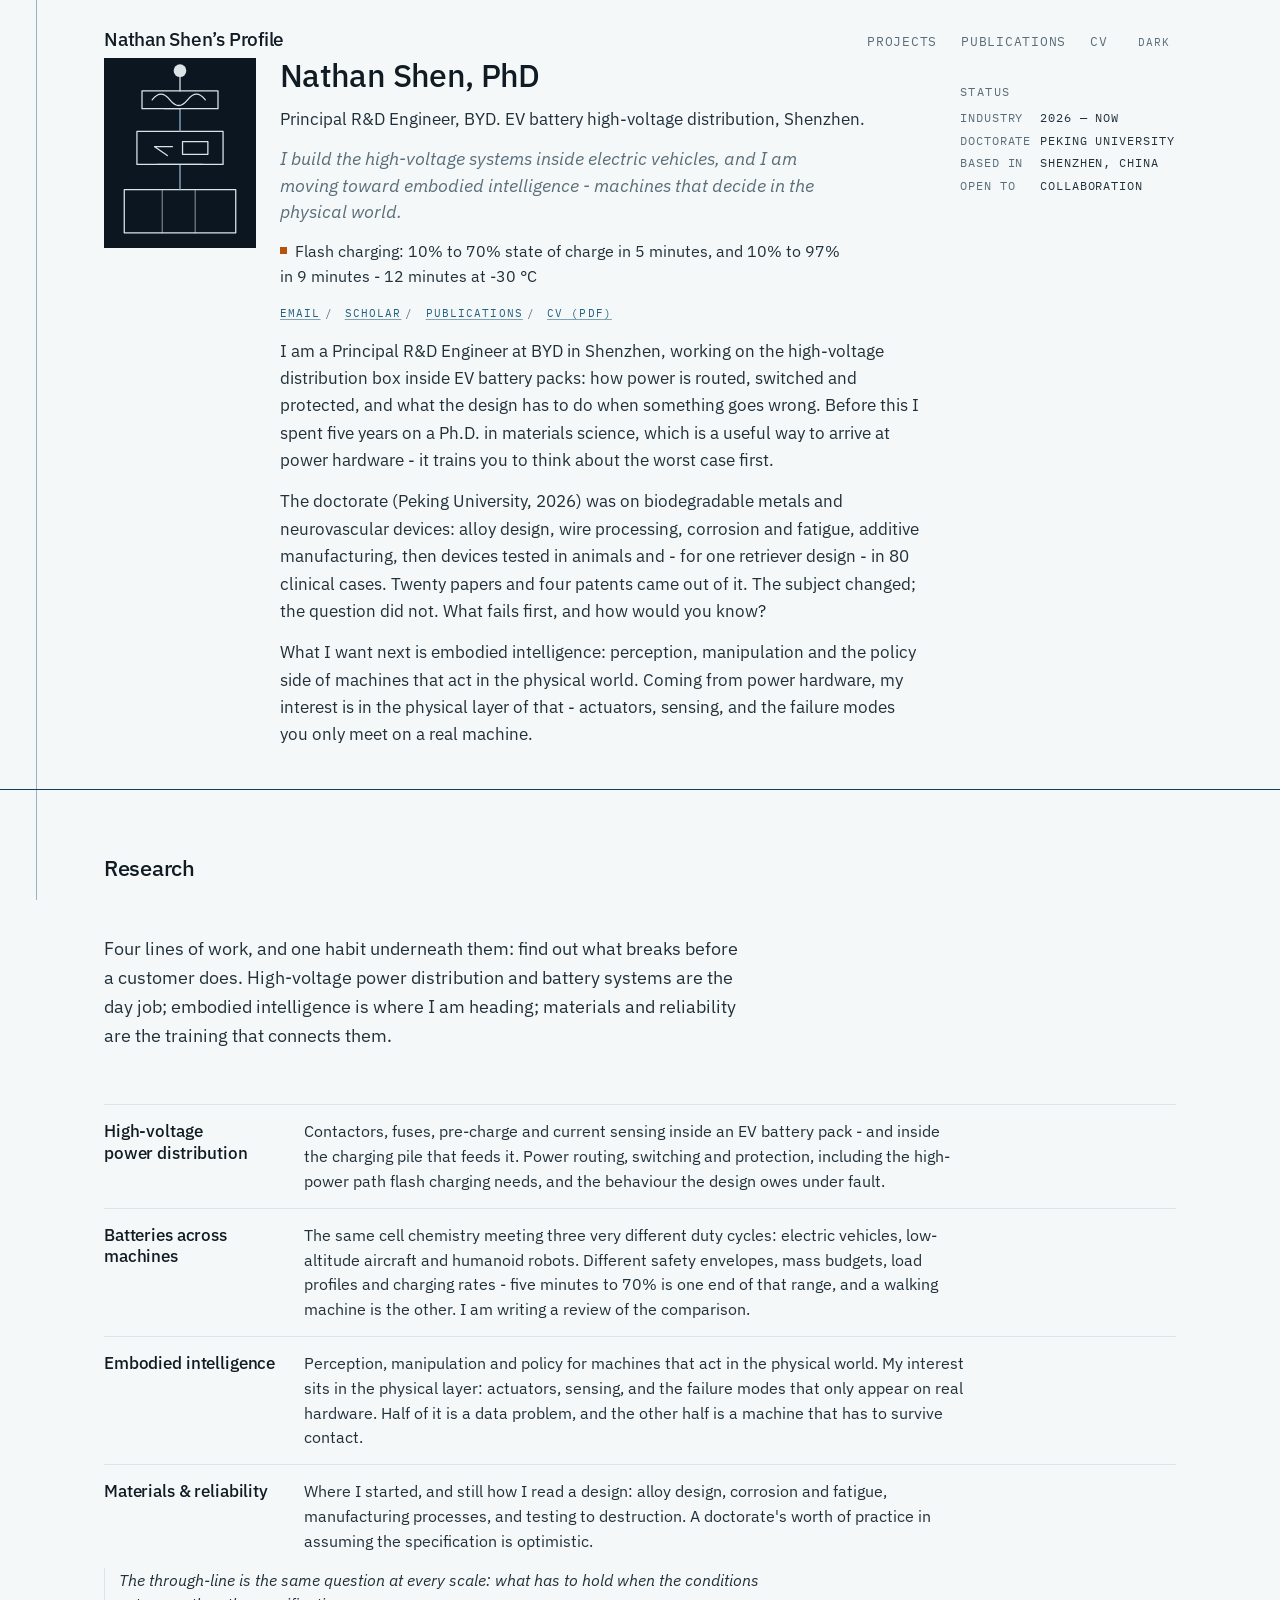
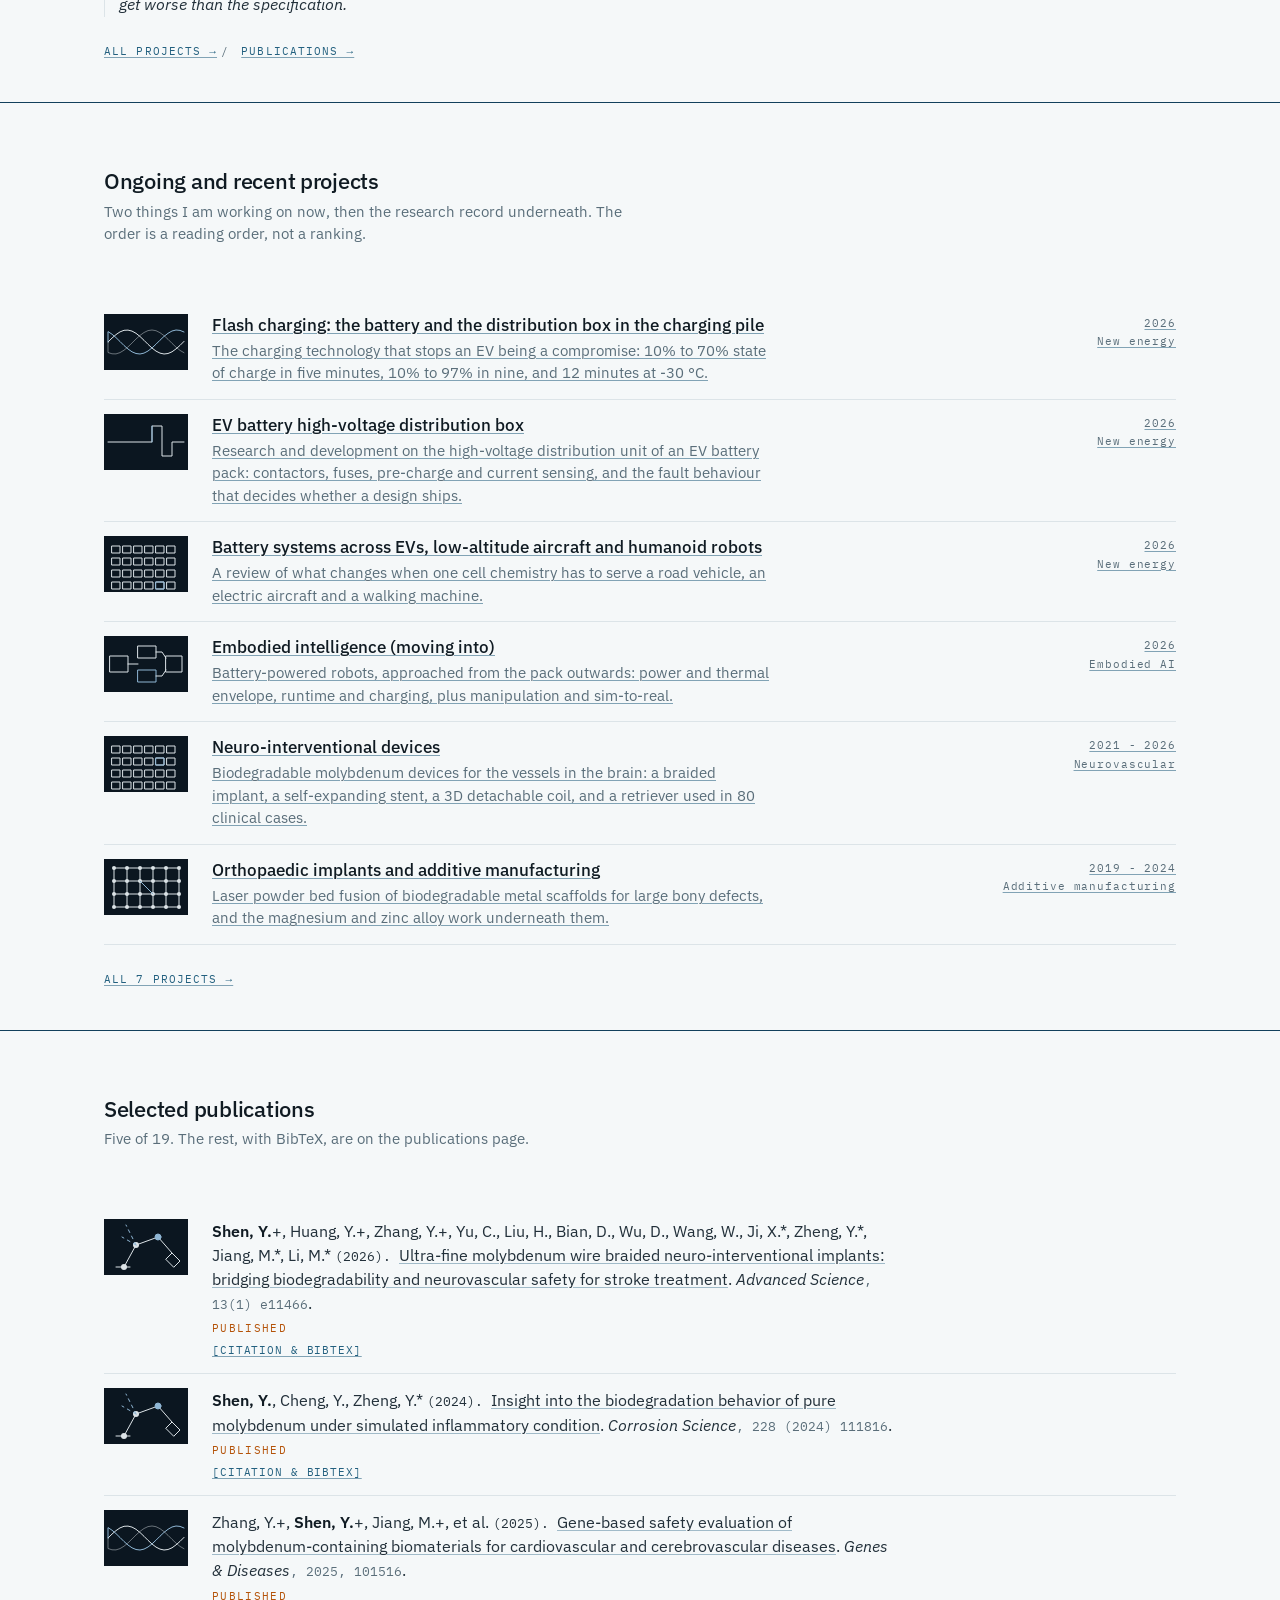
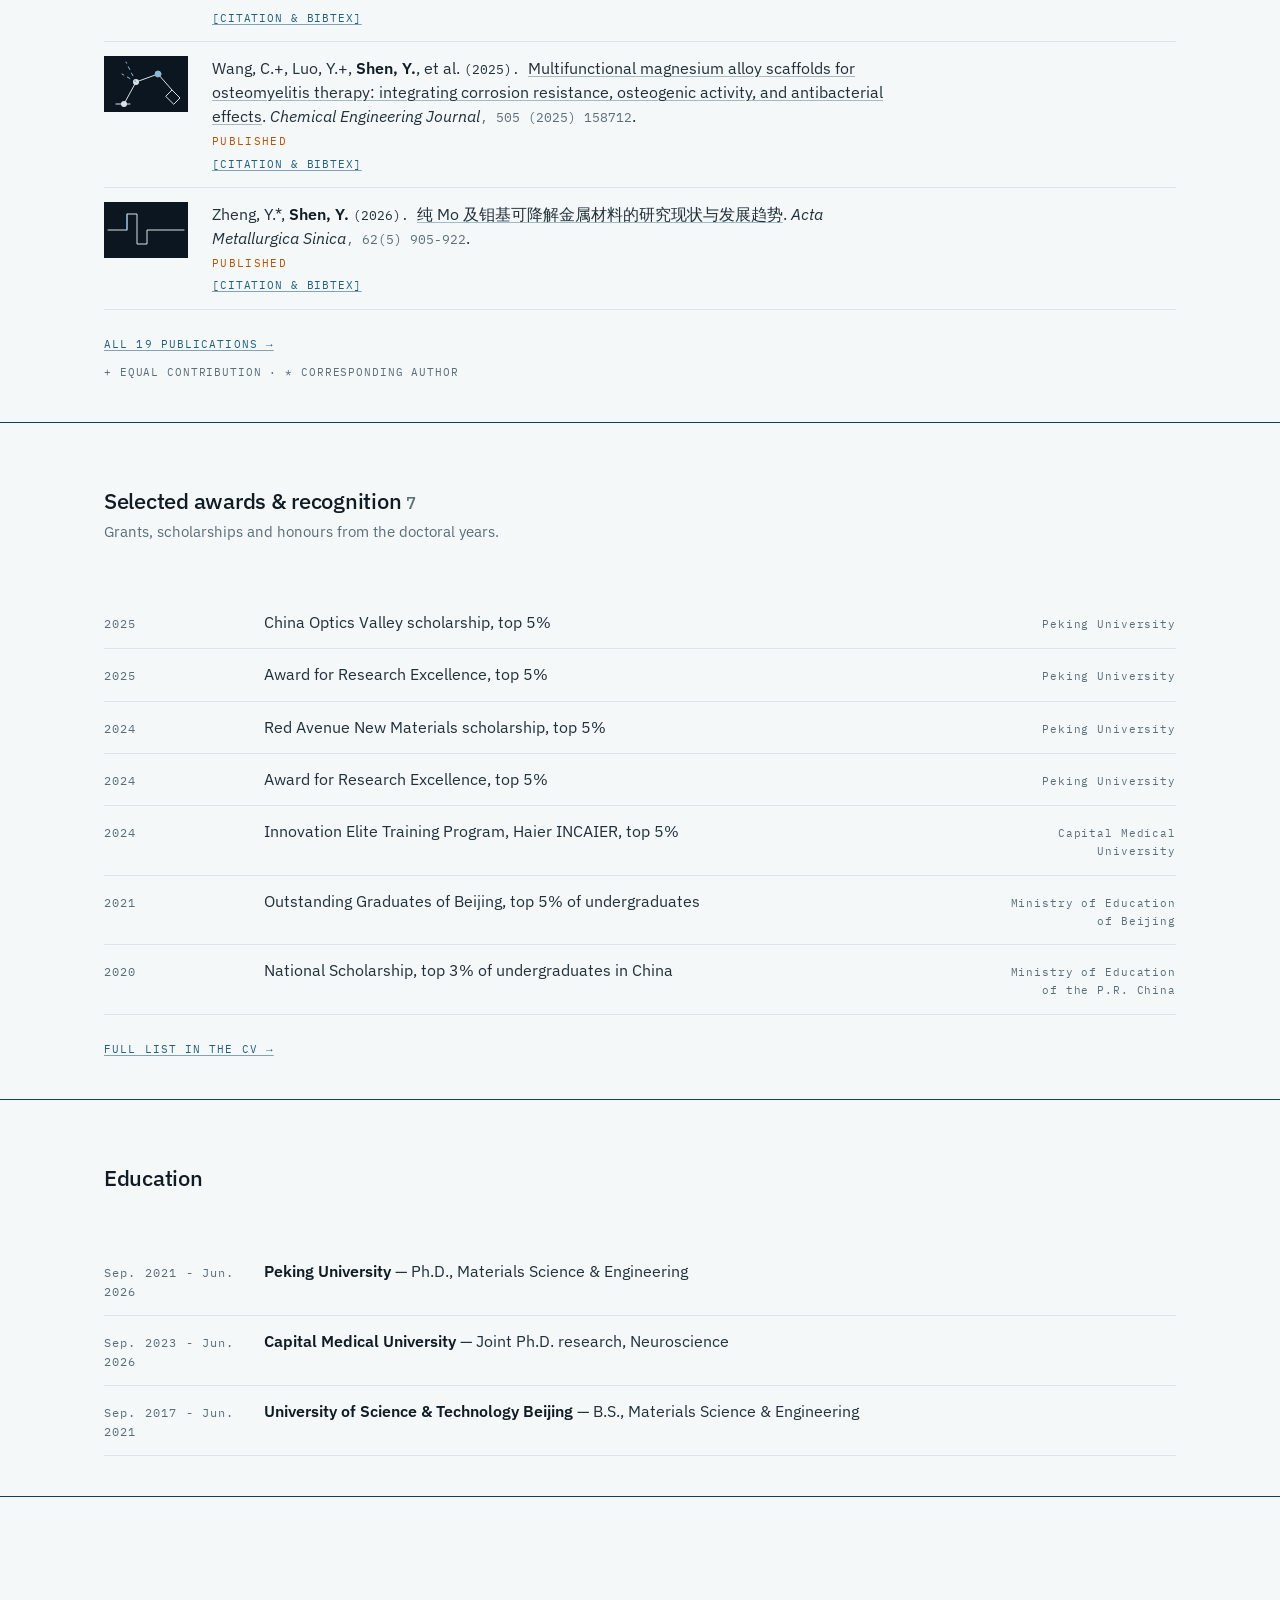
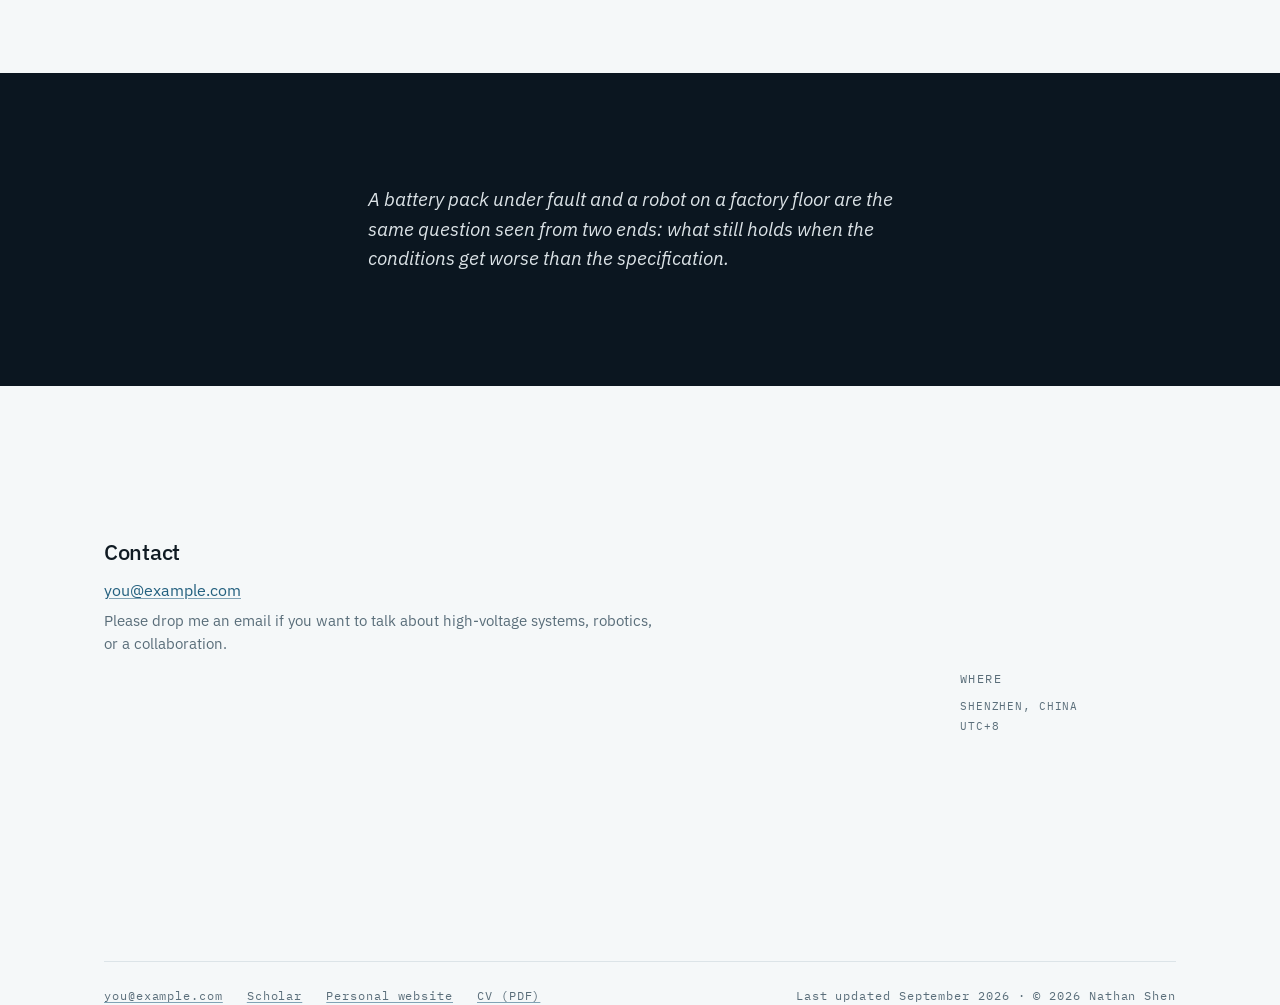
==== commit 200ba4ad: "Flash-charging line wording; drop patent count from neuro-devices output" ====
--- a/index.html
+++ b/index.html
@@ -51,7 +51,7 @@
       <h1 class="wordmark">Nathan Shen, PhD</h1>
       <p class="position">Principal R&amp;D Engineer, BYD. EV battery high-voltage distribution, Shenzhen.</p>
       <p class="identity">I build the high-voltage systems inside electric vehicles, and I am moving toward embodied intelligence - machines that decide in the physical world.</p>
-      <p class="highlight"><span class="seal-inline" aria-hidden="true"></span>Flash charging: 10% to 70% state of charge in 5 minutes, and 10% to 97% in 9 - 12 minutes at -30 °C</p>
+      <p class="highlight"><span class="seal-inline" aria-hidden="true"></span>Flash charging: 10% to 70% state of charge in 5 minutes, and 10% to 97% in 9 minutes - 12 minutes at -30 °C</p>
       <p class="linkrow">
         <a href="mailto:you@example.com">Email</a><span class="sl" aria-hidden="true">/</span>
         <a href="https://scholar.google.com/citations?user=g3-b-3UAAAAJ&hl=zh-CN" target="_blank" rel="noopener">Scholar</a><span class="sl" aria-hidden="true">/</span>
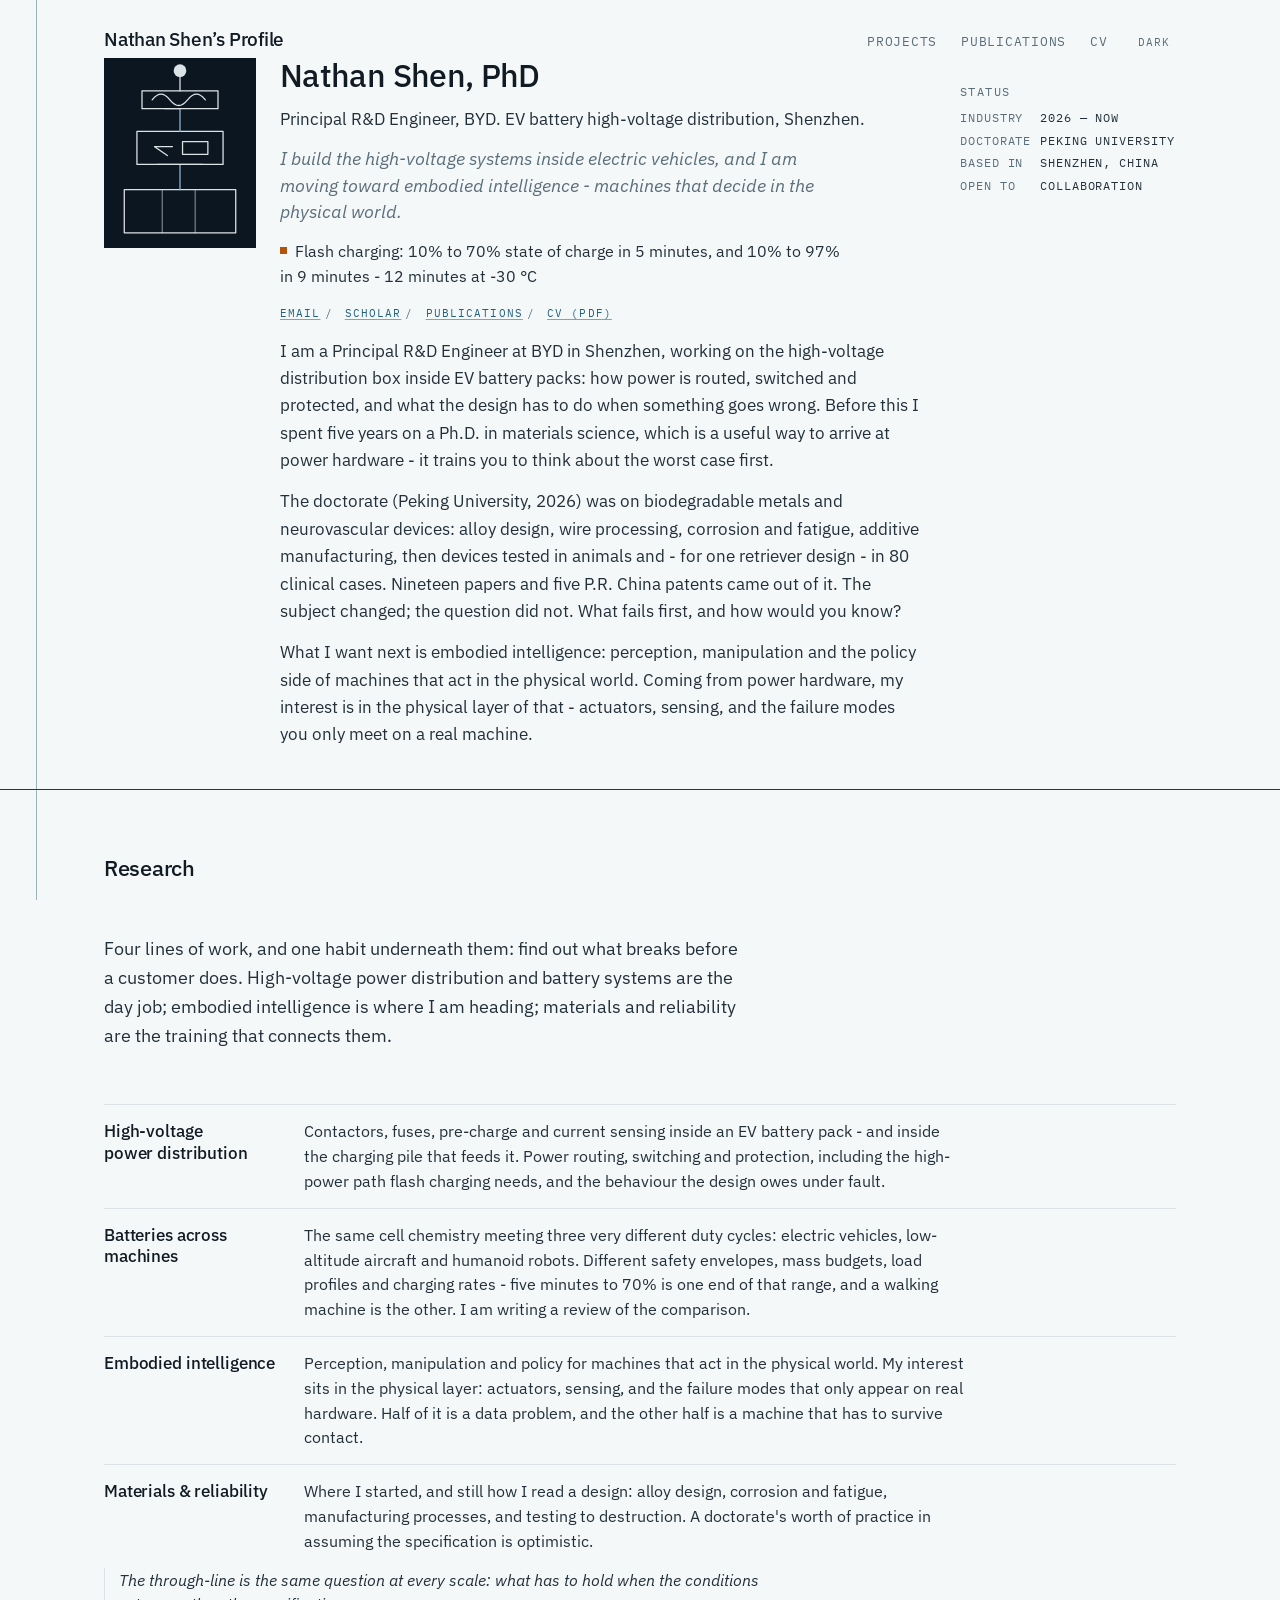
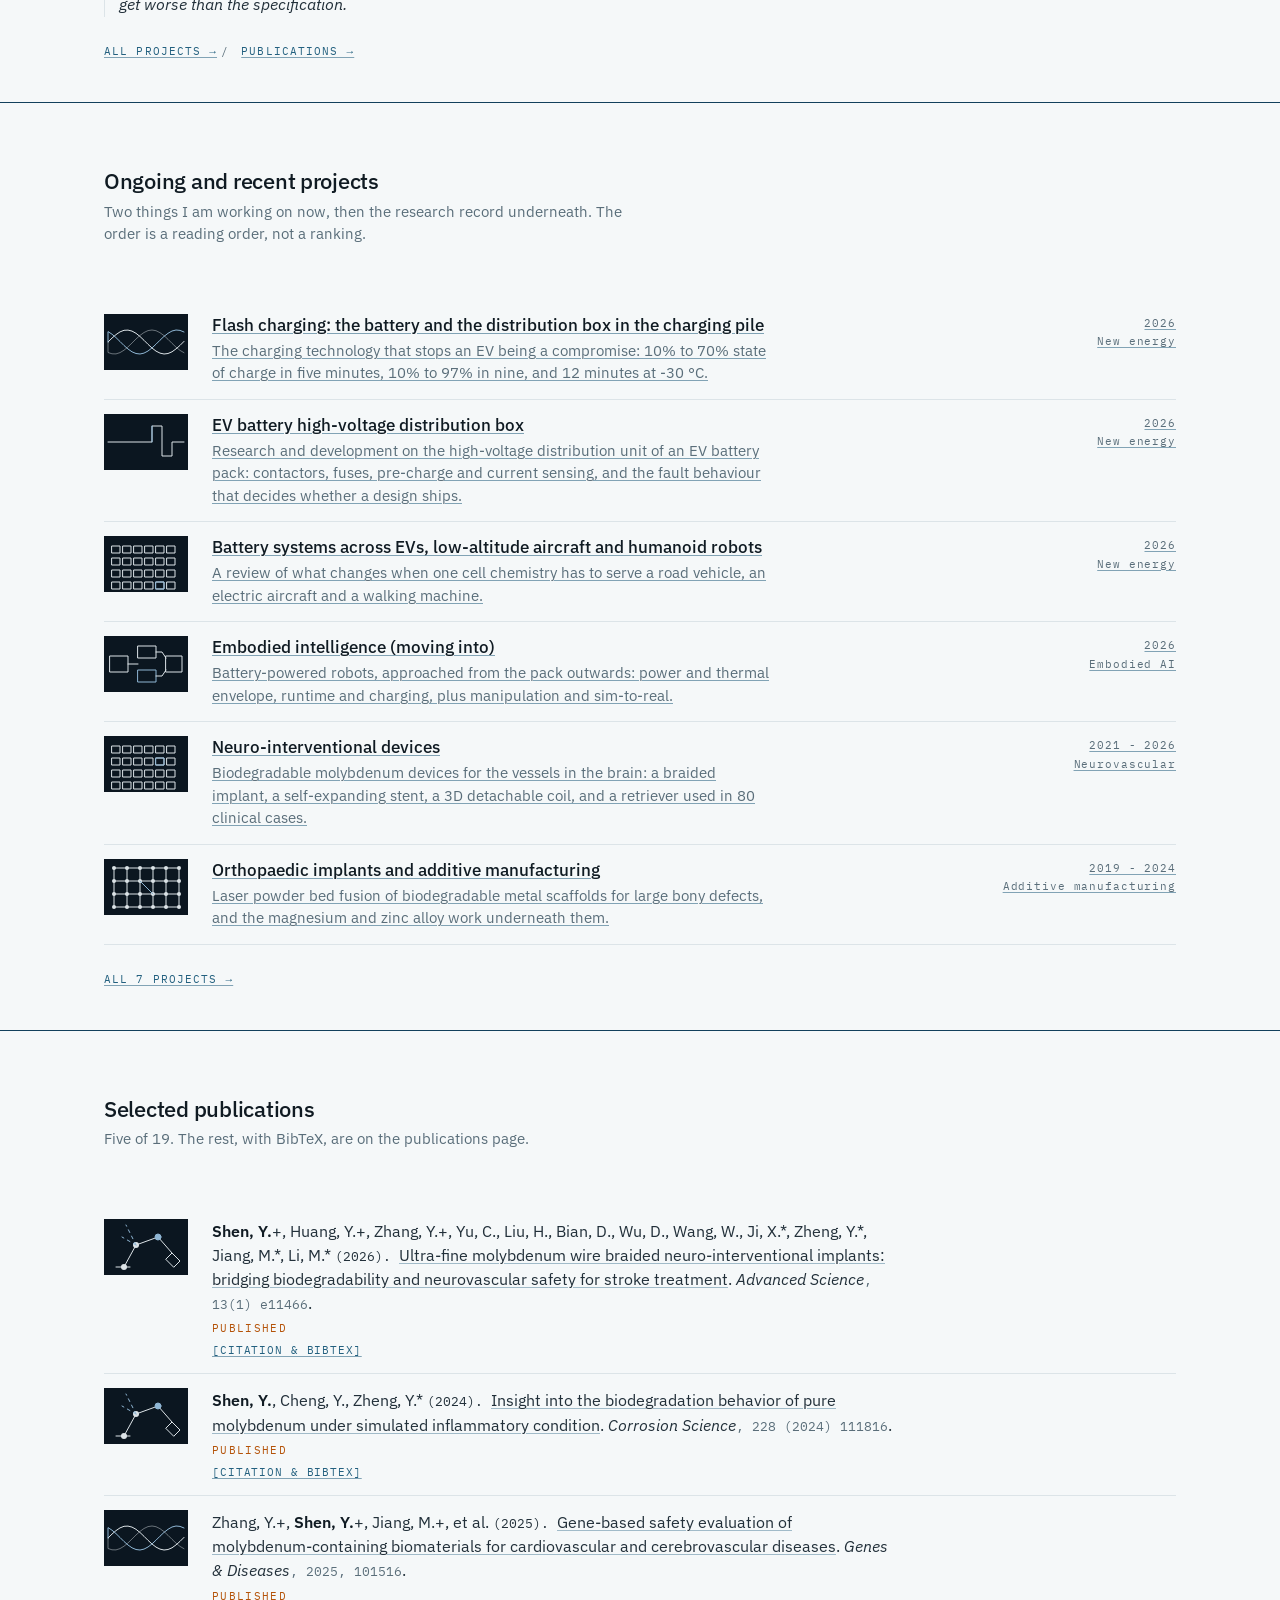
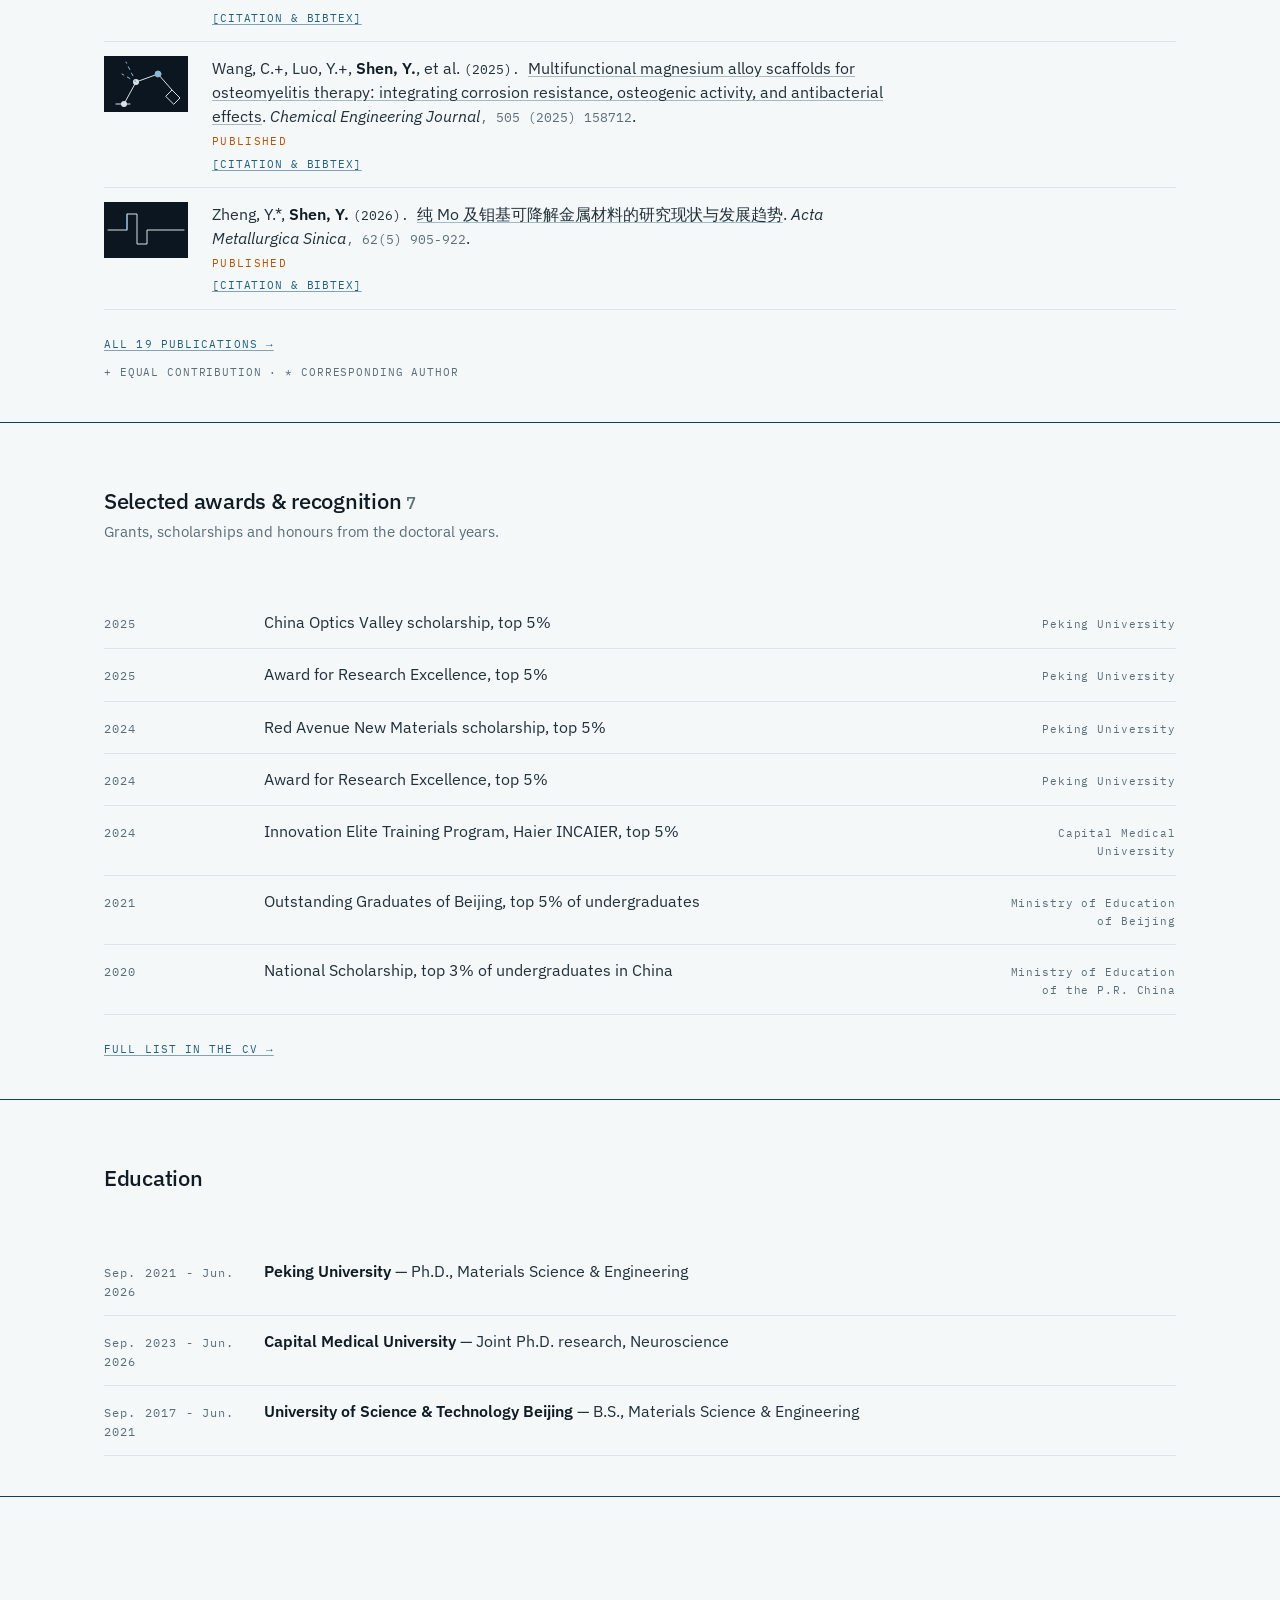
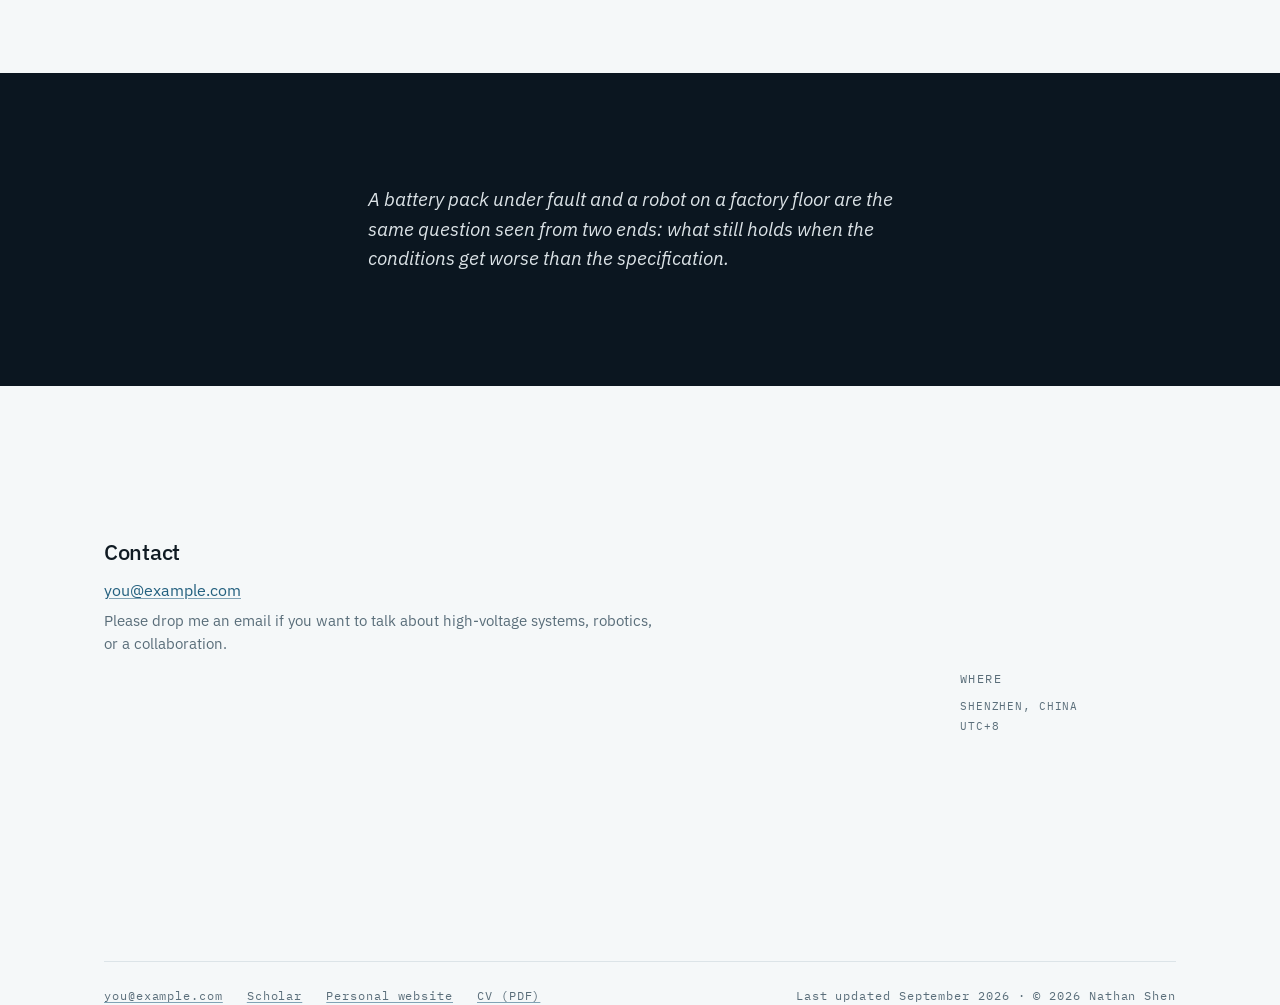
==== commit 3929a8bb: "Fix stale counts in bio and project outputs" ====
--- a/index.html
+++ b/index.html
@@ -60,7 +60,7 @@
       </p>
       <div class="prose bio">
         <p>I am a Principal R&amp;D Engineer at BYD in Shenzhen, working on the high-voltage distribution box inside EV battery packs: how power is routed, switched and protected, and what the design has to do when something goes wrong. Before this I spent five years on a Ph.D. in materials science, which is a useful way to arrive at power hardware - it trains you to think about the worst case first.</p>
-        <p>The doctorate (Peking University, 2026) was on biodegradable metals and neurovascular devices: alloy design, wire processing, corrosion and fatigue, additive manufacturing, then devices tested in animals and - for one retriever design - in 80 clinical cases. Twenty papers and four patents came out of it. The subject changed; the question did not. What fails first, and how would you know?</p>
+        <p>The doctorate (Peking University, 2026) was on biodegradable metals and neurovascular devices: alloy design, wire processing, corrosion and fatigue, additive manufacturing, then devices tested in animals and - for one retriever design - in 80 clinical cases. Nineteen papers and five P.R. China patents came out of it. The subject changed; the question did not. What fails first, and how would you know?</p>
         <p>What I want next is embodied intelligence: perception, manipulation and the policy side of machines that act in the physical world. Coming from power hardware, my interest is in the physical layer of that - actuators, sensing, and the failure modes you only meet on a real machine.</p>
       </div>
     </div>
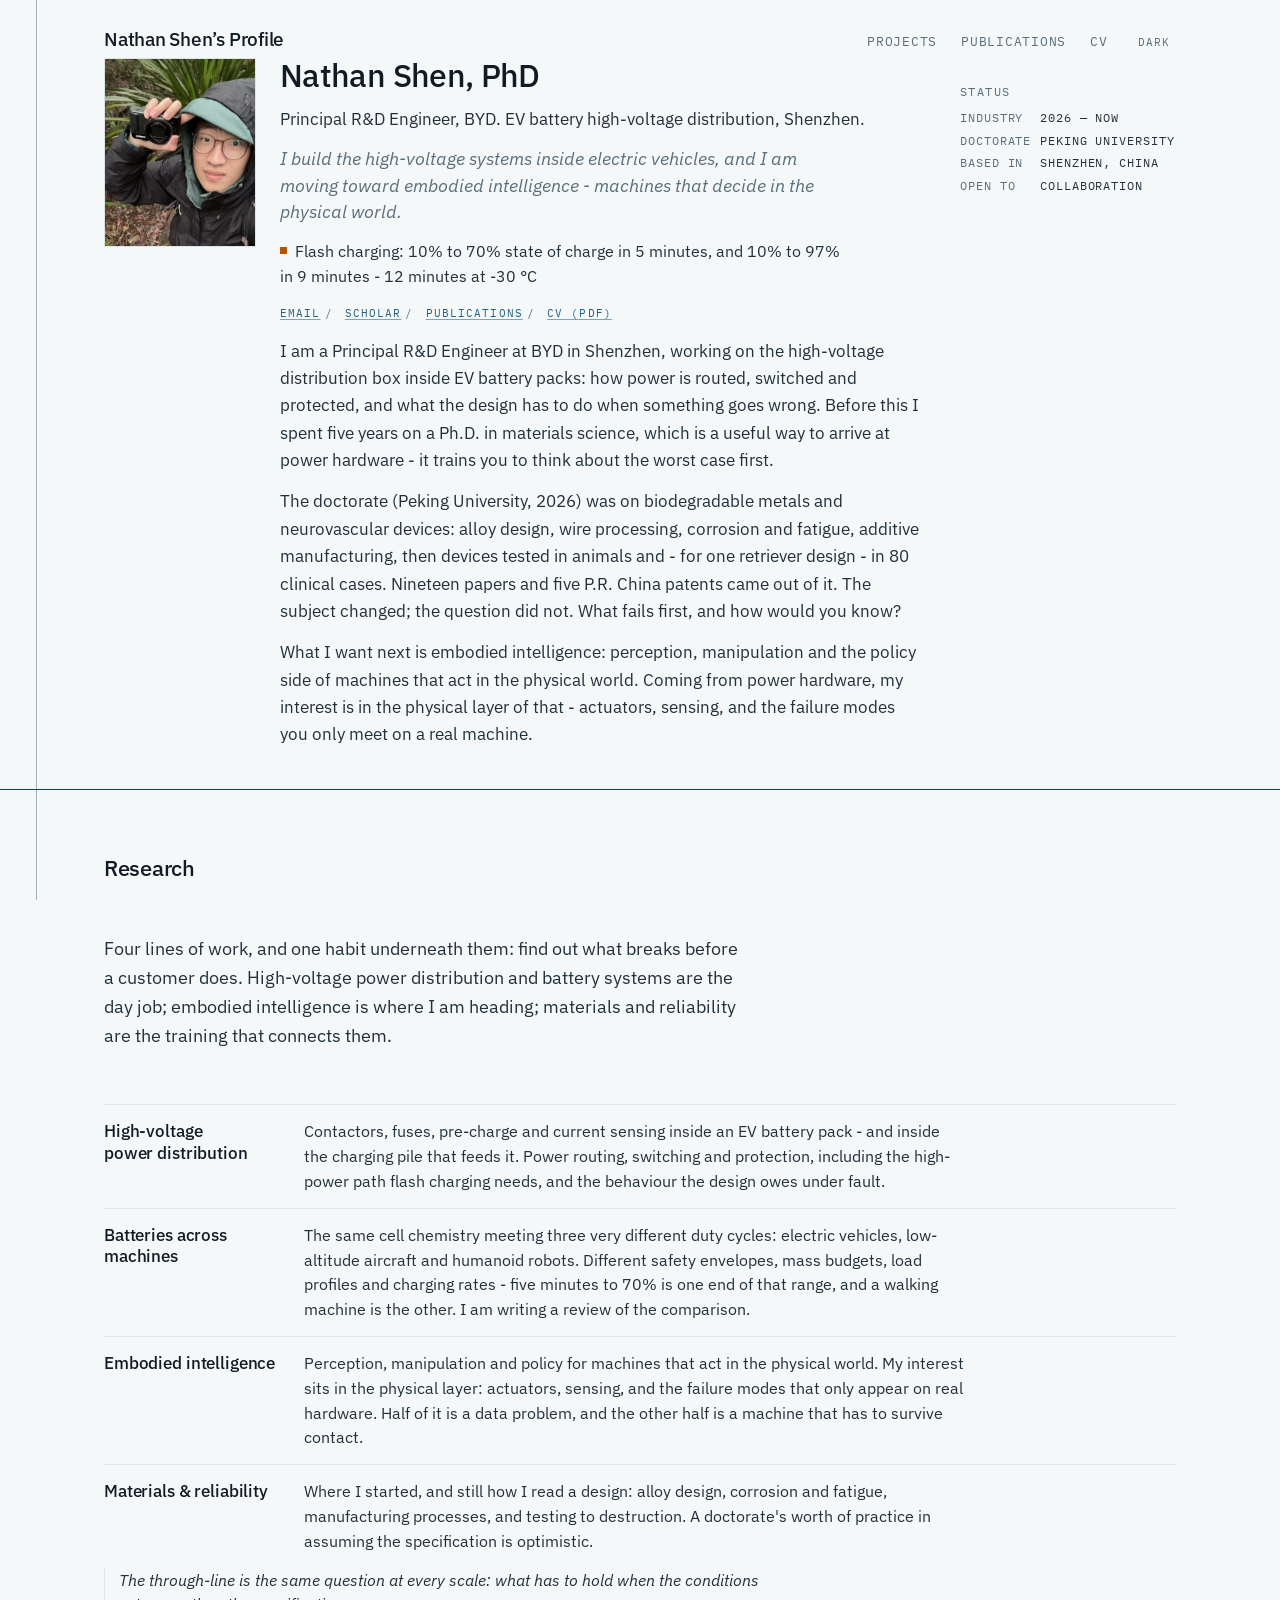
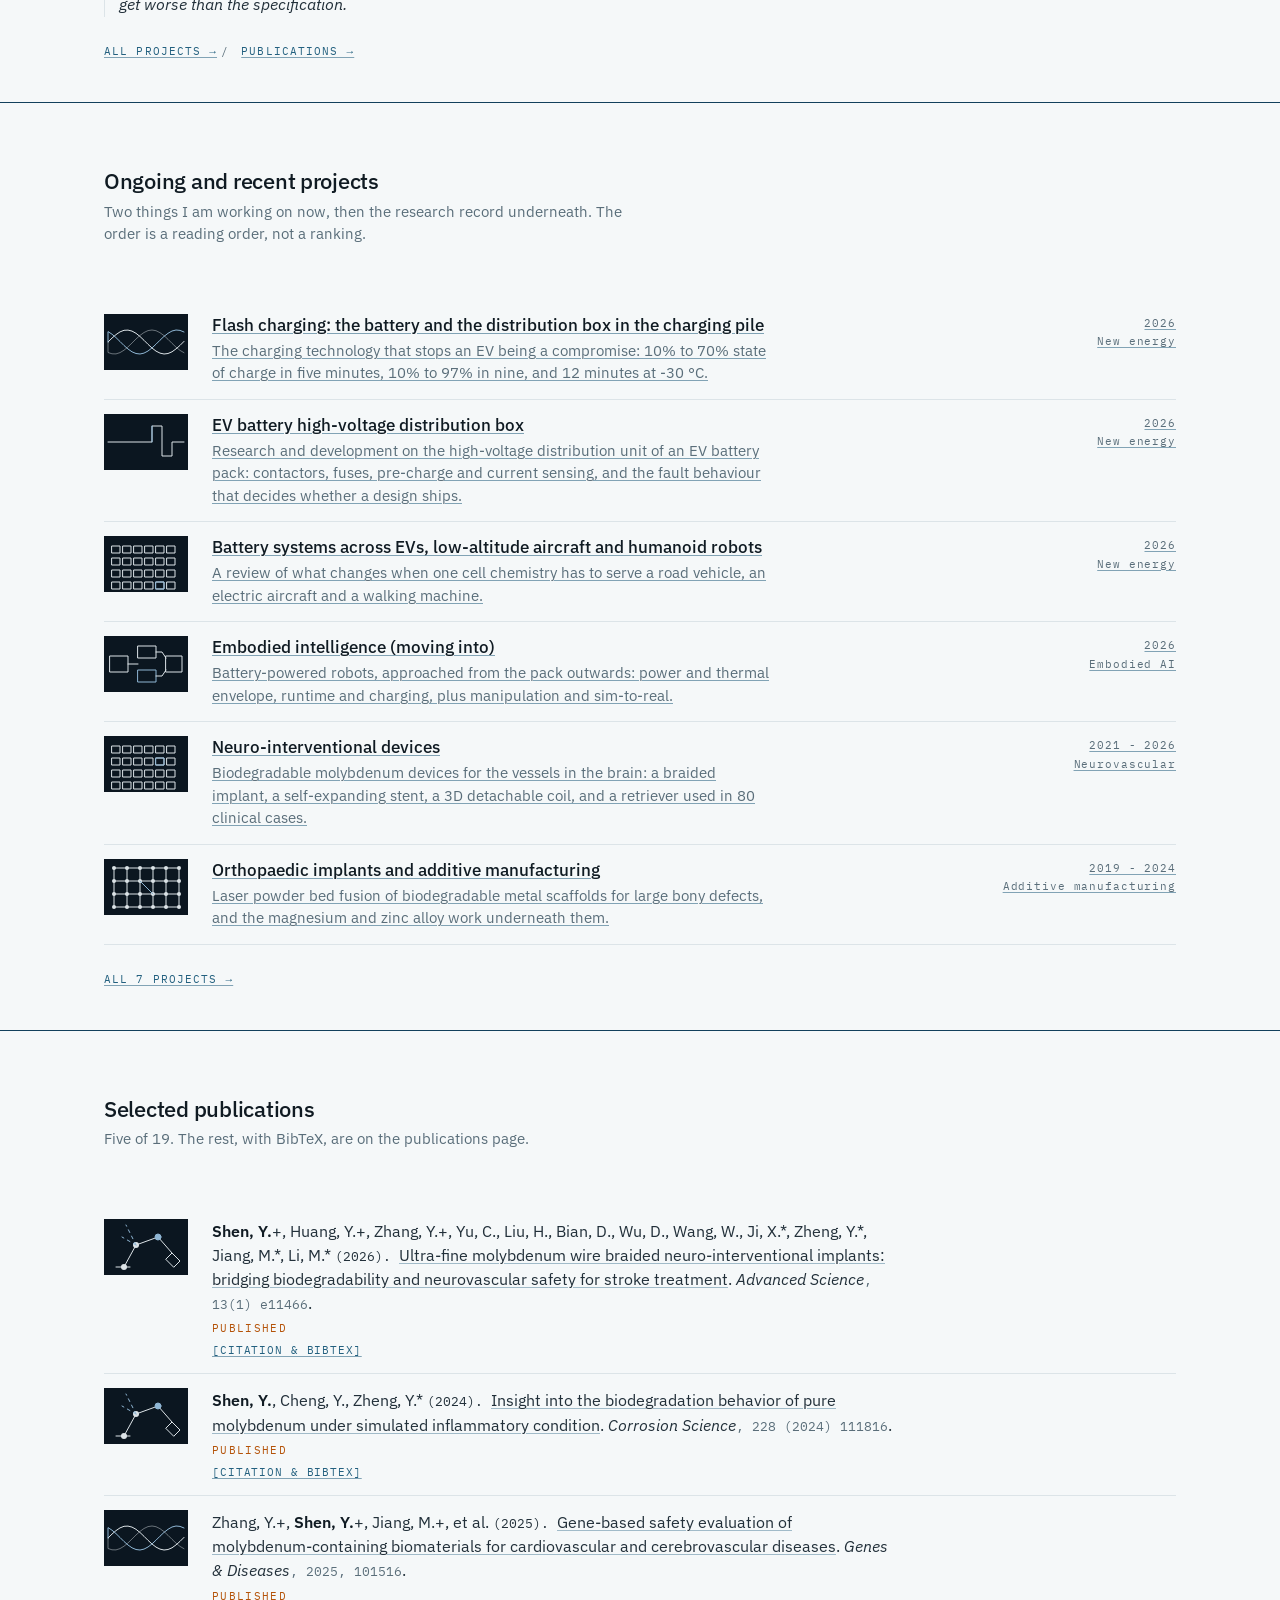
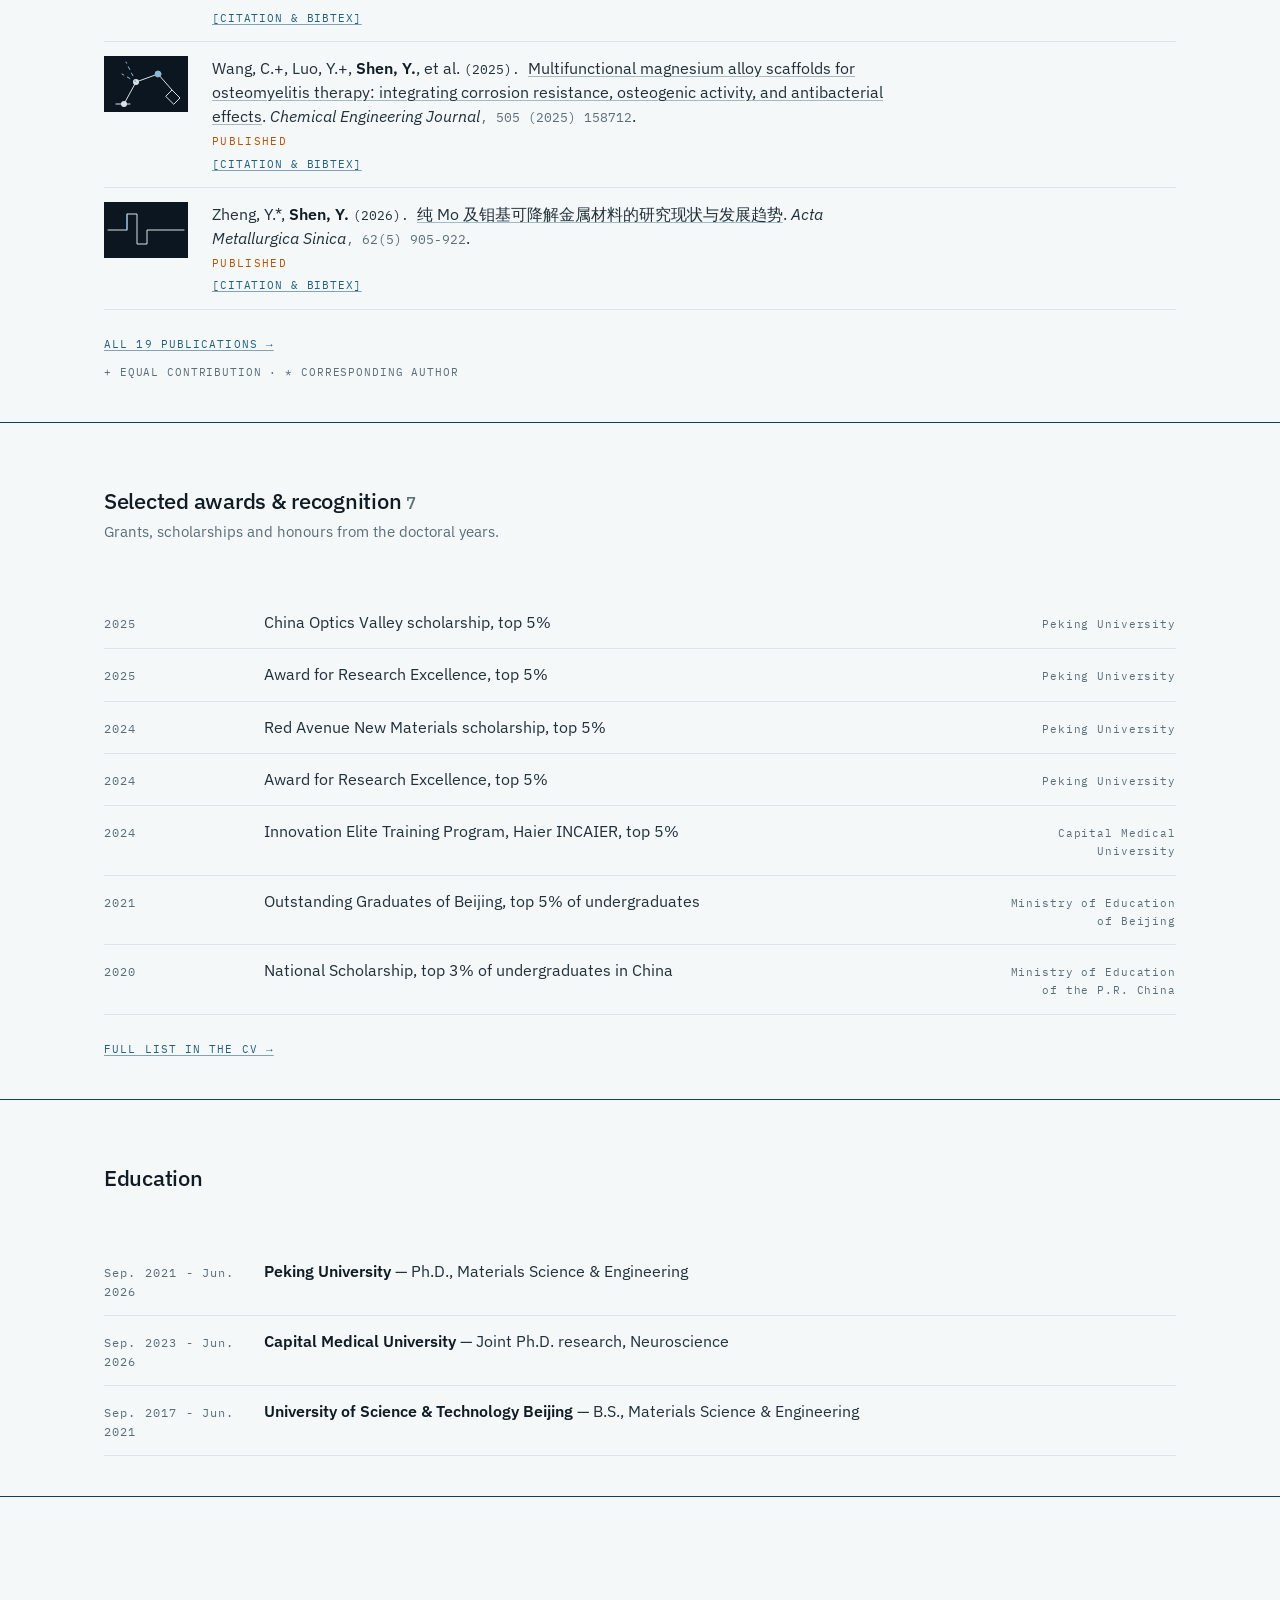
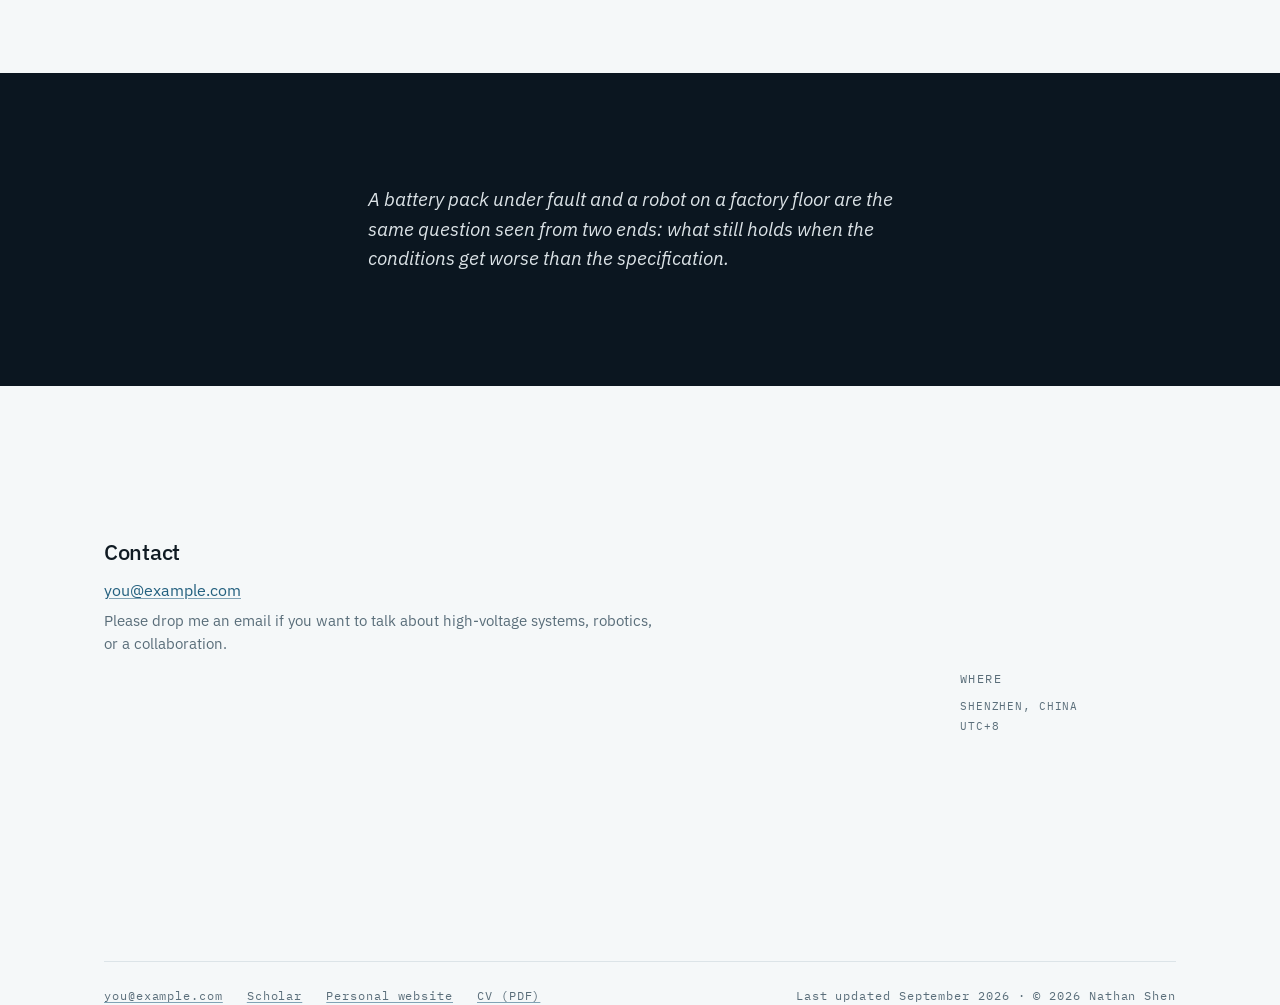
==== commit 0c696c35: "Home: replace the placeholder drawing with a portrait photo" ====
--- a/index.html
+++ b/index.html
@@ -32,21 +32,9 @@
 
 <main id="content">
   <section class="bay id-block">
-    <div class="rail"><span class="plate plate-portrait" aria-hidden="true">
-    <svg viewBox="0 0 120 150">
-      <rect x="16" y="104" width="88" height="34"/>
-      <path d="M46 104v34M72 104v34" stroke-opacity=".5"/>
-      <path class="em" d="M60 104V84h-18M60 84h18" />
-      <rect x="26" y="58" width="68" height="26"/>
-      <path d="M40 70h14M40 70l10 7"/>
-      <rect x="62" y="66" width="20" height="10"/>
-      <path class="em" d="M60 58V40h-12"/>
-      <rect x="30" y="26" width="60" height="14"/>
-      <path d="M38 33c5-6 9-6 14 0s9 6 14 0 9-6 14 0"/>
-      <path d="M60 26V14"/>
-      <circle cx="60" cy="10" r="5"/>
-    </svg>
-  </span></div>
+    <div class="rail">
+      <img class="portrait" src="assets/img/portrait.jpg" alt="Nathan Shen" width="800" height="1000">
+    </div>
     <div class="main">
       <h1 class="wordmark">Nathan Shen, PhD</h1>
       <p class="position">Principal R&amp;D Engineer, BYD. EV battery high-voltage distribution, Shenzhen.</p>
--- a/assets/css/style.css
+++ b/assets/css/style.css
@@ -209,6 +209,7 @@
 .plate svg circle { fill: var(--plate-ink); stroke: none; }
 .plate svg circle.em { fill: var(--plate-ice); }
 .plate-portrait { width: 100%; height: auto; aspect-ratio: 4 / 5; }
+.rail .portrait { width: 100%; height: auto; border: 1px solid var(--kei); filter: grayscale(.12); }
 .slot { background: var(--shoal); border: 1px solid var(--kei); aspect-ratio: 4 / 5; display: grid; place-items: center; }
 .slot::after { content: attr(data-slot); font-family: var(--mono); font-size: 10.5px; letter-spacing: .12em; text-transform: uppercase; color: var(--sea); }
 
